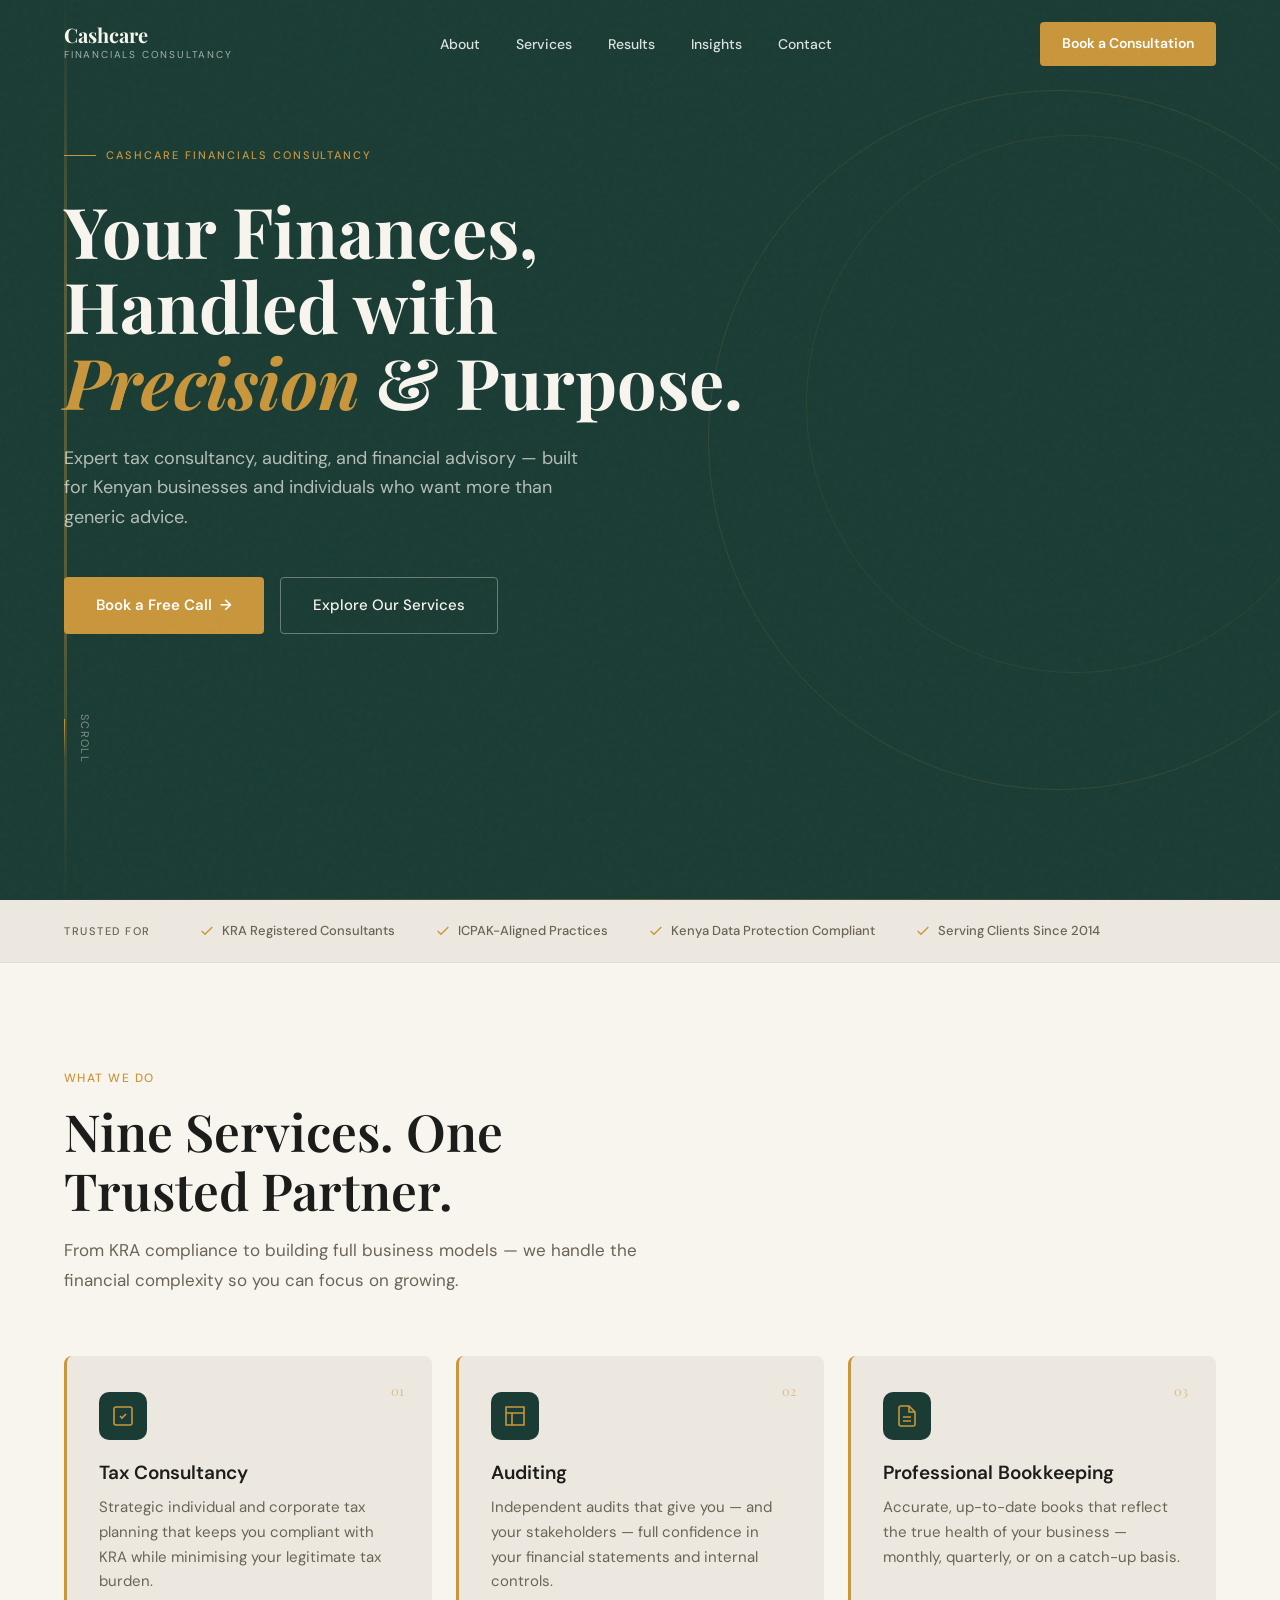
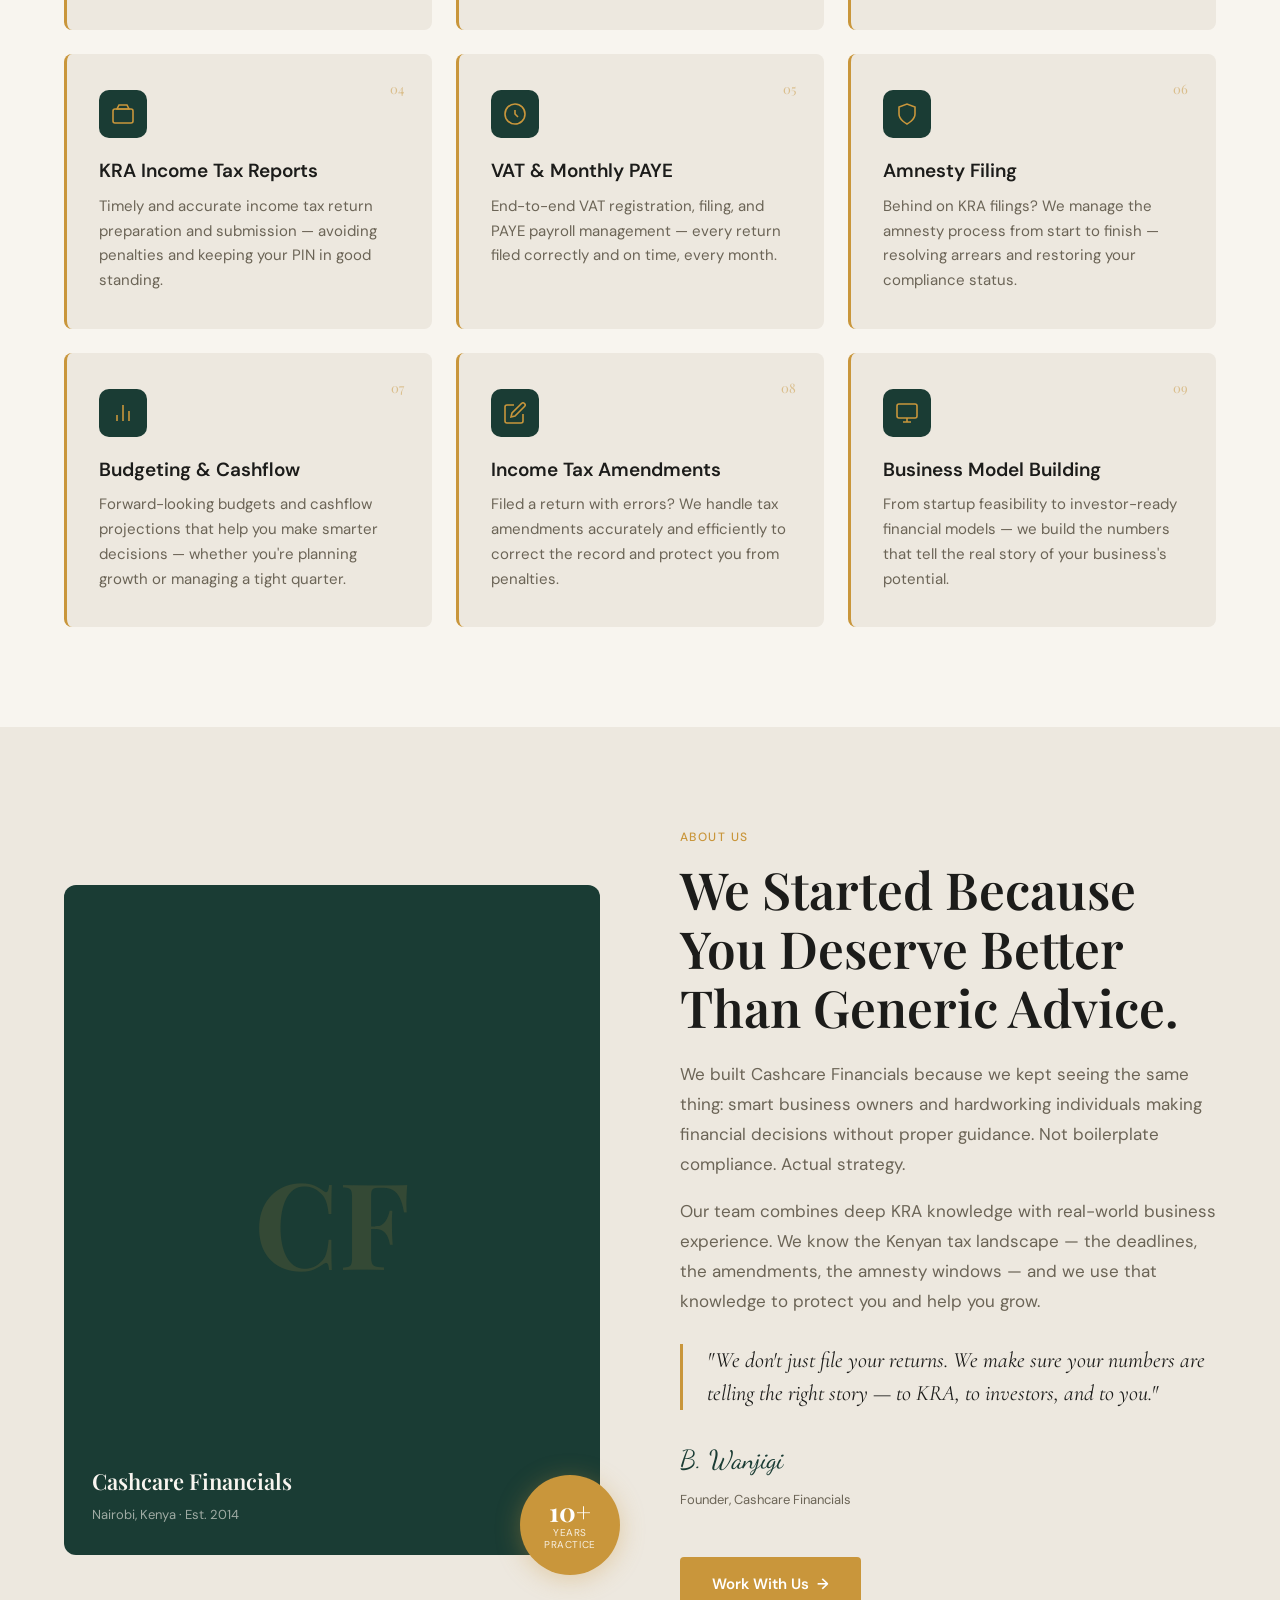
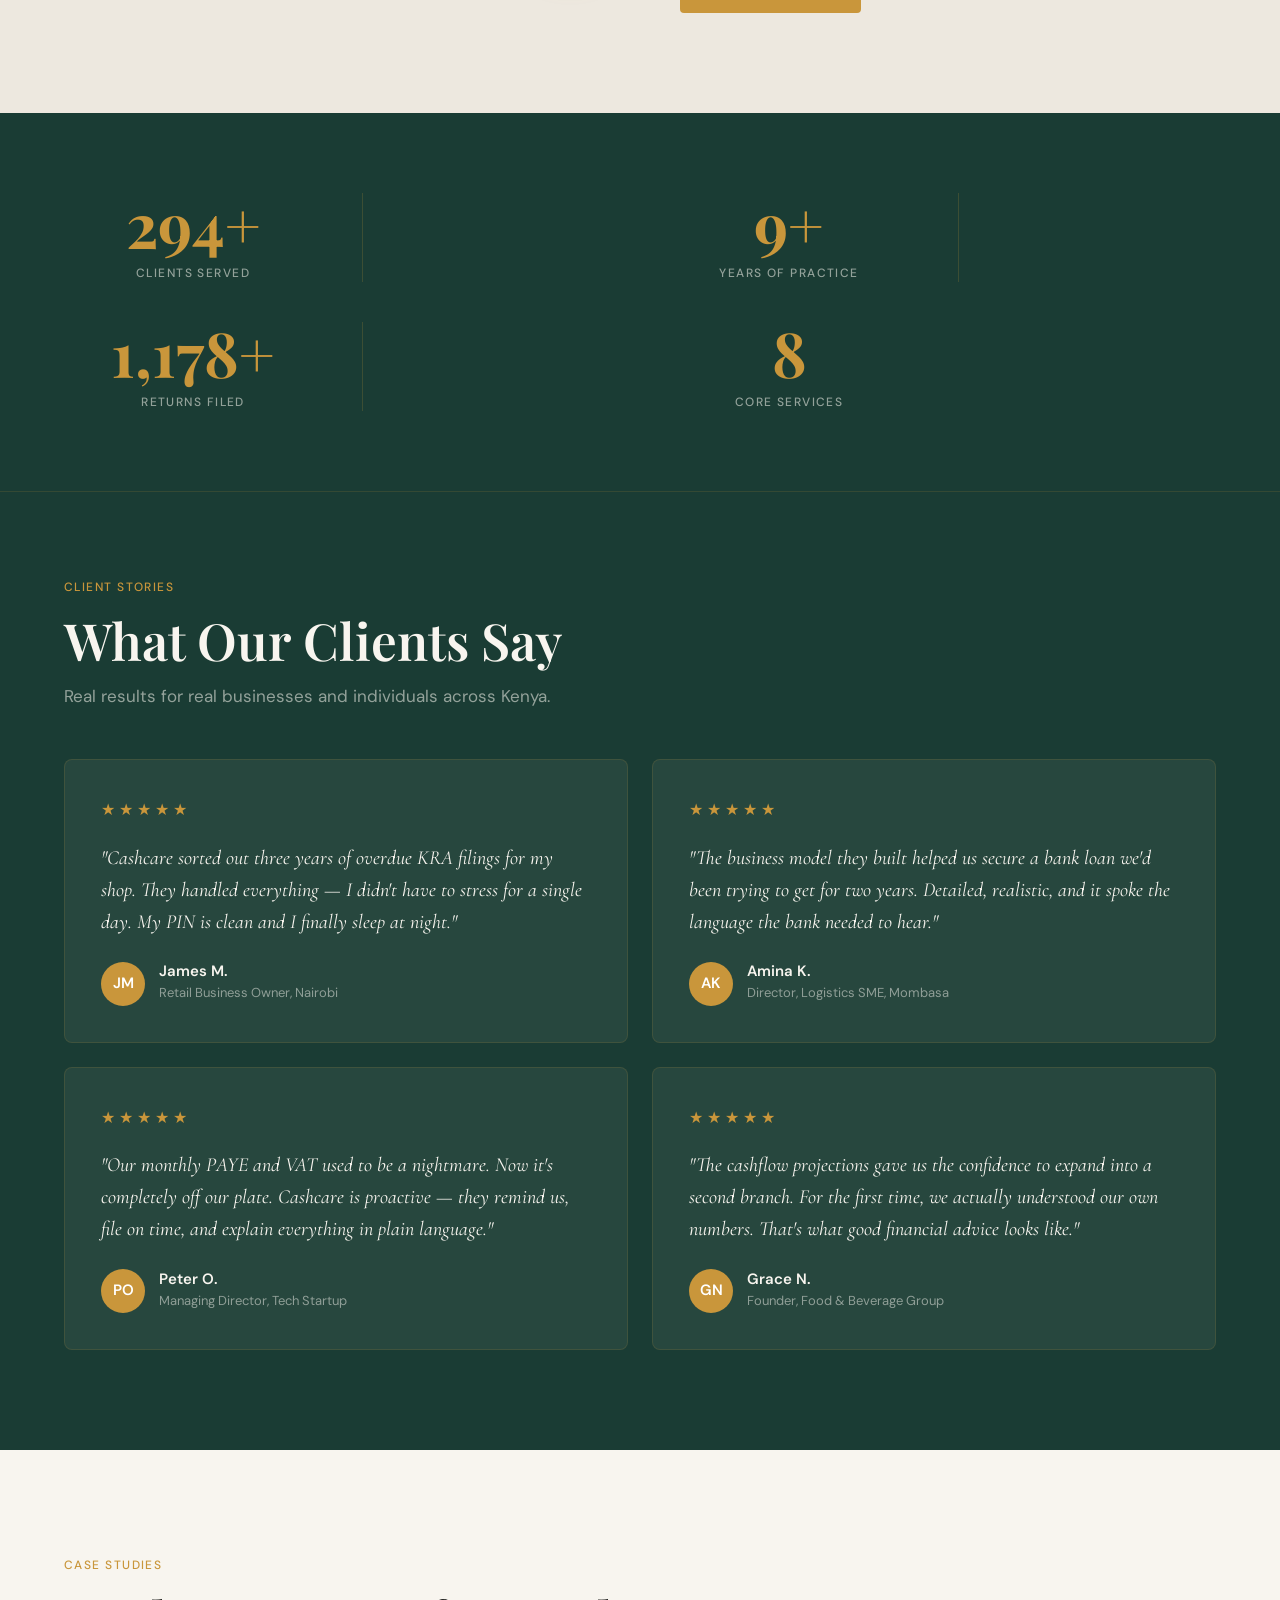
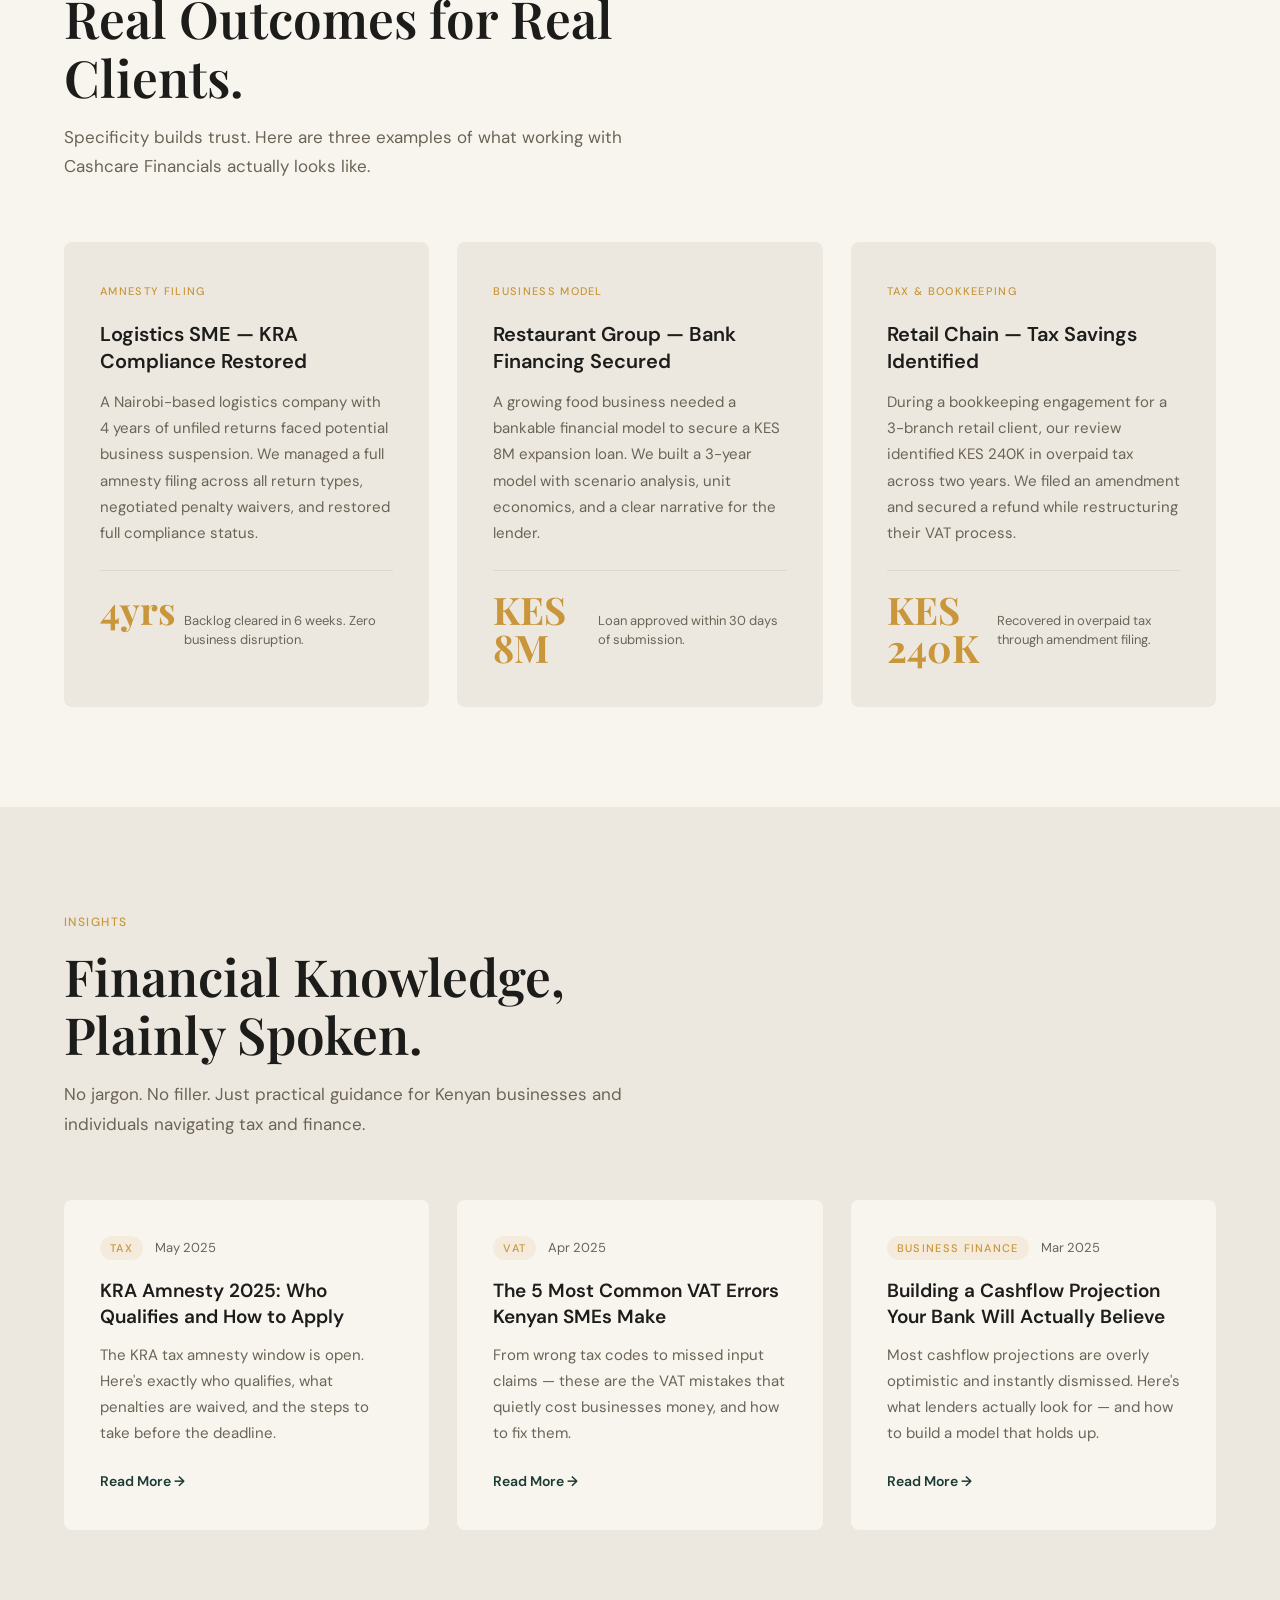
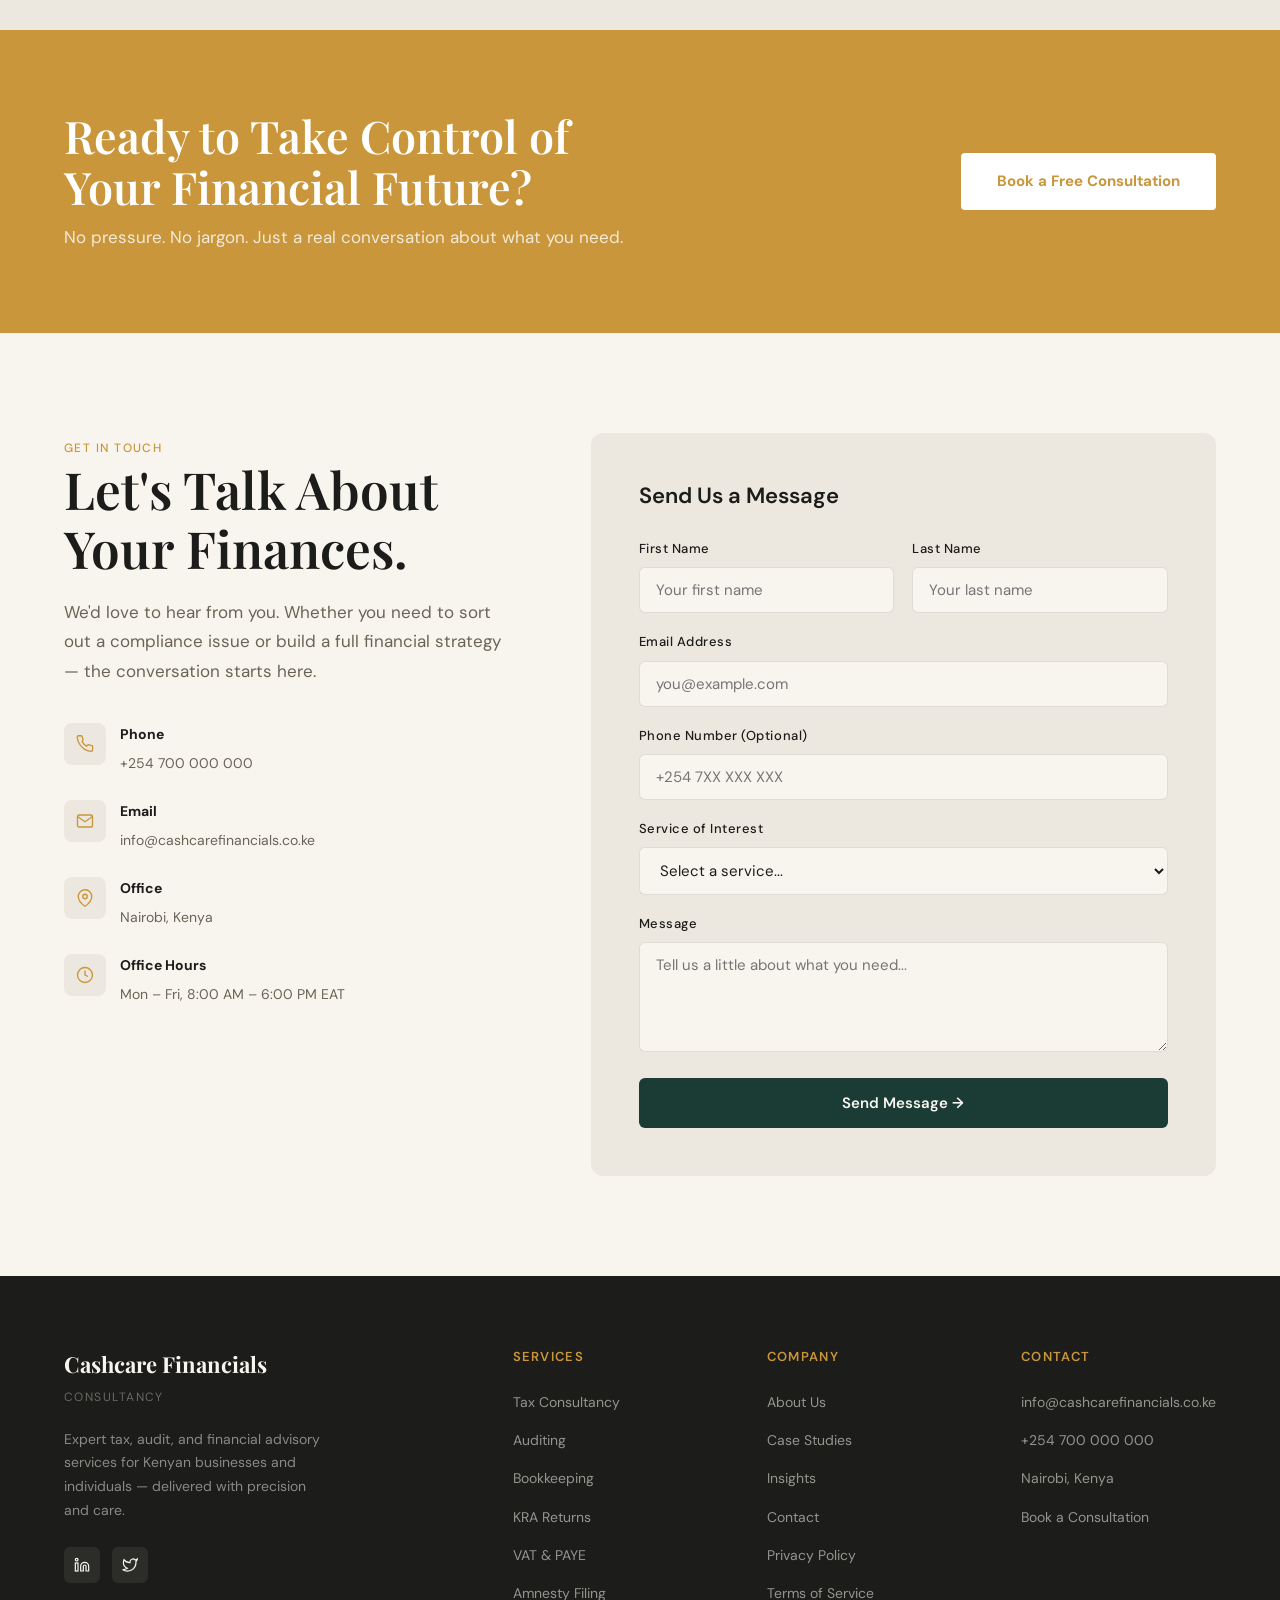
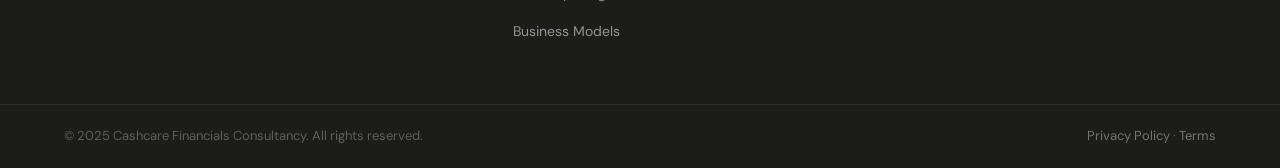
==== index.html @ a1fe6f97 "Create index.html" ====
<!DOCTYPE html>
<html lang="en">
<head>
  <meta charset="UTF-8" />
  <meta name="viewport" content="width=device-width, initial-scale=1.0" />
  <title>Cashcare Financials — Tax Consultants & Auditors</title>
  <meta name="description" content="Cashcare Financials Consultancy — expert tax consultancy, auditing, bookkeeping, KRA income tax reports, VAT, PAYE, and financial advisory services." />
  <meta property="og:title" content="Cashcare Financials Consultancy" />
  <meta property="og:description" content="Precision. Purpose. Partnership. Expert financial consultancy in Kenya." />
  <link rel="preconnect" href="https://fonts.googleapis.com" />
  <link rel="preconnect" href="https://fonts.gstatic.com" crossorigin />
  <link href="https://fonts.googleapis.com/css2?family=Playfair+Display:ital,wght@0,400;0,600;0,700;1,400;1,600&family=DM+Sans:wght@300;400;500;600&family=Cormorant+Garamond:ital,wght@1,400;1,500&family=Dancing+Script:wght@600&display=swap" rel="stylesheet" />

  <style>
    *, *::before, *::after { box-sizing: border-box; margin: 0; padding: 0; }

    :root {
      --green:   #1A3C34;
      --green-light: #234d42;
      --gold:    #C9963B;
      --gold-dark: #A67A2A;
      --cream:   #F8F5EF;
      --sand:    #EDE8DF;
      --text:    #1C1C1A;
      --muted:   #6B6456;
      --white:   #ffffff;
      --radius:  8px;
    }

    html { scroll-behavior: smooth; }

    body {
      font-family: 'DM Sans', sans-serif;
      background: var(--cream);
      color: var(--text);
      overflow-x: hidden;
      line-height: 1.7;
    }

    /* ── NOISE TEXTURE OVERLAY ─────────────────────────── */
    body::before {
      content: '';
      position: fixed;
      inset: 0;
      background-image: url("data:image/svg+xml,%3Csvg viewBox='0 0 200 200' xmlns='http://www.w3.org/2000/svg'%3E%3Cfilter id='n'%3E%3CfeTurbulence type='fractalNoise' baseFrequency='0.9' numOctaves='4' stitchTiles='stitch'/%3E%3C/filter%3E%3Crect width='100%25' height='100%25' filter='url(%23n)' opacity='0.04'/%3E%3C/svg%3E");
      pointer-events: none;
      z-index: 9999;
      opacity: 0.6;
    }

    /* ── TYPOGRAPHY ───────────────────────────────────── */
    h1, h2 { font-family: 'Playfair Display', serif; }
    h1 { font-size: clamp(38px, 5.5vw, 70px); line-height: 1.08; font-weight: 700; }
    h2 { font-size: clamp(32px, 4vw, 52px); line-height: 1.15; font-weight: 600; }
    h3 { font-size: clamp(18px, 2vw, 24px); font-weight: 600; line-height: 1.35; }
    p { font-size: 17px; line-height: 1.75; color: var(--muted); }
    .label {
      font-size: 12px;
      font-weight: 500;
      letter-spacing: 0.12em;
      text-transform: uppercase;
      color: var(--gold);
    }

    /* ── NAVBAR ───────────────────────────────────────── */
    #navbar {
      position: fixed;
      top: 0; left: 0; right: 0;
      z-index: 1000;
      display: flex;
      align-items: center;
      justify-content: space-between;
      padding: 22px 5%;
      transition: background 0.35s ease, box-shadow 0.35s ease, padding 0.35s ease;
    }
    #navbar.scrolled {
      background: var(--cream);
      box-shadow: 0 1px 0 rgba(0,0,0,0.07);
      padding: 14px 5%;
    }
    .nav-logo {
      display: flex;
      flex-direction: column;
      gap: 1px;
      text-decoration: none;
    }
    .nav-logo-top {
      font-family: 'Playfair Display', serif;
      font-size: 20px;
      font-weight: 700;
      color: var(--cream);
      transition: color 0.35s;
      line-height: 1;
    }
    #navbar.scrolled .nav-logo-top { color: var(--green); }
    .nav-logo-sub {
      font-size: 10px;
      letter-spacing: 0.18em;
      text-transform: uppercase;
      color: rgba(255,255,255,0.6);
      transition: color 0.35s;
    }
    #navbar.scrolled .nav-logo-sub { color: var(--muted); }

    .nav-links {
      display: flex;
      gap: 36px;
      list-style: none;
    }
    .nav-links a {
      text-decoration: none;
      font-size: 14px;
      font-weight: 500;
      color: rgba(255,255,255,0.85);
      transition: color 0.2s;
      position: relative;
      padding-bottom: 4px;
    }
    #navbar.scrolled .nav-links a { color: var(--text); }
    .nav-links a::after {
      content: '';
      position: absolute;
      bottom: 0; left: 0;
      width: 0; height: 2px;
      background: var(--gold);
      transition: width 0.25s ease;
    }
    .nav-links a:hover::after,
    .nav-links a.active::after { width: 100%; }

    .nav-cta {
      background: var(--gold);
      color: var(--white) !important;
      padding: 10px 22px;
      border-radius: 4px;
      font-weight: 600 !important;
      font-size: 14px !important;
      text-decoration: none;
      transition: background 0.2s ease, transform 0.2s ease !important;
      white-space: nowrap;
    }
    .nav-cta:hover { background: var(--gold-dark) !important; transform: translateY(-1px); }
    .nav-cta::after { display: none !important; }

    .hamburger {
      display: none;
      flex-direction: column;
      gap: 5px;
      cursor: pointer;
      padding: 4px;
      background: none;
      border: none;
    }
    .hamburger span {
      display: block;
      width: 24px;
      height: 2px;
      background: var(--cream);
      transition: background 0.35s, transform 0.3s, opacity 0.3s;
      border-radius: 2px;
    }
    #navbar.scrolled .hamburger span { background: var(--text); }

    /* Mobile drawer */
    #mobile-drawer {
      position: fixed;
      top: 0; right: -100%;
      width: min(360px, 100vw);
      height: 100vh;
      background: var(--green);
      z-index: 2000;
      padding: 80px 40px 40px;
      display: flex;
      flex-direction: column;
      gap: 28px;
      transition: right 0.4s cubic-bezier(0.4,0,0.2,1);
    }
    #mobile-drawer.open { right: 0; }
    #mobile-drawer a {
      font-family: 'Playfair Display', serif;
      font-size: 28px;
      color: var(--cream);
      text-decoration: none;
      transition: color 0.2s;
    }
    #mobile-drawer a:hover { color: var(--gold); }
    #drawer-close {
      position: absolute;
      top: 24px; right: 24px;
      background: none;
      border: none;
      color: var(--cream);
      font-size: 28px;
      cursor: pointer;
      line-height: 1;
    }
    #drawer-overlay {
      position: fixed;
      inset: 0;
      background: rgba(0,0,0,0.5);
      z-index: 1999;
      opacity: 0;
      pointer-events: none;
      transition: opacity 0.4s;
    }
    #drawer-overlay.open { opacity: 1; pointer-events: all; }

    /* ── HERO ─────────────────────────────────────────── */
    #hero {
      min-height: 100vh;
      background: var(--green);
      position: relative;
      display: flex;
      align-items: center;
      overflow: hidden;
    }
    .hero-geo {
      position: absolute;
      inset: 0;
      overflow: hidden;
      pointer-events: none;
    }
    .hero-geo::before {
      content: '';
      position: absolute;
      right: -10%;
      top: 10%;
      width: 55vw;
      height: 55vw;
      max-width: 700px;
      max-height: 700px;
      border-radius: 50%;
      border: 1px solid rgba(201,150,59,0.15);
    }
    .hero-geo::after {
      content: '';
      position: absolute;
      right: -5%;
      top: 15%;
      width: 42vw;
      height: 42vw;
      max-width: 540px;
      max-height: 540px;
      border-radius: 50%;
      border: 1px solid rgba(201,150,59,0.1);
    }
    .hero-line {
      position: absolute;
      bottom: 0; left: 0;
      width: 100%;
      height: 1px;
      background: linear-gradient(90deg, transparent, rgba(201,150,59,0.4), transparent);
    }
    .hero-gold-bar {
      position: absolute;
      left: 5%;
      top: 0;
      bottom: 0;
      width: 3px;
      background: linear-gradient(180deg, transparent, var(--gold) 30%, var(--gold) 70%, transparent);
      opacity: 0.35;
    }

    .hero-inner {
      position: relative;
      z-index: 2;
      padding: 120px 5% 80px;
      max-width: 1300px;
      margin: 0 auto;
      width: 100%;
    }
    .hero-label {
      display: inline-flex;
      align-items: center;
      gap: 10px;
      margin-bottom: 28px;
      opacity: 0;
      animation: fadeUp 0.8s ease 0.2s forwards;
    }
    .hero-label span {
      font-size: 11px;
      font-weight: 500;
      letter-spacing: 0.18em;
      text-transform: uppercase;
      color: var(--gold);
    }
    .hero-label::before {
      content: '';
      display: block;
      width: 32px;
      height: 1px;
      background: var(--gold);
    }
    .hero-h1 {
      color: var(--cream);
      max-width: 800px;
      opacity: 0;
      animation: fadeUp 0.9s ease 0.35s forwards;
    }
    .hero-h1 em {
      font-style: italic;
      color: var(--gold);
    }
    .hero-sub {
      margin-top: 24px;
      font-size: 18px;
      color: rgba(248,245,239,0.7);
      max-width: 520px;
      line-height: 1.65;
      opacity: 0;
      animation: fadeUp 0.9s ease 0.5s forwards;
    }
    .hero-btns {
      margin-top: 44px;
      display: flex;
      gap: 16px;
      flex-wrap: wrap;
      opacity: 0;
      animation: fadeUp 0.9s ease 0.65s forwards;
    }
    .btn-primary {
      background: var(--gold);
      color: var(--white);
      padding: 15px 32px;
      border-radius: 4px;
      font-weight: 600;
      font-size: 15px;
      text-decoration: none;
      display: inline-flex;
      align-items: center;
      gap: 8px;
      transition: background 0.2s, transform 0.2s;
    }
    .btn-primary:hover { background: var(--gold-dark); transform: translateY(-2px); }
    .btn-primary .arrow { transition: transform 0.2s; }
    .btn-primary:hover .arrow { transform: translateX(4px); }

    .btn-ghost {
      background: transparent;
      color: var(--cream);
      padding: 15px 32px;
      border-radius: 4px;
      border: 1px solid rgba(248,245,239,0.35);
      font-weight: 500;
      font-size: 15px;
      text-decoration: none;
      transition: border-color 0.2s, background 0.2s;
    }
    .btn-ghost:hover { border-color: var(--gold); background: rgba(201,150,59,0.08); }

    .hero-scroll {
      margin-top: 80px;
      display: flex;
      align-items: center;
      gap: 10px;
      opacity: 0;
      animation: fadeIn 1s ease 1.1s forwards;
    }
    .hero-scroll-line {
      width: 1px;
      height: 40px;
      background: linear-gradient(180deg, var(--gold), transparent);
    }
    .hero-scroll span {
      font-size: 11px;
      letter-spacing: 0.12em;
      text-transform: uppercase;
      color: rgba(248,245,239,0.45);
      writing-mode: vertical-rl;
    }

    /* ── TRUST BAR ────────────────────────────────────── */
    #trust-bar {
      background: var(--sand);
      padding: 20px 5%;
      border-bottom: 1px solid rgba(0,0,0,0.05);
    }
    .trust-inner {
      max-width: 1300px;
      margin: 0 auto;
      display: flex;
      align-items: center;
      gap: 48px;
      flex-wrap: wrap;
    }
    .trust-label {
      font-size: 11px;
      font-weight: 500;
      letter-spacing: 0.14em;
      text-transform: uppercase;
      color: var(--muted);
      white-space: nowrap;
    }
    .trust-items {
      display: flex;
      gap: 40px;
      flex-wrap: wrap;
      align-items: center;
    }
    .trust-item {
      font-size: 13px;
      font-weight: 500;
      color: var(--muted);
      display: flex;
      align-items: center;
      gap: 7px;
    }
    .trust-item svg { color: var(--gold); }

    /* ── SECTION WRAPPER ─────────────────────────────── */
    .section-wrap {
      max-width: 1300px;
      margin: 0 auto;
      padding: 0 5%;
    }
    section { padding: 100px 0; }

    /* ── SERVICES ─────────────────────────────────────── */
    #services { background: var(--cream); }
    .section-header {
      max-width: 600px;
      margin-bottom: 60px;
    }
    .section-header h2 { margin-top: 12px; }
    .section-header p { margin-top: 16px; font-size: 17px; }

    .services-grid {
      display: grid;
      grid-template-columns: repeat(3, 1fr);
      gap: 24px;
    }
    .service-card {
      background: var(--sand);
      border-radius: var(--radius);
      padding: 36px 32px;
      border-left: 3px solid var(--gold);
      transition: box-shadow 0.3s ease, transform 0.3s ease, border-color 0.3s;
      position: relative;
      overflow: hidden;
    }
    .service-card::after {
      content: '';
      position: absolute;
      left: 0; top: 0; bottom: 0;
      width: 3px;
      background: var(--gold-dark);
      opacity: 0;
      transition: opacity 0.3s;
    }
    .service-card:hover {
      box-shadow: 0 8px 32px rgba(0,0,0,0.10);
      transform: translateY(-4px);
    }
    .service-card:hover::after { opacity: 1; }
    .service-icon {
      width: 48px;
      height: 48px;
      background: var(--green);
      border-radius: 10px;
      display: flex;
      align-items: center;
      justify-content: center;
      margin-bottom: 20px;
    }
    .service-icon svg { width: 24px; height: 24px; stroke: var(--gold); fill: none; stroke-width: 1.6; }
    .service-card h3 { margin-bottom: 10px; font-size: 19px; color: var(--text); }
    .service-card p { font-size: 15px; line-height: 1.65; }
    .service-num {
      position: absolute;
      top: 24px;
      right: 28px;
      font-family: 'Playfair Display', serif;
      font-size: 13px;
      color: var(--gold);
      opacity: 0.5;
    }

    /* ── ABOUT TEASER ─────────────────────────────────── */
    #about { background: var(--sand); }
    .about-inner {
      display: grid;
      grid-template-columns: 1fr 1fr;
      gap: 80px;
      align-items: center;
    }
    .about-img-wrap {
      position: relative;
    }
    .about-img-box {
      background: var(--green);
      border-radius: 12px;
      aspect-ratio: 4/5;
      overflow: hidden;
      position: relative;
    }
    .about-img-initials {
      position: absolute;
      inset: 0;
      display: flex;
      align-items: center;
      justify-content: center;
    }
    .initials-big {
      font-family: 'Playfair Display', serif;
      font-size: 120px;
      color: rgba(201,150,59,0.15);
      font-weight: 700;
      line-height: 1;
    }
    .about-img-caption {
      position: absolute;
      bottom: 28px;
      left: 28px;
      right: 28px;
    }
    .about-img-caption h4 {
      font-family: 'Playfair Display', serif;
      font-size: 22px;
      color: var(--cream);
      font-weight: 600;
    }
    .about-img-caption p {
      font-size: 13px;
      color: rgba(248,245,239,0.6);
      margin-top: 4px;
    }
    .about-gold-badge {
      position: absolute;
      bottom: -20px;
      right: -20px;
      width: 100px;
      height: 100px;
      background: var(--gold);
      border-radius: 50%;
      display: flex;
      flex-direction: column;
      align-items: center;
      justify-content: center;
      text-align: center;
      gap: 2px;
      box-shadow: 0 4px 24px rgba(201,150,59,0.35);
    }
    .about-gold-badge strong {
      font-family: 'Playfair Display', serif;
      font-size: 26px;
      color: var(--white);
      font-weight: 700;
      line-height: 1;
    }
    .about-gold-badge span {
      font-size: 10px;
      color: rgba(255,255,255,0.85);
      text-transform: uppercase;
      letter-spacing: 0.06em;
      line-height: 1.2;
    }

    .about-content .label { margin-bottom: 12px; display: block; }
    .about-content h2 { margin-bottom: 24px; }
    .about-content p { margin-bottom: 18px; }
    .about-blockquote {
      border-left: 3px solid var(--gold);
      padding-left: 24px;
      margin: 28px 0;
    }
    .about-blockquote p {
      font-family: 'Cormorant Garamond', serif;
      font-size: 22px;
      font-style: italic;
      color: var(--text);
      line-height: 1.5;
    }
    .signature {
      font-family: 'Dancing Script', cursive;
      font-size: 26px;
      color: var(--green);
      margin-top: 6px;
    }

    /* ── STATS ────────────────────────────────────────── */
    #stats {
      background: var(--green);
      padding: 80px 0;
    }
    .stats-grid {
      display: grid;
      grid-template-columns: repeat(4, 1fr);
      gap: 40px;
      text-align: center;
    }
    .stat-item {}
    .stat-num {
      font-family: 'Playfair Display', serif;
      font-size: clamp(42px, 5vw, 62px);
      color: var(--gold);
      font-weight: 700;
      line-height: 1;
    }
    .stat-label {
      font-size: 12px;
      font-weight: 500;
      letter-spacing: 0.12em;
      text-transform: uppercase;
      color: rgba(248,245,239,0.55);
      margin-top: 10px;
      line-height: 1.4;
    }
    .stat-divider {
      width: 1px;
      background: rgba(201,150,59,0.2);
    }

    /* ── TESTIMONIALS ─────────────────────────────────── */
    #testimonials {
      background: var(--green);
      padding: 80px 0 100px;
      border-top: 1px solid rgba(201,150,59,0.15);
    }
    .testimonials-header {
      max-width: 500px;
      margin-bottom: 48px;
    }
    .testimonials-header h2 { color: var(--cream); }
    .testimonials-header p { color: rgba(248,245,239,0.6); }

    .testimonials-grid {
      display: grid;
      grid-template-columns: 1fr 1fr;
      gap: 24px;
    }
    .testimonial-card {
      background: rgba(248,245,239,0.06);
      border: 1px solid rgba(201,150,59,0.15);
      border-radius: var(--radius);
      padding: 36px;
    }
    .stars { margin-bottom: 18px; display: flex; gap: 4px; }
    .star { color: var(--gold); font-size: 16px; }
    .testimonial-quote {
      font-family: 'Cormorant Garamond', serif;
      font-size: 20px;
      font-style: italic;
      color: var(--cream);
      line-height: 1.6;
      margin-bottom: 24px;
    }
    .testimonial-author {
      display: flex;
      align-items: center;
      gap: 14px;
    }
    .author-avatar {
      width: 44px;
      height: 44px;
      border-radius: 50%;
      background: var(--gold);
      display: flex;
      align-items: center;
      justify-content: center;
      font-weight: 600;
      font-size: 15px;
      color: var(--white);
      flex-shrink: 0;
    }
    .author-name {
      font-weight: 600;
      font-size: 15px;
      color: var(--cream);
      line-height: 1.2;
    }
    .author-title {
      font-size: 13px;
      color: rgba(248,245,239,0.5);
      margin-top: 2px;
    }

    /* ── RESULTS ──────────────────────────────────────── */
    #results { background: var(--cream); }
    .results-grid {
      display: grid;
      grid-template-columns: repeat(3, 1fr);
      gap: 28px;
      margin-top: 60px;
    }
    .result-card {
      background: var(--sand);
      border-radius: var(--radius);
      padding: 40px 36px;
      position: relative;
      overflow: hidden;
      transition: box-shadow 0.3s, transform 0.3s;
    }
    .result-card:hover {
      box-shadow: 0 12px 40px rgba(0,0,0,0.09);
      transform: translateY(-4px);
    }
    .result-tag {
      font-size: 11px;
      font-weight: 500;
      letter-spacing: 0.12em;
      text-transform: uppercase;
      color: var(--gold);
      margin-bottom: 20px;
      display: block;
    }
    .result-card h3 { margin-bottom: 14px; font-size: 20px; }
    .result-card p { font-size: 15px; margin-bottom: 24px; }
    .result-outcome {
      border-top: 1px solid rgba(0,0,0,0.07);
      padding-top: 20px;
      display: flex;
      align-items: baseline;
      gap: 8px;
    }
    .result-big {
      font-family: 'Playfair Display', serif;
      font-size: 38px;
      color: var(--gold);
      font-weight: 700;
      line-height: 1;
    }
    .result-desc {
      font-size: 13px;
      color: var(--muted);
      line-height: 1.4;
    }

    /* ── INSIGHTS ─────────────────────────────────────── */
    #insights { background: var(--sand); }
    .insights-grid {
      display: grid;
      grid-template-columns: repeat(3, 1fr);
      gap: 28px;
      margin-top: 60px;
    }
    .insight-card {
      background: var(--cream);
      border-radius: var(--radius);
      padding: 36px;
      transition: box-shadow 0.3s, transform 0.3s;
    }
    .insight-card:hover {
      box-shadow: 0 8px 32px rgba(0,0,0,0.08);
      transform: translateY(-3px);
    }
    .insight-meta {
      display: flex;
      align-items: center;
      gap: 12px;
      margin-bottom: 18px;
    }
    .insight-cat {
      font-size: 11px;
      font-weight: 500;
      letter-spacing: 0.12em;
      text-transform: uppercase;
      color: var(--gold);
      background: rgba(201,150,59,0.1);
      padding: 3px 10px;
      border-radius: 20px;
    }
    .insight-date { font-size: 13px; color: var(--muted); }
    .insight-card h3 { font-size: 19px; margin-bottom: 12px; color: var(--text); }
    .insight-card p { font-size: 15px; margin-bottom: 20px; }
    .insight-read {
      font-size: 14px;
      font-weight: 600;
      color: var(--green);
      text-decoration: none;
      display: inline-flex;
      align-items: center;
      gap: 6px;
      transition: gap 0.2s;
    }
    .insight-read:hover { gap: 10px; }

    /* ── CTA BANNER ───────────────────────────────────── */
    #cta-banner {
      background: var(--gold);
      padding: 80px 0;
    }
    .cta-inner {
      max-width: 1300px;
      margin: 0 auto;
      padding: 0 5%;
      display: flex;
      align-items: center;
      justify-content: space-between;
      gap: 48px;
      flex-wrap: wrap;
    }
    .cta-text h2 {
      font-size: clamp(28px, 3.5vw, 46px);
      color: var(--white);
      max-width: 600px;
    }
    .cta-text p {
      color: rgba(255,255,255,0.8);
      margin-top: 10px;
      font-size: 17px;
    }
    .btn-white {
      background: var(--white);
      color: var(--gold);
      padding: 16px 36px;
      border-radius: 4px;
      font-weight: 700;
      font-size: 15px;
      text-decoration: none;
      white-space: nowrap;
      transition: transform 0.2s, box-shadow 0.2s;
      display: inline-block;
    }
    .btn-white:hover { transform: translateY(-2px); box-shadow: 0 8px 24px rgba(0,0,0,0.15); }

    /* ── CONTACT ──────────────────────────────────────── */
    #contact { background: var(--cream); }
    .contact-inner {
      display: grid;
      grid-template-columns: 1fr 1.4fr;
      gap: 80px;
      align-items: start;
    }
    .contact-info h2 { margin-bottom: 20px; }
    .contact-info > p { margin-bottom: 36px; }
    .contact-detail {
      display: flex;
      align-items: flex-start;
      gap: 14px;
      margin-bottom: 24px;
    }
    .contact-icon {
      width: 42px;
      height: 42px;
      background: var(--sand);
      border-radius: 8px;
      display: flex;
      align-items: center;
      justify-content: center;
      flex-shrink: 0;
    }
    .contact-icon svg { width: 18px; height: 18px; stroke: var(--gold); fill: none; stroke-width: 1.8; }
    .contact-detail-text strong {
      display: block;
      font-size: 14px;
      color: var(--text);
      margin-bottom: 2px;
    }
    .contact-detail-text span { font-size: 14px; color: var(--muted); }

    .contact-form {
      background: var(--sand);
      border-radius: 12px;
      padding: 48px;
    }
    .contact-form h3 { margin-bottom: 28px; font-size: 22px; }
    .form-row {
      display: grid;
      grid-template-columns: 1fr 1fr;
      gap: 18px;
    }
    .form-group {
      display: flex;
      flex-direction: column;
      gap: 7px;
      margin-bottom: 18px;
    }
    .form-group label {
      font-size: 13px;
      font-weight: 500;
      color: var(--text);
      letter-spacing: 0.04em;
    }
    .form-group input,
    .form-group select,
    .form-group textarea {
      padding: 12px 16px;
      border: 1.5px solid rgba(0,0,0,0.1);
      border-radius: 6px;
      font-family: 'DM Sans', sans-serif;
      font-size: 15px;
      color: var(--text);
      background: var(--cream);
      transition: border-color 0.2s;
      outline: none;
      resize: vertical;
    }
    .form-group input:focus,
    .form-group select:focus,
    .form-group textarea:focus { border-color: var(--gold); }
    .form-group textarea { min-height: 110px; }
    .form-submit {
      width: 100%;
      padding: 15px;
      background: var(--green);
      color: var(--cream);
      border: none;
      border-radius: 6px;
      font-family: 'DM Sans', sans-serif;
      font-size: 15px;
      font-weight: 600;
      cursor: pointer;
      transition: background 0.2s, transform 0.2s;
      margin-top: 8px;
    }
    .form-submit:hover { background: var(--gold); transform: translateY(-1px); }

    /* ── FOOTER ───────────────────────────────────────── */
    footer {
      background: var(--text);
      padding: 70px 0 0;
    }
    .footer-grid {
      max-width: 1300px;
      margin: 0 auto;
      padding: 0 5%;
      display: grid;
      grid-template-columns: 2fr 1fr 1fr 1fr;
      gap: 60px;
    }
    .footer-brand {}
    .footer-logo {
      font-family: 'Playfair Display', serif;
      font-size: 22px;
      font-weight: 700;
      color: var(--cream);
      margin-bottom: 4px;
    }
    .footer-tagline {
      font-size: 12px;
      letter-spacing: 0.12em;
      text-transform: uppercase;
      color: rgba(248,245,239,0.35);
      margin-bottom: 20px;
    }
    .footer-brand p {
      font-size: 14px;
      color: rgba(248,245,239,0.5);
      line-height: 1.7;
      max-width: 260px;
    }
    .footer-socials {
      display: flex;
      gap: 12px;
      margin-top: 24px;
    }
    .footer-social-link {
      width: 36px;
      height: 36px;
      background: rgba(248,245,239,0.07);
      border-radius: 6px;
      display: flex;
      align-items: center;
      justify-content: center;
      text-decoration: none;
      transition: background 0.2s;
    }
    .footer-social-link:hover { background: var(--gold); }
    .footer-social-link svg { width: 16px; height: 16px; stroke: var(--cream); fill: none; stroke-width: 1.8; }

    .footer-col h4 {
      font-size: 13px;
      font-weight: 600;
      letter-spacing: 0.1em;
      text-transform: uppercase;
      color: var(--gold);
      margin-bottom: 20px;
    }
    .footer-links {
      list-style: none;
      display: flex;
      flex-direction: column;
      gap: 11px;
    }
    .footer-links a {
      font-size: 14px;
      color: rgba(248,245,239,0.55);
      text-decoration: none;
      transition: color 0.2s;
    }
    .footer-links a:hover { color: var(--cream); }

    .footer-bottom {
      max-width: 1300px;
      margin: 60px auto 0;
      padding: 20px 5%;
      border-top: 1px solid rgba(248,245,239,0.07);
      display: flex;
      align-items: center;
      justify-content: space-between;
      flex-wrap: wrap;
      gap: 12px;
    }
    .footer-bottom p {
      font-size: 13px;
      color: rgba(248,245,239,0.3);
    }
    .footer-bottom a { color: rgba(248,245,239,0.4); text-decoration: none; }
    .footer-bottom a:hover { color: var(--cream); }

    /* ── SCROLL REVEAL ───────────────────────────────── */
    .reveal {
      opacity: 0;
      transform: translateY(30px);
      transition: opacity 0.7s ease, transform 0.7s ease;
    }
    .reveal.visible {
      opacity: 1;
      transform: translateY(0);
    }
    .reveal-delay-1 { transition-delay: 0.1s; }
    .reveal-delay-2 { transition-delay: 0.2s; }
    .reveal-delay-3 { transition-delay: 0.3s; }
    .reveal-delay-4 { transition-delay: 0.4s; }
    .reveal-delay-5 { transition-delay: 0.5s; }

    /* ── KEYFRAMES ───────────────────────────────────── */
    @keyframes fadeUp {
      from { opacity: 0; transform: translateY(24px); }
      to   { opacity: 1; transform: translateY(0); }
    }
    @keyframes fadeIn {
      from { opacity: 0; }
      to   { opacity: 1; }
    }
    @keyframes countUp { from { opacity: 0; } to { opacity: 1; } }

    /* ── RESPONSIVE ─────────────────────────────────── */
    @media (max-width: 1024px) {
      .services-grid { grid-template-columns: 1fr 1fr; }
      .stats-grid { grid-template-columns: 1fr 1fr; gap: 40px; }
      .stat-divider { display: none; }
      .results-grid { grid-template-columns: 1fr 1fr; }
      .footer-grid { grid-template-columns: 1fr 1fr; gap: 40px; }
    }
    @media (max-width: 768px) {
      section { padding: 70px 0; }
      .nav-links, .nav-cta { display: none; }
      .hamburger { display: flex; }
      .about-inner { grid-template-columns: 1fr; gap: 48px; }
      .about-img-box { aspect-ratio: 3/2; }
      .testimonials-grid { grid-template-columns: 1fr; }
      .contact-inner { grid-template-columns: 1fr; gap: 48px; }
      .contact-form { padding: 32px 24px; }
      .form-row { grid-template-columns: 1fr; }
      .cta-inner { flex-direction: column; text-align: center; }
      .insights-grid { grid-template-columns: 1fr; }
    }
    @media (max-width: 640px) {
      .services-grid { grid-template-columns: 1fr; }
      .results-grid { grid-template-columns: 1fr; }
      .stats-grid { grid-template-columns: 1fr 1fr; }
      .footer-grid { grid-template-columns: 1fr; gap: 36px; }
      .hero-btns { flex-direction: column; }
      .btn-primary, .btn-ghost { width: 100%; text-align: center; justify-content: center; }
    }
  </style>
</head>
<body>

  <!-- ── NAVBAR ─────────────────────────────────────── -->
  <nav id="navbar" role="navigation" aria-label="Main navigation">
    <a href="#" class="nav-logo" aria-label="Cashcare Financials home">
      <span class="nav-logo-top">Cashcare</span>
      <span class="nav-logo-sub">Financials Consultancy</span>
    </a>
    <ul class="nav-links">
      <li><a href="#about" class="active">About</a></li>
      <li><a href="#services">Services</a></li>
      <li><a href="#results">Results</a></li>
      <li><a href="#insights">Insights</a></li>
      <li><a href="#contact">Contact</a></li>
    </ul>
    <a href="#contact" class="nav-cta">Book a Consultation</a>
    <button class="hamburger" id="hamburger-btn" aria-label="Open menu" aria-expanded="false">
      <span></span><span></span><span></span>
    </button>
  </nav>

  <!-- Mobile Drawer -->
  <div id="drawer-overlay" aria-hidden="true"></div>
  <nav id="mobile-drawer" role="dialog" aria-label="Mobile navigation" aria-modal="true">
    <button id="drawer-close" aria-label="Close menu">✕</button>
    <a href="#about">About</a>
    <a href="#services">Services</a>
    <a href="#results">Results</a>
    <a href="#insights">Insights</a>
    <a href="#contact">Contact</a>
    <a href="#contact" style="color: var(--gold); margin-top: 16px; font-size: 20px;">Book a Consultation →</a>
  </nav>

  <!-- ── HERO ───────────────────────────────────────── -->
  <section id="hero" aria-label="Hero">
    <div class="hero-geo" aria-hidden="true"></div>
    <div class="hero-gold-bar" aria-hidden="true"></div>
    <div class="hero-line" aria-hidden="true"></div>
    <div class="hero-inner section-wrap">
      <div class="hero-label" aria-hidden="true">
        <span>Cashcare Financials Consultancy</span>
      </div>
      <h1 class="hero-h1">
        Your Finances,<br/>
        Handled with<br/>
        <em>Precision</em> &amp; Purpose.
      </h1>
      <p class="hero-sub">
        Expert tax consultancy, auditing, and financial advisory — built for Kenyan businesses and individuals who want more than generic advice.
      </p>
      <div class="hero-btns">
        <a href="#contact" class="btn-primary">
          Book a Free Call <span class="arrow">→</span>
        </a>
        <a href="#services" class="btn-ghost">Explore Our Services</a>
      </div>
      <div class="hero-scroll" aria-hidden="true">
        <div class="hero-scroll-line"></div>
        <span>Scroll</span>
      </div>
    </div>
  </section>

  <!-- ── TRUST BAR ─────────────────────────────────── -->
  <div id="trust-bar" aria-label="Trust indicators">
    <div class="trust-inner">
      <span class="trust-label">Trusted for</span>
      <div class="trust-items">
        <div class="trust-item">
          <svg width="16" height="16" viewBox="0 0 24 24" fill="none" stroke="currentColor" stroke-width="2" aria-hidden="true"><polyline points="20 6 9 17 4 12"></polyline></svg>
          KRA Registered Consultants
        </div>
        <div class="trust-item">
          <svg width="16" height="16" viewBox="0 0 24 24" fill="none" stroke="currentColor" stroke-width="2" aria-hidden="true"><polyline points="20 6 9 17 4 12"></polyline></svg>
          ICPAK-Aligned Practices
        </div>
        <div class="trust-item">
          <svg width="16" height="16" viewBox="0 0 24 24" fill="none" stroke="currentColor" stroke-width="2" aria-hidden="true"><polyline points="20 6 9 17 4 12"></polyline></svg>
          Kenya Data Protection Compliant
        </div>
        <div class="trust-item">
          <svg width="16" height="16" viewBox="0 0 24 24" fill="none" stroke="currentColor" stroke-width="2" aria-hidden="true"><polyline points="20 6 9 17 4 12"></polyline></svg>
          Serving Clients Since 2014
        </div>
      </div>
    </div>
  </div>

  <!-- ── SERVICES ──────────────────────────────────── -->
  <section id="services">
    <div class="section-wrap">
      <div class="section-header reveal">
        <span class="label">What We Do</span>
        <h2>Nine Services. One Trusted Partner.</h2>
        <p>From KRA compliance to building full business models — we handle the financial complexity so you can focus on growing.</p>
      </div>
      <div class="services-grid">

        <article class="service-card reveal reveal-delay-1">
          <span class="service-num">01</span>
          <div class="service-icon" aria-hidden="true">
            <svg viewBox="0 0 24 24"><path d="M9 12l2 2 4-4"/><rect x="3" y="3" width="18" height="18" rx="2"/></svg>
          </div>
          <h3>Tax Consultancy</h3>
          <p>Strategic individual and corporate tax planning that keeps you compliant with KRA while minimising your legitimate tax burden.</p>
        </article>

        <article class="service-card reveal reveal-delay-2">
          <span class="service-num">02</span>
          <div class="service-icon" aria-hidden="true">
            <svg viewBox="0 0 24 24"><path d="M3 3h18v18H3z" rx="2"/><path d="M3 9h18M9 21V9"/></svg>
          </div>
          <h3>Auditing</h3>
          <p>Independent audits that give you — and your stakeholders — full confidence in your financial statements and internal controls.</p>
        </article>

        <article class="service-card reveal reveal-delay-3">
          <span class="service-num">03</span>
          <div class="service-icon" aria-hidden="true">
            <svg viewBox="0 0 24 24"><path d="M14 2H6a2 2 0 0 0-2 2v16a2 2 0 0 0 2 2h12a2 2 0 0 0 2-2V8z"/><polyline points="14 2 14 8 20 8"/><line x1="16" y1="13" x2="8" y2="13"/><line x1="16" y1="17" x2="8" y2="17"/></svg>
          </div>
          <h3>Professional Bookkeeping</h3>
          <p>Accurate, up-to-date books that reflect the true health of your business — monthly, quarterly, or on a catch-up basis.</p>
        </article>

        <article class="service-card reveal reveal-delay-1">
          <span class="service-num">04</span>
          <div class="service-icon" aria-hidden="true">
            <svg viewBox="0 0 24 24"><rect x="2" y="7" width="20" height="14" rx="2"/><path d="M16 3H8l-2 4h12l-2-4z"/></svg>
          </div>
          <h3>KRA Income Tax Reports</h3>
          <p>Timely and accurate income tax return preparation and submission — avoiding penalties and keeping your PIN in good standing.</p>
        </article>

        <article class="service-card reveal reveal-delay-2">
          <span class="service-num">05</span>
          <div class="service-icon" aria-hidden="true">
            <svg viewBox="0 0 24 24"><circle cx="12" cy="12" r="10"/><path d="M12 8v4l3 3"/></svg>
          </div>
          <h3>VAT &amp; Monthly PAYE</h3>
          <p>End-to-end VAT registration, filing, and PAYE payroll management — every return filed correctly and on time, every month.</p>
        </article>

        <article class="service-card reveal reveal-delay-3">
          <span class="service-num">06</span>
          <div class="service-icon" aria-hidden="true">
            <svg viewBox="0 0 24 24"><path d="M12 22s8-4 8-10V5l-8-3-8 3v7c0 6 8 10 8 10z"/></svg>
          </div>
          <h3>Amnesty Filing</h3>
          <p>Behind on KRA filings? We manage the amnesty process from start to finish — resolving arrears and restoring your compliance status.</p>
        </article>

        <article class="service-card reveal reveal-delay-1">
          <span class="service-num">07</span>
          <div class="service-icon" aria-hidden="true">
            <svg viewBox="0 0 24 24"><line x1="18" y1="20" x2="18" y2="10"/><line x1="12" y1="20" x2="12" y2="4"/><line x1="6" y1="20" x2="6" y2="14"/></svg>
          </div>
          <h3>Budgeting &amp; Cashflow</h3>
          <p>Forward-looking budgets and cashflow projections that help you make smarter decisions — whether you're planning growth or managing a tight quarter.</p>
        </article>

        <article class="service-card reveal reveal-delay-2">
          <span class="service-num">08</span>
          <div class="service-icon" aria-hidden="true">
            <svg viewBox="0 0 24 24"><path d="M11 4H4a2 2 0 0 0-2 2v14a2 2 0 0 0 2 2h14a2 2 0 0 0 2-2v-7"/><path d="M18.5 2.5a2.121 2.121 0 0 1 3 3L12 15l-4 1 1-4 9.5-9.5z"/></svg>
          </div>
          <h3>Income Tax Amendments</h3>
          <p>Filed a return with errors? We handle tax amendments accurately and efficiently to correct the record and protect you from penalties.</p>
        </article>

        <article class="service-card reveal reveal-delay-3">
          <span class="service-num">09</span>
          <div class="service-icon" aria-hidden="true">
            <svg viewBox="0 0 24 24"><rect x="2" y="3" width="20" height="14" rx="2"/><path d="M8 21h8M12 17v4"/></svg>
          </div>
          <h3>Business Model Building</h3>
          <p>From startup feasibility to investor-ready financial models — we build the numbers that tell the real story of your business's potential.</p>
        </article>

      </div>
    </div>
  </section>

  <!-- ── ABOUT ───────────────────────────────────────── -->
  <section id="about">
    <div class="section-wrap">
      <div class="about-inner">
        <div class="about-img-wrap reveal">
          <div class="about-img-box">
            <div class="about-img-initials" aria-hidden="true">
              <span class="initials-big">CF</span>
            </div>
            <div class="about-img-caption">
              <h4>Cashcare Financials</h4>
              <p>Nairobi, Kenya · Est. 2014</p>
            </div>
          </div>
          <div class="about-gold-badge" aria-label="10 years of experience">
            <strong>10+</strong>
            <span>Years<br/>Practice</span>
          </div>
        </div>
        <div class="about-content reveal reveal-delay-2">
          <span class="label">About Us</span>
          <h2>We Started Because You Deserve Better Than Generic Advice.</h2>
          <p>We built Cashcare Financials because we kept seeing the same thing: smart business owners and hardworking individuals making financial decisions without proper guidance. Not boilerplate compliance. Actual strategy.</p>
          <p>Our team combines deep KRA knowledge with real-world business experience. We know the Kenyan tax landscape — the deadlines, the amendments, the amnesty windows — and we use that knowledge to protect you and help you grow.</p>
          <div class="about-blockquote">
            <p>"We don't just file your returns. We make sure your numbers are telling the right story — to KRA, to investors, and to you."</p>
          </div>
          <div class="signature">B. Wanjigi</div>
          <p style="font-size:13px; color: var(--muted); margin-top: 6px;">Founder, Cashcare Financials</p>
          <a href="#contact" class="btn-primary" style="margin-top: 28px; display:inline-flex;">
            Work With Us <span class="arrow">→</span>
          </a>
        </div>
      </div>
    </div>
  </section>

  <!-- ── STATS ──────────────────────────────────────── -->
  <section id="stats" aria-label="Key statistics">
    <div class="section-wrap">
      <div class="stats-grid">
        <div class="stat-item reveal reveal-delay-1">
          <div class="stat-num" data-target="300" data-suffix="+">0</div>
          <div class="stat-label">Clients Served</div>
        </div>
        <div class="stat-divider" aria-hidden="true"></div>
        <div class="stat-item reveal reveal-delay-2">
          <div class="stat-num" data-target="10" data-suffix="+">0</div>
          <div class="stat-label">Years of Practice</div>
        </div>
        <div class="stat-divider" aria-hidden="true"></div>
        <div class="stat-item reveal reveal-delay-3">
          <div class="stat-num" data-target="1200" data-suffix="+">0</div>
          <div class="stat-label">Returns Filed</div>
        </div>
        <div class="stat-divider" aria-hidden="true"></div>
        <div class="stat-item reveal reveal-delay-4">
          <div class="stat-num" data-target="9" data-suffix="">0</div>
          <div class="stat-label">Core Services</div>
        </div>
      </div>
    </div>
  </section>

  <!-- ── TESTIMONIALS ───────────────────────────────── -->
  <section id="testimonials" aria-label="Client testimonials">
    <div class="section-wrap">
      <div class="testimonials-header reveal">
        <span class="label" style="color: var(--gold);">Client Stories</span>
        <h2 style="color:var(--cream); margin-top:12px;">What Our Clients Say</h2>
        <p style="color:rgba(248,245,239,0.55); margin-top:12px;">Real results for real businesses and individuals across Kenya.</p>
      </div>
      <div class="testimonials-grid">

        <article class="testimonial-card reveal reveal-delay-1">
          <div class="stars" aria-label="5 stars">
            <span class="star">★</span><span class="star">★</span><span class="star">★</span><span class="star">★</span><span class="star">★</span>
          </div>
          <p class="testimonial-quote">"Cashcare sorted out three years of overdue KRA filings for my shop. They handled everything — I didn't have to stress for a single day. My PIN is clean and I finally sleep at night."</p>
          <div class="testimonial-author">
            <div class="author-avatar" aria-hidden="true">JM</div>
            <div>
              <div class="author-name">James M.</div>
              <div class="author-title">Retail Business Owner, Nairobi</div>
            </div>
          </div>
        </article>

        <article class="testimonial-card reveal reveal-delay-2">
          <div class="stars" aria-label="5 stars">
            <span class="star">★</span><span class="star">★</span><span class="star">★</span><span class="star">★</span><span class="star">★</span>
          </div>
          <p class="testimonial-quote">"The business model they built helped us secure a bank loan we'd been trying to get for two years. Detailed, realistic, and it spoke the language the bank needed to hear."</p>
          <div class="testimonial-author">
            <div class="author-avatar" aria-hidden="true">AK</div>
            <div>
              <div class="author-name">Amina K.</div>
              <div class="author-title">Director, Logistics SME, Mombasa</div>
            </div>
          </div>
        </article>

        <article class="testimonial-card reveal reveal-delay-3">
          <div class="stars" aria-label="5 stars">
            <span class="star">★</span><span class="star">★</span><span class="star">★</span><span class="star">★</span><span class="star">★</span>
          </div>
          <p class="testimonial-quote">"Our monthly PAYE and VAT used to be a nightmare. Now it's completely off our plate. Cashcare is proactive — they remind us, file on time, and explain everything in plain language."</p>
          <div class="testimonial-author">
            <div class="author-avatar" aria-hidden="true">PO</div>
            <div>
              <div class="author-name">Peter O.</div>
              <div class="author-title">Managing Director, Tech Startup</div>
            </div>
          </div>
        </article>

        <article class="testimonial-card reveal reveal-delay-4">
          <div class="stars" aria-label="5 stars">
            <span class="star">★</span><span class="star">★</span><span class="star">★</span><span class="star">★</span><span class="star">★</span>
          </div>
          <p class="testimonial-quote">"The cashflow projections gave us the confidence to expand into a second branch. For the first time, we actually understood our own numbers. That's what good financial advice looks like."</p>
          <div class="testimonial-author">
            <div class="author-avatar" aria-hidden="true">GN</div>
            <div>
              <div class="author-name">Grace N.</div>
              <div class="author-title">Founder, Food &amp; Beverage Group</div>
            </div>
          </div>
        </article>

      </div>
    </div>
  </section>

  <!-- ── RESULTS ────────────────────────────────────── -->
  <section id="results">
    <div class="section-wrap">
      <div class="section-header reveal">
        <span class="label">Case Studies</span>
        <h2>Real Outcomes for Real Clients.</h2>
        <p>Specificity builds trust. Here are three examples of what working with Cashcare Financials actually looks like.</p>
      </div>
      <div class="results-grid">

        <article class="result-card reveal reveal-delay-1">
          <span class="result-tag">Amnesty Filing</span>
          <h3>Logistics SME — KRA Compliance Restored</h3>
          <p>A Nairobi-based logistics company with 4 years of unfiled returns faced potential business suspension. We managed a full amnesty filing across all return types, negotiated penalty waivers, and restored full compliance status.</p>
          <div class="result-outcome">
            <span class="result-big">4yrs</span>
            <span class="result-desc">Backlog cleared in 6 weeks. Zero business disruption.</span>
          </div>
        </article>

        <article class="result-card reveal reveal-delay-2">
          <span class="result-tag">Business Model</span>
          <h3>Restaurant Group — Bank Financing Secured</h3>
          <p>A growing food business needed a bankable financial model to secure a KES 8M expansion loan. We built a 3-year model with scenario analysis, unit economics, and a clear narrative for the lender.</p>
          <div class="result-outcome">
            <span class="result-big">KES 8M</span>
            <span class="result-desc">Loan approved within 30 days of submission.</span>
          </div>
        </article>

        <article class="result-card reveal reveal-delay-3">
          <span class="result-tag">Tax &amp; Bookkeeping</span>
          <h3>Retail Chain — Tax Savings Identified</h3>
          <p>During a bookkeeping engagement for a 3-branch retail client, our review identified KES 240K in overpaid tax across two years. We filed an amendment and secured a refund while restructuring their VAT process.</p>
          <div class="result-outcome">
            <span class="result-big">KES 240K</span>
            <span class="result-desc">Recovered in overpaid tax through amendment filing.</span>
          </div>
        </article>

      </div>
    </div>
  </section>

  <!-- ── INSIGHTS ───────────────────────────────────── -->
  <section id="insights">
    <div class="section-wrap">
      <div class="section-header reveal">
        <span class="label">Insights</span>
        <h2>Financial Knowledge, Plainly Spoken.</h2>
        <p>No jargon. No filler. Just practical guidance for Kenyan businesses and individuals navigating tax and finance.</p>
      </div>
      <div class="insights-grid">

        <article class="insight-card reveal reveal-delay-1">
          <div class="insight-meta">
            <span class="insight-cat">Tax</span>
            <span class="insight-date">May 2025</span>
          </div>
          <h3>KRA Amnesty 2025: Who Qualifies and How to Apply</h3>
          <p>The KRA tax amnesty window is open. Here's exactly who qualifies, what penalties are waived, and the steps to take before the deadline.</p>
          <a href="#contact" class="insight-read">Read More →</a>
        </article>

        <article class="insight-card reveal reveal-delay-2">
          <div class="insight-meta">
            <span class="insight-cat">VAT</span>
            <span class="insight-date">Apr 2025</span>
          </div>
          <h3>The 5 Most Common VAT Errors Kenyan SMEs Make</h3>
          <p>From wrong tax codes to missed input claims — these are the VAT mistakes that quietly cost businesses money, and how to fix them.</p>
          <a href="#contact" class="insight-read">Read More →</a>
        </article>

        <article class="insight-card reveal reveal-delay-3">
          <div class="insight-meta">
            <span class="insight-cat">Business Finance</span>
            <span class="insight-date">Mar 2025</span>
          </div>
          <h3>Building a Cashflow Projection Your Bank Will Actually Believe</h3>
          <p>Most cashflow projections are overly optimistic and instantly dismissed. Here's what lenders actually look for — and how to build a model that holds up.</p>
          <a href="#contact" class="insight-read">Read More →</a>
        </article>

      </div>
    </div>
  </section>

  <!-- ── CTA BANNER ─────────────────────────────────── -->
  <div id="cta-banner" role="complementary" aria-label="Call to action">
    <div class="cta-inner">
      <div class="cta-text">
        <h2>Ready to Take Control of Your Financial Future?</h2>
        <p>No pressure. No jargon. Just a real conversation about what you need.</p>
      </div>
      <a href="#contact" class="btn-white">Book a Free Consultation</a>
    </div>
  </div>

  <!-- ── CONTACT ────────────────────────────────────── -->
  <section id="contact">
    <div class="section-wrap">
      <div class="contact-inner">
        <div class="contact-info reveal">
          <span class="label">Get In Touch</span>
          <h2>Let's Talk About Your Finances.</h2>
          <p>We'd love to hear from you. Whether you need to sort out a compliance issue or build a full financial strategy — the conversation starts here.</p>

          <div class="contact-detail">
            <div class="contact-icon" aria-hidden="true">
              <svg viewBox="0 0 24 24"><path d="M22 16.92v3a2 2 0 0 1-2.18 2 19.79 19.79 0 0 1-8.63-3.07A19.5 19.5 0 0 1 4.69 12 19.79 19.79 0 0 1 1.61 3.18C1.61 2.09 2.47 1 3.56 1h3a2 2 0 0 1 2 1.72 12.84 12.84 0 0 0 .7 2.81 2 2 0 0 1-.45 2.11L8.09 8.91a16 16 0 0 0 5.98 5.98l1.28-1.28a2 2 0 0 1 2.11-.45 12.84 12.84 0 0 0 2.81.7A2 2 0 0 1 22 16.92z"/></svg>
            </div>
            <div class="contact-detail-text">
              <strong>Phone</strong>
              <span>+254 700 000 000</span>
            </div>
          </div>

          <div class="contact-detail">
            <div class="contact-icon" aria-hidden="true">
              <svg viewBox="0 0 24 24"><path d="M4 4h16c1.1 0 2 .9 2 2v12c0 1.1-.9 2-2 2H4c-1.1 0-2-.9-2-2V6c0-1.1.9-2 2-2z"/><polyline points="22,6 12,13 2,6"/></svg>
            </div>
            <div class="contact-detail-text">
              <strong>Email</strong>
              <span>info@cashcarefinancials.co.ke</span>
            </div>
          </div>

          <div class="contact-detail">
            <div class="contact-icon" aria-hidden="true">
              <svg viewBox="0 0 24 24"><path d="M21 10c0 7-9 13-9 13s-9-6-9-13a9 9 0 0 1 18 0z"/><circle cx="12" cy="10" r="3"/></svg>
            </div>
            <div class="contact-detail-text">
              <strong>Office</strong>
              <span>Nairobi, Kenya</span>
            </div>
          </div>

          <div class="contact-detail">
            <div class="contact-icon" aria-hidden="true">
              <svg viewBox="0 0 24 24"><circle cx="12" cy="12" r="10"/><polyline points="12 6 12 12 16 14"/></svg>
            </div>
            <div class="contact-detail-text">
              <strong>Office Hours</strong>
              <span>Mon – Fri, 8:00 AM – 6:00 PM EAT</span>
            </div>
          </div>
        </div>

        <div class="contact-form reveal reveal-delay-2" role="form" aria-label="Contact form">
          <h3>Send Us a Message</h3>
          <div class="form-row">
            <div class="form-group">
              <label for="fname">First Name</label>
              <input type="text" id="fname" name="fname" placeholder="Your first name" autocomplete="given-name" />
            </div>
            <div class="form-group">
              <label for="lname">Last Name</label>
              <input type="text" id="lname" name="lname" placeholder="Your last name" autocomplete="family-name" />
            </div>
          </div>
          <div class="form-group">
            <label for="email">Email Address</label>
            <input type="email" id="email" name="email" placeholder="you@example.com" autocomplete="email" />
          </div>
          <div class="form-group">
            <label for="phone">Phone Number (Optional)</label>
            <input type="tel" id="phone" name="phone" placeholder="+254 7XX XXX XXX" autocomplete="tel" />
          </div>
          <div class="form-group">
            <label for="service">Service of Interest</label>
            <select id="service" name="service">
              <option value="">Select a service...</option>
              <option>Tax Consultancy</option>
              <option>Auditing</option>
              <option>Professional Bookkeeping</option>
              <option>KRA Income Tax Reports</option>
              <option>VAT &amp; Monthly PAYE</option>
              <option>Amnesty Filing</option>
              <option>Budgeting &amp; Cashflow Projections</option>
              <option>Income Tax Amendments</option>
              <option>Business Model Building</option>
              <option>Other / Not Sure</option>
            </select>
          </div>
          <div class="form-group">
            <label for="message">Message</label>
            <textarea id="message" name="message" placeholder="Tell us a little about what you need..."></textarea>
          </div>
          <button type="button" class="form-submit" onclick="handleSubmit()">Send Message →</button>
        </div>
      </div>
    </div>
  </section>

  <!-- ── FOOTER ─────────────────────────────────────── -->
  <footer role="contentinfo">
    <div class="footer-grid">
      <div class="footer-brand">
        <div class="footer-logo">Cashcare Financials</div>
        <div class="footer-tagline">Consultancy</div>
        <p>Expert tax, audit, and financial advisory services for Kenyan businesses and individuals — delivered with precision and care.</p>
        <div class="footer-socials">
          <a href="#" class="footer-social-link" aria-label="LinkedIn">
            <svg viewBox="0 0 24 24"><path d="M16 8a6 6 0 0 1 6 6v7h-4v-7a2 2 0 0 0-2-2 2 2 0 0 0-2 2v7h-4v-7a6 6 0 0 1 6-6z"/><rect x="2" y="9" width="4" height="12"/><circle cx="4" cy="4" r="2"/></svg>
          </a>
          <a href="#" class="footer-social-link" aria-label="Twitter / X">
            <svg viewBox="0 0 24 24"><path d="M23 3a10.9 10.9 0 0 1-3.14 1.53 4.48 4.48 0 0 0-7.86 3v1A10.66 10.66 0 0 1 3 4s-4 9 5 13a11.64 11.64 0 0 1-7 2c9 5 20 0 20-11.5a4.5 4.5 0 0 0-.08-.83A7.72 7.72 0 0 0 23 3z"/></svg>
          </a>
        </div>
      </div>

      <div class="footer-col">
        <h4>Services</h4>
        <ul class="footer-links">
          <li><a href="#services">Tax Consultancy</a></li>
          <li><a href="#services">Auditing</a></li>
          <li><a href="#services">Bookkeeping</a></li>
          <li><a href="#services">KRA Returns</a></li>
          <li><a href="#services">VAT &amp; PAYE</a></li>
          <li><a href="#services">Amnesty Filing</a></li>
          <li><a href="#services">Business Models</a></li>
        </ul>
      </div>

      <div class="footer-col">
        <h4>Company</h4>
        <ul class="footer-links">
          <li><a href="#about">About Us</a></li>
          <li><a href="#results">Case Studies</a></li>
          <li><a href="#insights">Insights</a></li>
          <li><a href="#contact">Contact</a></li>
          <li><a href="#">Privacy Policy</a></li>
          <li><a href="#">Terms of Service</a></li>
        </ul>
      </div>

      <div class="footer-col">
        <h4>Contact</h4>
        <ul class="footer-links">
          <li><a href="mailto:info@cashcarefinancials.co.ke">info@cashcarefinancials.co.ke</a></li>
          <li><a href="tel:+254700000000">+254 700 000 000</a></li>
          <li><a href="#">Nairobi, Kenya</a></li>
          <li><a href="#contact">Book a Consultation</a></li>
        </ul>
      </div>
    </div>

    <div class="footer-bottom">
      <p>© 2025 Cashcare Financials Consultancy. All rights reserved.</p>
      <p><a href="#">Privacy Policy</a> · <a href="#">Terms</a></p>
    </div>
  </footer>

  <script>
    // ── NAVBAR SCROLL ──────────────────────────────────
    const navbar = document.getElementById('navbar');
    window.addEventListener('scroll', () => {
      navbar.classList.toggle('scrolled', window.scrollY > 80);
    }, { passive: true });

    // ── MOBILE DRAWER ──────────────────────────────────
    const hamburger = document.getElementById('hamburger-btn');
    const drawer = document.getElementById('mobile-drawer');
    const overlay = document.getElementById('drawer-overlay');
    const drawerClose = document.getElementById('drawer-close');

    function openDrawer() {
      drawer.classList.add('open');
      overlay.classList.add('open');
      hamburger.setAttribute('aria-expanded', 'true');
      document.body.style.overflow = 'hidden';
    }
    function closeDrawer() {
      drawer.classList.remove('open');
      overlay.classList.remove('open');
      hamburger.setAttribute('aria-expanded', 'false');
      document.body.style.overflow = '';
    }
    hamburger.addEventListener('click', openDrawer);
    drawerClose.addEventListener('click', closeDrawer);
    overlay.addEventListener('click', closeDrawer);
    drawer.querySelectorAll('a').forEach(a => a.addEventListener('click', closeDrawer));

    // ── SCROLL REVEAL ──────────────────────────────────
    const observer = new IntersectionObserver((entries) => {
      entries.forEach(e => {
        if (e.isIntersecting) {
          e.target.classList.add('visible');
          observer.unobserve(e.target);
        }
      });
    }, { threshold: 0.12 });
    document.querySelectorAll('.reveal').forEach(el => observer.observe(el));

    // ── COUNT UP ───────────────────────────────────────
    function animateCount(el) {
      const target = parseInt(el.dataset.target);
      const suffix = el.dataset.suffix || '';
      const duration = 1800;
      const start = performance.now();
      function step(now) {
        const elapsed = now - start;
        const progress = Math.min(elapsed / duration, 1);
        const eased = 1 - Math.pow(1 - progress, 3);
        const current = Math.floor(eased * target);
        el.textContent = current.toLocaleString() + suffix;
        if (progress < 1) requestAnimationFrame(step);
      }
      requestAnimationFrame(step);
    }

    const statObserver = new IntersectionObserver((entries) => {
      entries.forEach(e => {
        if (e.isIntersecting) {
          e.target.querySelectorAll('[data-target]').forEach(animateCount);
          statObserver.unobserve(e.target);
        }
      });
    }, { threshold: 0.3 });
    const statsSection = document.getElementById('stats');
    if (statsSection) statObserver.observe(statsSection);

    // ── FORM SUBMIT ────────────────────────────────────
    function handleSubmit() {
      const btn = document.querySelector('.form-submit');
      btn.textContent = '✓ Message Sent!';
      btn.style.background = '#1A3C34';
      btn.style.cursor = 'default';
      setTimeout(() => {
        btn.textContent = 'Send Message →';
        btn.style.background = '';
        btn.style.cursor = '';
      }, 4000);
    }

    // ── ACTIVE NAV LINK ON SCROLL ──────────────────────
    const sections = document.querySelectorAll('section[id], div[id="trust-bar"]');
    const navLinks = document.querySelectorAll('.nav-links a');
    window.addEventListener('scroll', () => {
      let current = '';
      sections.forEach(s => {
        if (window.scrollY >= s.offsetTop - 160) current = s.id;
      });
      navLinks.forEach(a => {
        a.classList.toggle('active', a.getAttribute('href') === '#' + current);
      });
    }, { passive: true });
  </script>
</body>
</html>
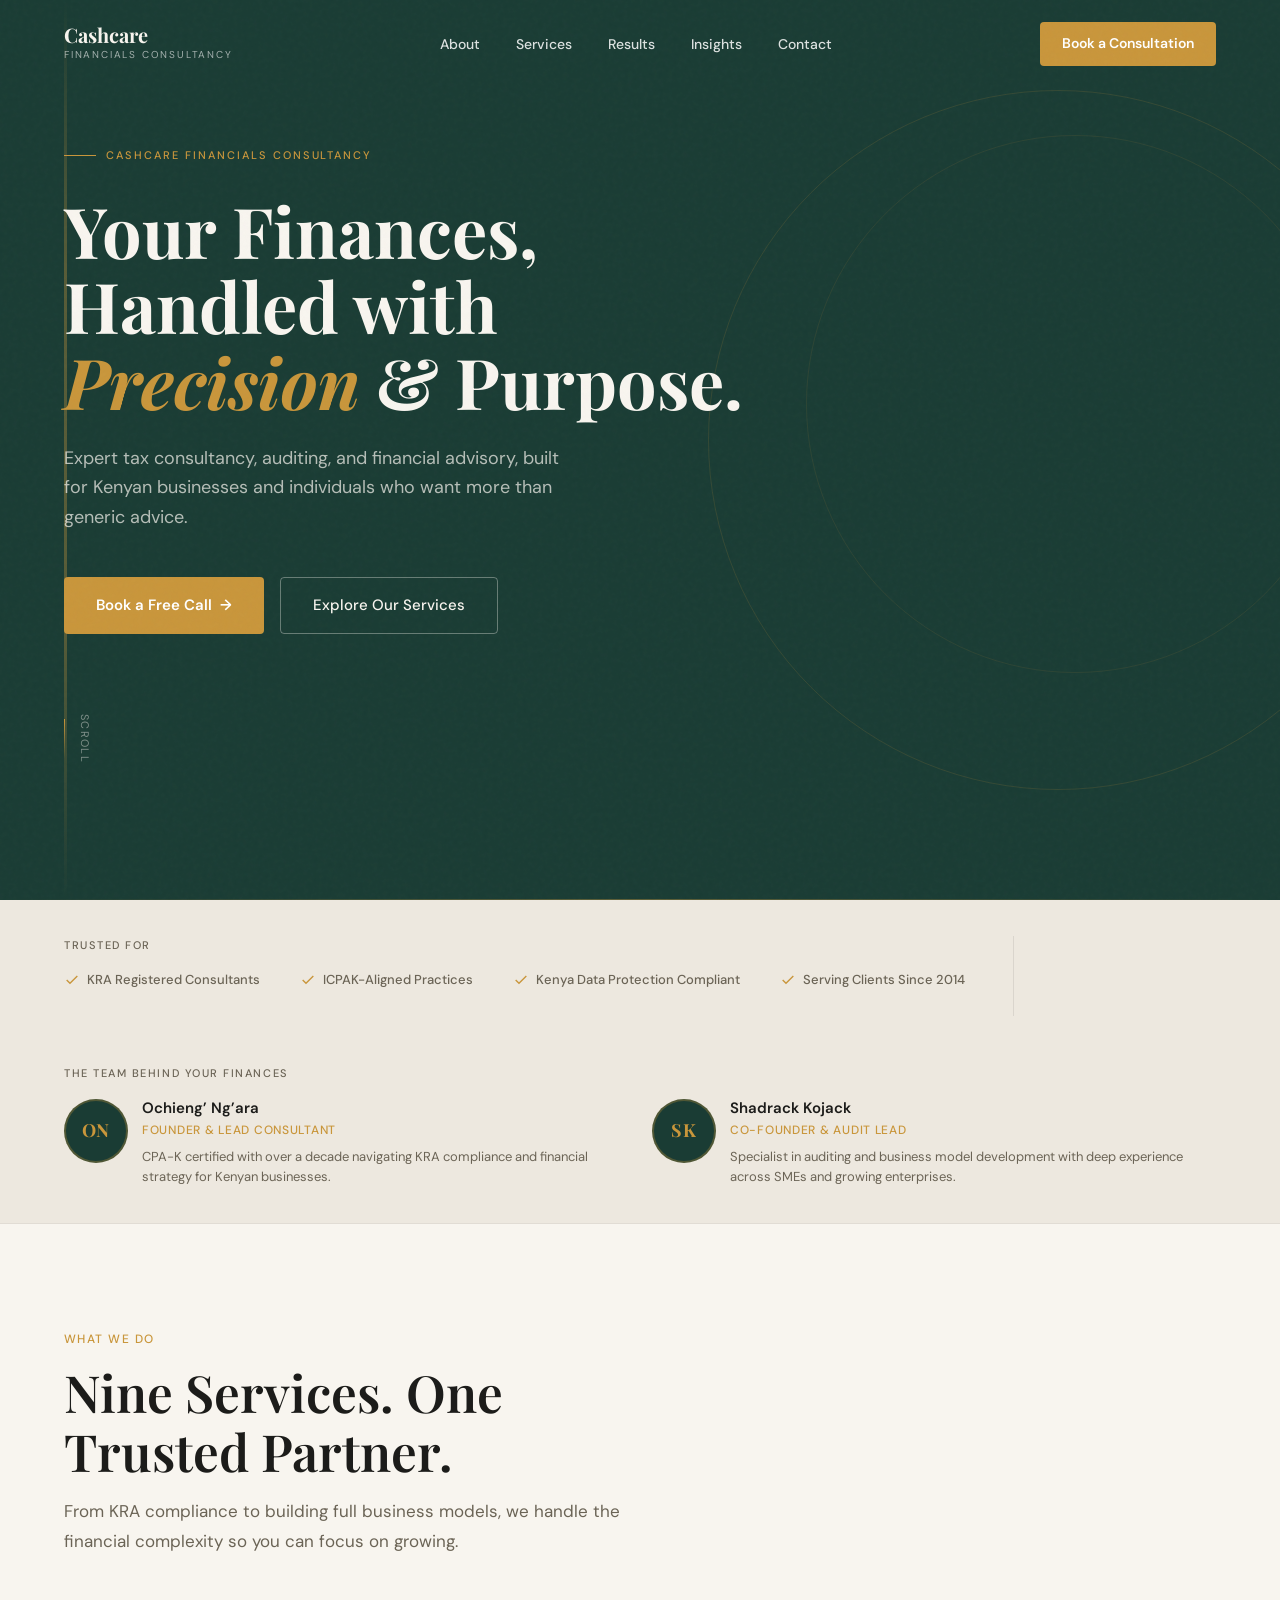
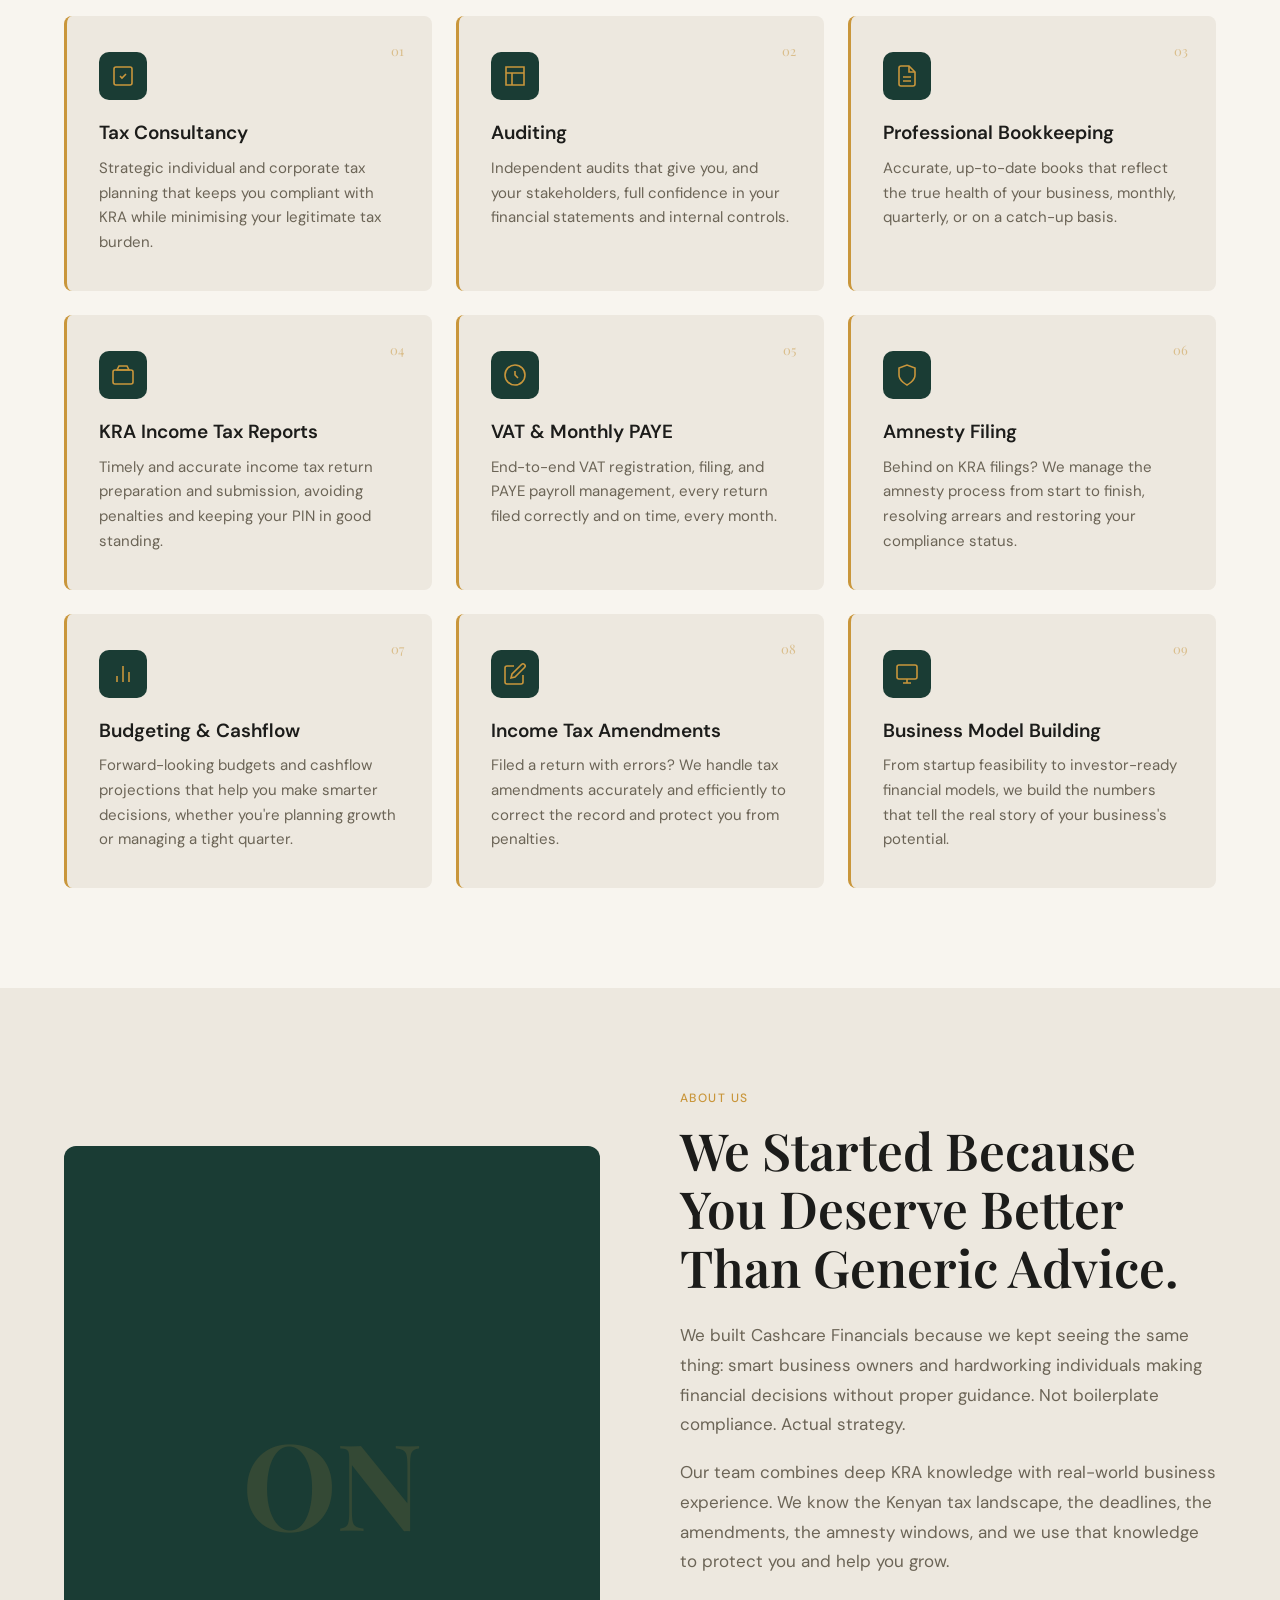
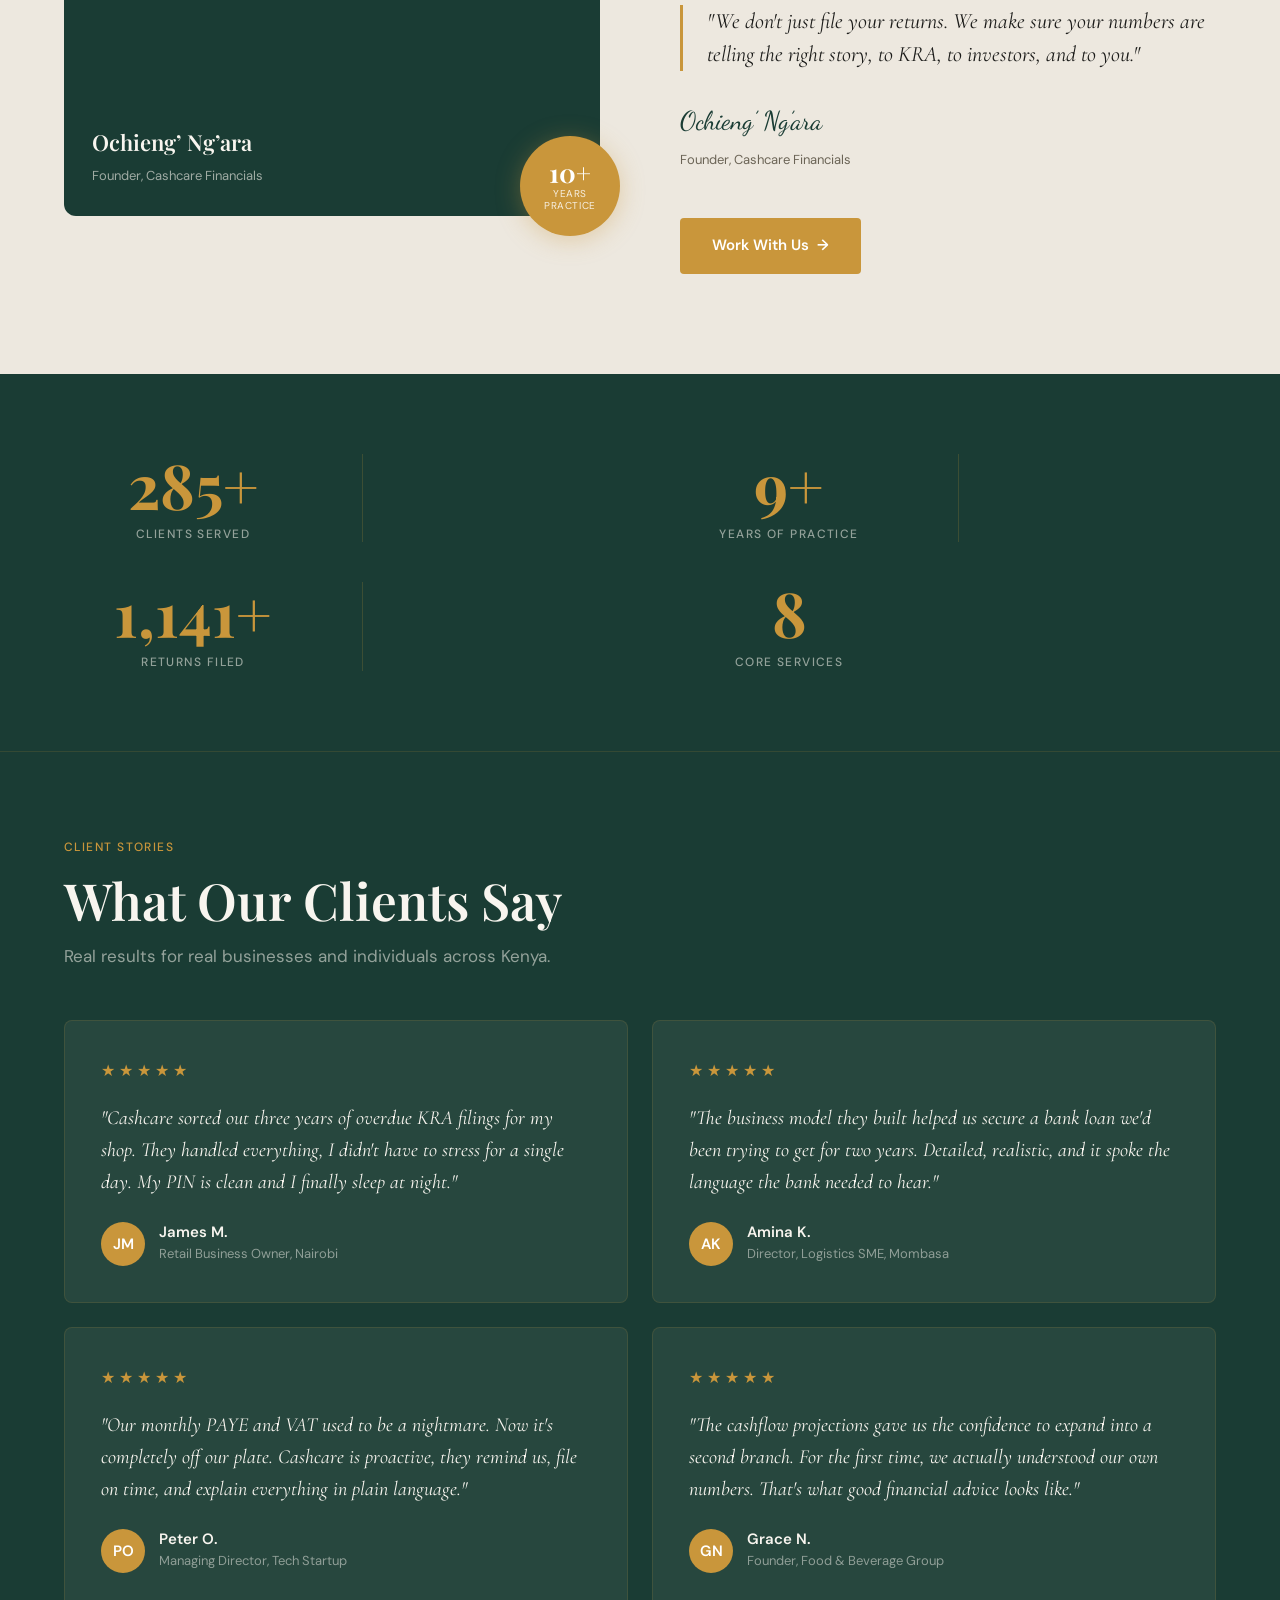
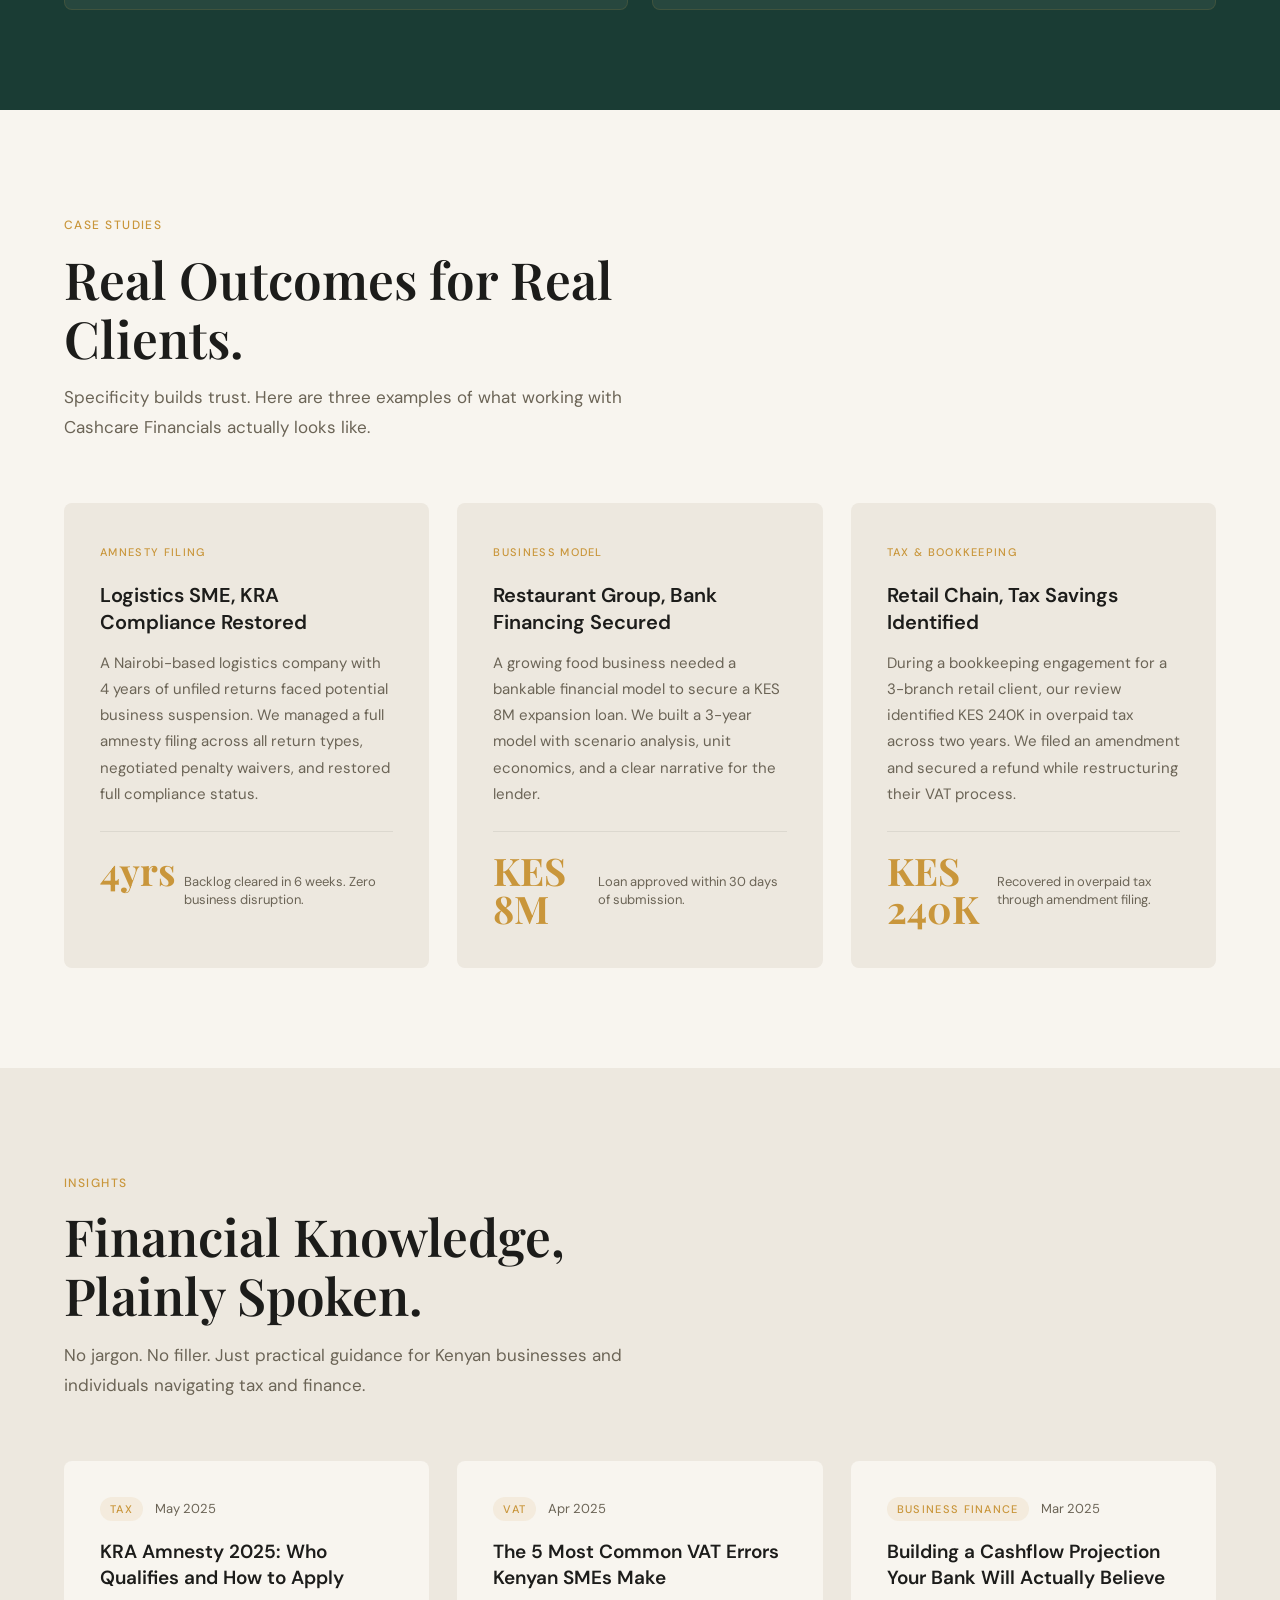
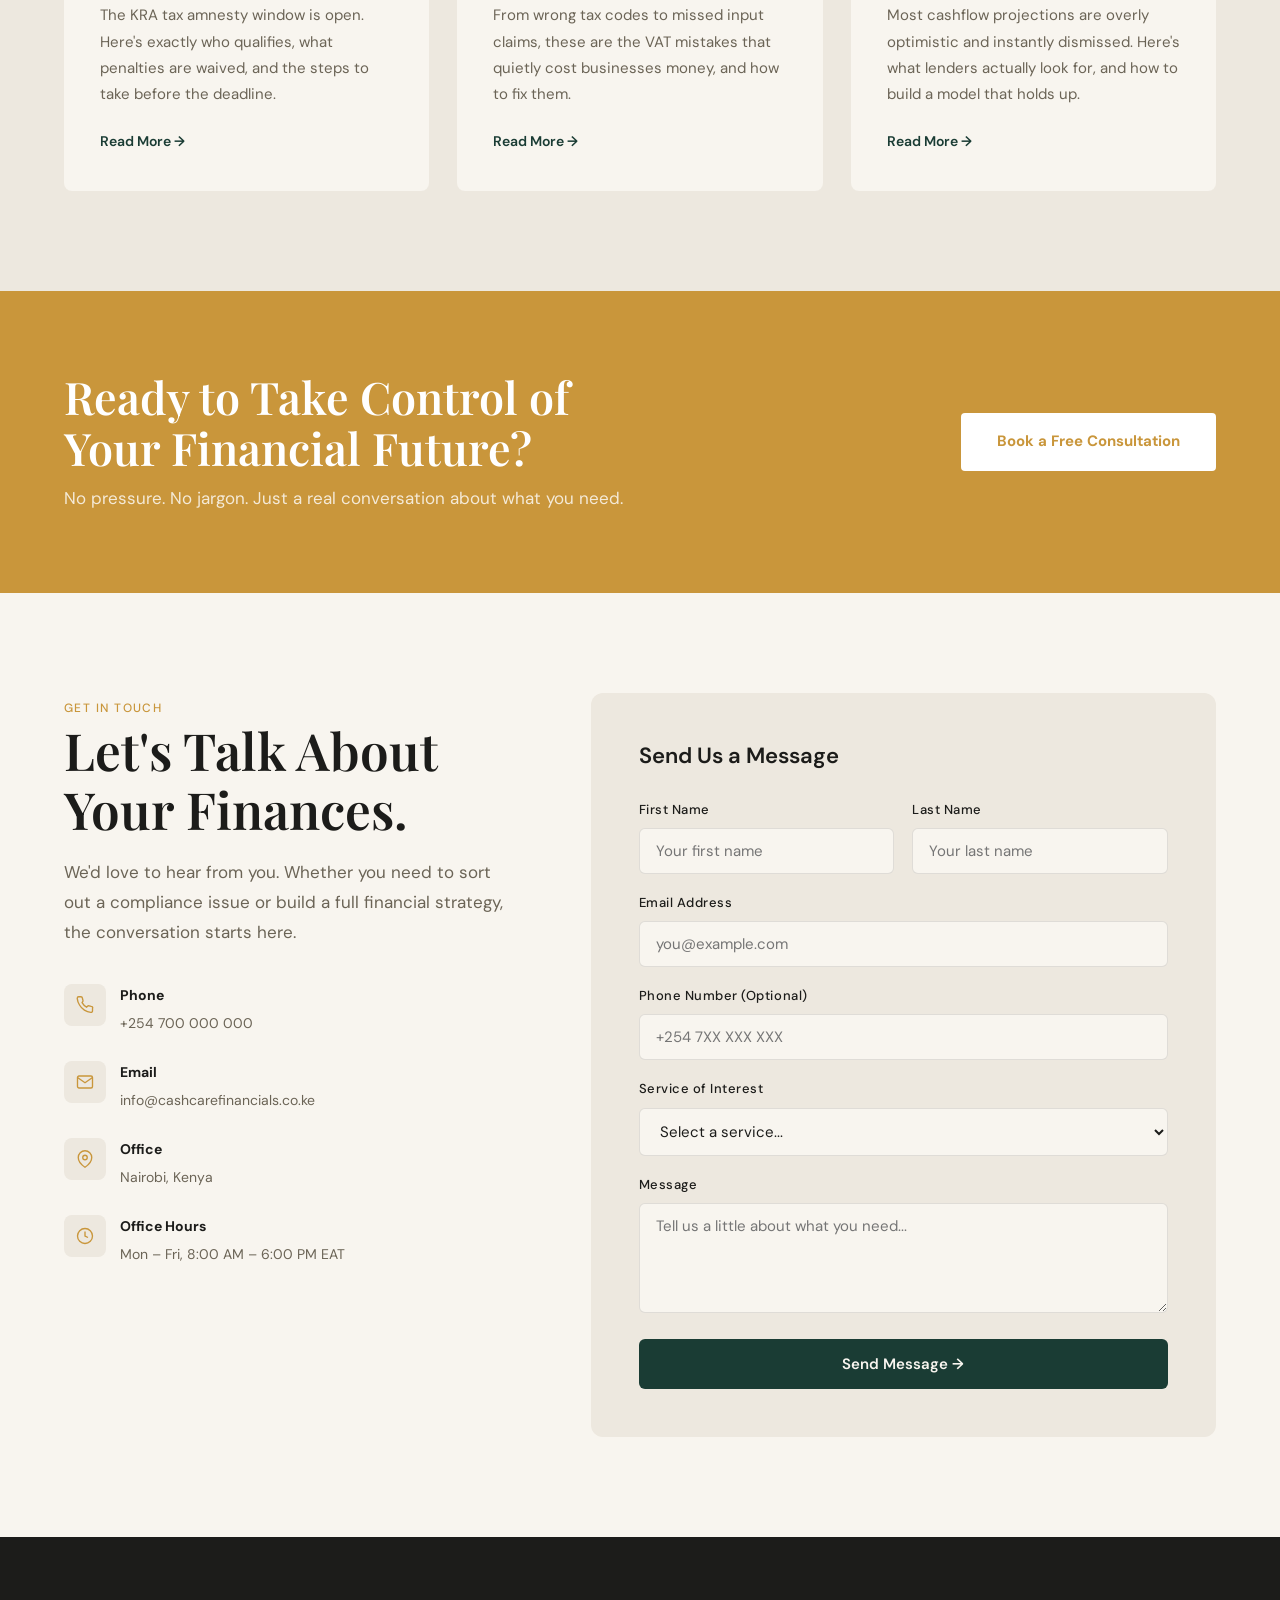
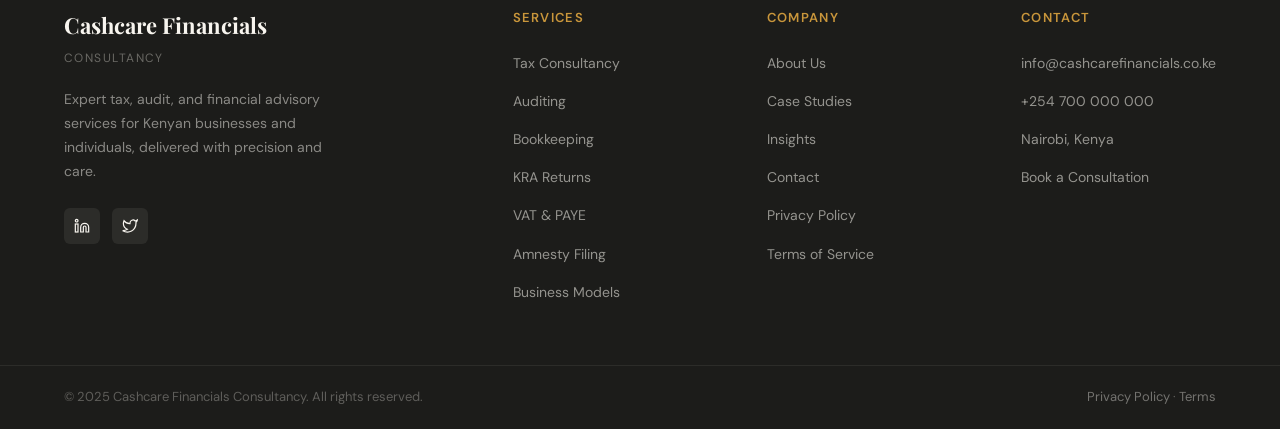
==== commit 7dcdf831: "Cashcare Cashcare" ====
--- a/index.html
+++ b/index.html
@@ -3,8 +3,8 @@
 <head>
   <meta charset="UTF-8" />
   <meta name="viewport" content="width=device-width, initial-scale=1.0" />
-  <title>Cashcare Financials — Tax Consultants & Auditors</title>
-  <meta name="description" content="Cashcare Financials Consultancy — expert tax consultancy, auditing, bookkeeping, KRA income tax reports, VAT, PAYE, and financial advisory services." />
+  <title>Cashcare Financials: Tax Consultants & Auditors</title>
+  <meta name="description" content="Cashcare Financials Consultancy: expert tax consultancy, auditing, bookkeeping, KRA income tax reports, VAT, PAYE, and financial advisory services." />
   <meta property="og:title" content="Cashcare Financials Consultancy" />
   <meta property="og:description" content="Precision. Purpose. Partnership. Expert financial consultancy in Kenya." />
   <link rel="preconnect" href="https://fonts.googleapis.com" />
@@ -372,7 +372,6 @@
     /* ── TRUST BAR ────────────────────────────────────── */
     #trust-bar {
       background: var(--sand);
-      padding: 20px 5%;
       border-bottom: 1px solid rgba(0,0,0,0.05);
     }
     .trust-inner {
@@ -382,6 +381,7 @@
       align-items: center;
       gap: 48px;
       flex-wrap: wrap;
+      padding: 20px 5%;
     }
     .trust-label {
       font-size: 11px;
@@ -406,6 +406,101 @@
       gap: 7px;
     }
     .trust-item svg { color: var(--gold); }
+
+    /* ── TRUST BAR EXPANDED ──────────────────────────── */
+    .trust-inner-expanded {
+      max-width: 1300px;
+      margin: 0 auto;
+      display: flex;
+      align-items: flex-start;
+      gap: 48px;
+      flex-wrap: wrap;
+      padding: 36px 5%;
+    }
+    .trust-credentials {
+      display: flex;
+      flex-direction: column;
+      gap: 14px;
+      min-width: 220px;
+    }
+    .trust-divider-v {
+      width: 1px;
+      background: rgba(0,0,0,0.08);
+      align-self: stretch;
+      min-height: 80px;
+    }
+    .trust-founders {
+      flex: 1;
+      min-width: 280px;
+      display: flex;
+      flex-direction: column;
+      gap: 16px;
+    }
+    .trust-founder-cards {
+      display: flex;
+      gap: 24px;
+      flex-wrap: wrap;
+    }
+    .trust-founder-card {
+      display: flex;
+      align-items: flex-start;
+      gap: 14px;
+      flex: 1;
+      min-width: 240px;
+    }
+    .trust-founder-photo {
+      width: 64px;
+      height: 64px;
+      border-radius: 50%;
+      background: var(--green);
+      display: flex;
+      align-items: center;
+      justify-content: center;
+      flex-shrink: 0;
+      overflow: hidden;
+      border: 2px solid rgba(201,150,59,0.3);
+    }
+    .trust-founder-photo span {
+      font-family: 'Playfair Display', serif;
+      font-size: 18px;
+      font-weight: 700;
+      color: var(--gold);
+      letter-spacing: 0.03em;
+    }
+    .trust-founder-photo img {
+      width: 100%;
+      height: 100%;
+      object-fit: cover;
+    }
+    .trust-founder-info {
+      display: flex;
+      flex-direction: column;
+      gap: 2px;
+    }
+    .trust-founder-info strong {
+      font-size: 15px;
+      font-weight: 600;
+      color: var(--text);
+      line-height: 1.3;
+    }
+    .trust-founder-info span {
+      font-size: 12px;
+      font-weight: 500;
+      letter-spacing: 0.06em;
+      text-transform: uppercase;
+      color: var(--gold);
+      margin-bottom: 4px;
+    }
+    .trust-founder-info p {
+      font-size: 13px;
+      color: var(--muted);
+      line-height: 1.55;
+      margin: 0;
+    }
+    @media (max-width: 768px) {
+      .trust-divider-v { display: none; }
+      .trust-founder-card { min-width: 100%; }
+    }
 
     /* ── SECTION WRAPPER ─────────────────────────────── */
     .section-wrap {
@@ -1104,7 +1199,7 @@
         <em>Precision</em> &amp; Purpose.
       </h1>
       <p class="hero-sub">
-        Expert tax consultancy, auditing, and financial advisory — built for Kenyan businesses and individuals who want more than generic advice.
+        Expert tax consultancy, auditing, and financial advisory, built for Kenyan businesses and individuals who want more than generic advice.
       </p>
       <div class="hero-btns">
         <a href="#contact" class="btn-primary">
@@ -1119,26 +1214,56 @@
     </div>
   </section>
 
-  <!-- ── TRUST BAR ─────────────────────────────────── -->
-  <div id="trust-bar" aria-label="Trust indicators">
-    <div class="trust-inner">
-      <span class="trust-label">Trusted for</span>
-      <div class="trust-items">
-        <div class="trust-item">
-          <svg width="16" height="16" viewBox="0 0 24 24" fill="none" stroke="currentColor" stroke-width="2" aria-hidden="true"><polyline points="20 6 9 17 4 12"></polyline></svg>
-          KRA Registered Consultants
+  <!-- ── WHY CASHCARE / INTRO STRIP ──────────────────── -->
+  <div id="trust-bar" aria-label="Why Cashcare">
+    <div class="trust-inner-expanded">
+      <div class="trust-credentials">
+        <span class="trust-label">Trusted for</span>
+        <div class="trust-items">
+          <div class="trust-item">
+            <svg width="16" height="16" viewBox="0 0 24 24" fill="none" stroke="currentColor" stroke-width="2" aria-hidden="true"><polyline points="20 6 9 17 4 12"></polyline></svg>
+            KRA Registered Consultants
+          </div>
+          <div class="trust-item">
+            <svg width="16" height="16" viewBox="0 0 24 24" fill="none" stroke="currentColor" stroke-width="2" aria-hidden="true"><polyline points="20 6 9 17 4 12"></polyline></svg>
+            ICPAK-Aligned Practices
+          </div>
+          <div class="trust-item">
+            <svg width="16" height="16" viewBox="0 0 24 24" fill="none" stroke="currentColor" stroke-width="2" aria-hidden="true"><polyline points="20 6 9 17 4 12"></polyline></svg>
+            Kenya Data Protection Compliant
+          </div>
+          <div class="trust-item">
+            <svg width="16" height="16" viewBox="0 0 24 24" fill="none" stroke="currentColor" stroke-width="2" aria-hidden="true"><polyline points="20 6 9 17 4 12"></polyline></svg>
+            Serving Clients Since 2014
+          </div>
         </div>
-        <div class="trust-item">
-          <svg width="16" height="16" viewBox="0 0 24 24" fill="none" stroke="currentColor" stroke-width="2" aria-hidden="true"><polyline points="20 6 9 17 4 12"></polyline></svg>
-          ICPAK-Aligned Practices
-        </div>
-        <div class="trust-item">
-          <svg width="16" height="16" viewBox="0 0 24 24" fill="none" stroke="currentColor" stroke-width="2" aria-hidden="true"><polyline points="20 6 9 17 4 12"></polyline></svg>
-          Kenya Data Protection Compliant
-        </div>
-        <div class="trust-item">
-          <svg width="16" height="16" viewBox="0 0 24 24" fill="none" stroke="currentColor" stroke-width="2" aria-hidden="true"><polyline points="20 6 9 17 4 12"></polyline></svg>
-          Serving Clients Since 2014
+      </div>
+      <div class="trust-divider-v" aria-hidden="true"></div>
+      <div class="trust-founders">
+        <span class="trust-label">The Team Behind Your Finances</span>
+        <div class="trust-founder-cards">
+          <div class="trust-founder-card">
+            <div class="trust-founder-photo" aria-label="Photo of Ochieng Ngara">
+              <!-- Replace src with actual photo: <img src="ochieng.jpg" alt="Ochieng Ngara"> -->
+              <span>ON</span>
+            </div>
+            <div class="trust-founder-info">
+              <strong>Ochieng&#8217; Ng&#8217;ara</strong>
+              <span>Founder &amp; Lead Consultant</span>
+              <p>CPA-K certified with over a decade navigating KRA compliance and financial strategy for Kenyan businesses.</p>
+            </div>
+          </div>
+          <div class="trust-founder-card">
+            <div class="trust-founder-photo" aria-label="Photo of Shadrack Kojack">
+              <!-- Replace src with actual photo: <img src="shadrack.jpg" alt="Shadrack Kojack"> -->
+              <span>SK</span>
+            </div>
+            <div class="trust-founder-info">
+              <strong>Shadrack Kojack</strong>
+              <span>Co-Founder &amp; Audit Lead</span>
+              <p>Specialist in auditing and business model development with deep experience across SMEs and growing enterprises.</p>
+            </div>
+          </div>
         </div>
       </div>
     </div>
@@ -1150,7 +1275,7 @@
       <div class="section-header reveal">
         <span class="label">What We Do</span>
         <h2>Nine Services. One Trusted Partner.</h2>
-        <p>From KRA compliance to building full business models — we handle the financial complexity so you can focus on growing.</p>
+        <p>From KRA compliance to building full business models, we handle the financial complexity so you can focus on growing.</p>
       </div>
       <div class="services-grid">
 
@@ -1169,7 +1294,7 @@
             <svg viewBox="0 0 24 24"><path d="M3 3h18v18H3z" rx="2"/><path d="M3 9h18M9 21V9"/></svg>
           </div>
           <h3>Auditing</h3>
-          <p>Independent audits that give you — and your stakeholders — full confidence in your financial statements and internal controls.</p>
+          <p>Independent audits that give you, and your stakeholders, full confidence in your financial statements and internal controls.</p>
         </article>
 
         <article class="service-card reveal reveal-delay-3">
@@ -1178,7 +1303,7 @@
             <svg viewBox="0 0 24 24"><path d="M14 2H6a2 2 0 0 0-2 2v16a2 2 0 0 0 2 2h12a2 2 0 0 0 2-2V8z"/><polyline points="14 2 14 8 20 8"/><line x1="16" y1="13" x2="8" y2="13"/><line x1="16" y1="17" x2="8" y2="17"/></svg>
           </div>
           <h3>Professional Bookkeeping</h3>
-          <p>Accurate, up-to-date books that reflect the true health of your business — monthly, quarterly, or on a catch-up basis.</p>
+          <p>Accurate, up-to-date books that reflect the true health of your business, monthly, quarterly, or on a catch-up basis.</p>
         </article>
 
         <article class="service-card reveal reveal-delay-1">
@@ -1187,7 +1312,7 @@
             <svg viewBox="0 0 24 24"><rect x="2" y="7" width="20" height="14" rx="2"/><path d="M16 3H8l-2 4h12l-2-4z"/></svg>
           </div>
           <h3>KRA Income Tax Reports</h3>
-          <p>Timely and accurate income tax return preparation and submission — avoiding penalties and keeping your PIN in good standing.</p>
+          <p>Timely and accurate income tax return preparation and submission, avoiding penalties and keeping your PIN in good standing.</p>
         </article>
 
         <article class="service-card reveal reveal-delay-2">
@@ -1196,7 +1321,7 @@
             <svg viewBox="0 0 24 24"><circle cx="12" cy="12" r="10"/><path d="M12 8v4l3 3"/></svg>
           </div>
           <h3>VAT &amp; Monthly PAYE</h3>
-          <p>End-to-end VAT registration, filing, and PAYE payroll management — every return filed correctly and on time, every month.</p>
+          <p>End-to-end VAT registration, filing, and PAYE payroll management, every return filed correctly and on time, every month.</p>
         </article>
 
         <article class="service-card reveal reveal-delay-3">
@@ -1205,7 +1330,7 @@
             <svg viewBox="0 0 24 24"><path d="M12 22s8-4 8-10V5l-8-3-8 3v7c0 6 8 10 8 10z"/></svg>
           </div>
           <h3>Amnesty Filing</h3>
-          <p>Behind on KRA filings? We manage the amnesty process from start to finish — resolving arrears and restoring your compliance status.</p>
+          <p>Behind on KRA filings? We manage the amnesty process from start to finish, resolving arrears and restoring your compliance status.</p>
         </article>
 
         <article class="service-card reveal reveal-delay-1">
@@ -1214,7 +1339,7 @@
             <svg viewBox="0 0 24 24"><line x1="18" y1="20" x2="18" y2="10"/><line x1="12" y1="20" x2="12" y2="4"/><line x1="6" y1="20" x2="6" y2="14"/></svg>
           </div>
           <h3>Budgeting &amp; Cashflow</h3>
-          <p>Forward-looking budgets and cashflow projections that help you make smarter decisions — whether you're planning growth or managing a tight quarter.</p>
+          <p>Forward-looking budgets and cashflow projections that help you make smarter decisions, whether you're planning growth or managing a tight quarter.</p>
         </article>
 
         <article class="service-card reveal reveal-delay-2">
@@ -1232,7 +1357,7 @@
             <svg viewBox="0 0 24 24"><rect x="2" y="3" width="20" height="14" rx="2"/><path d="M8 21h8M12 17v4"/></svg>
           </div>
           <h3>Business Model Building</h3>
-          <p>From startup feasibility to investor-ready financial models — we build the numbers that tell the real story of your business's potential.</p>
+          <p>From startup feasibility to investor-ready financial models, we build the numbers that tell the real story of your business's potential.</p>
         </article>
 
       </div>
@@ -1246,11 +1371,11 @@
         <div class="about-img-wrap reveal">
           <div class="about-img-box">
             <div class="about-img-initials" aria-hidden="true">
-              <span class="initials-big">CF</span>
+              <span class="initials-big">ON</span>
             </div>
             <div class="about-img-caption">
-              <h4>Cashcare Financials</h4>
-              <p>Nairobi, Kenya · Est. 2014</p>
+              <h4>Ochieng&#8217; Ng&#8217;ara</h4>
+              <p>Founder, Cashcare Financials</p>
             </div>
           </div>
           <div class="about-gold-badge" aria-label="10 years of experience">
@@ -1262,11 +1387,11 @@
           <span class="label">About Us</span>
           <h2>We Started Because You Deserve Better Than Generic Advice.</h2>
           <p>We built Cashcare Financials because we kept seeing the same thing: smart business owners and hardworking individuals making financial decisions without proper guidance. Not boilerplate compliance. Actual strategy.</p>
-          <p>Our team combines deep KRA knowledge with real-world business experience. We know the Kenyan tax landscape — the deadlines, the amendments, the amnesty windows — and we use that knowledge to protect you and help you grow.</p>
+          <p>Our team combines deep KRA knowledge with real-world business experience. We know the Kenyan tax landscape, the deadlines, the amendments, the amnesty windows, and we use that knowledge to protect you and help you grow.</p>
           <div class="about-blockquote">
-            <p>"We don't just file your returns. We make sure your numbers are telling the right story — to KRA, to investors, and to you."</p>
-          </div>
-          <div class="signature">B. Wanjigi</div>
+            <p>"We don't just file your returns. We make sure your numbers are telling the right story, to KRA, to investors, and to you."</p>
+          </div>
+          <div class="signature">Ochieng&#8217; Ng&#8217;ara</div>
           <p style="font-size:13px; color: var(--muted); margin-top: 6px;">Founder, Cashcare Financials</p>
           <a href="#contact" class="btn-primary" style="margin-top: 28px; display:inline-flex;">
             Work With Us <span class="arrow">→</span>
@@ -1317,7 +1442,7 @@
           <div class="stars" aria-label="5 stars">
             <span class="star">★</span><span class="star">★</span><span class="star">★</span><span class="star">★</span><span class="star">★</span>
           </div>
-          <p class="testimonial-quote">"Cashcare sorted out three years of overdue KRA filings for my shop. They handled everything — I didn't have to stress for a single day. My PIN is clean and I finally sleep at night."</p>
+          <p class="testimonial-quote">"Cashcare sorted out three years of overdue KRA filings for my shop. They handled everything, I didn't have to stress for a single day. My PIN is clean and I finally sleep at night."</p>
           <div class="testimonial-author">
             <div class="author-avatar" aria-hidden="true">JM</div>
             <div>
@@ -1345,7 +1470,7 @@
           <div class="stars" aria-label="5 stars">
             <span class="star">★</span><span class="star">★</span><span class="star">★</span><span class="star">★</span><span class="star">★</span>
           </div>
-          <p class="testimonial-quote">"Our monthly PAYE and VAT used to be a nightmare. Now it's completely off our plate. Cashcare is proactive — they remind us, file on time, and explain everything in plain language."</p>
+          <p class="testimonial-quote">"Our monthly PAYE and VAT used to be a nightmare. Now it's completely off our plate. Cashcare is proactive, they remind us, file on time, and explain everything in plain language."</p>
           <div class="testimonial-author">
             <div class="author-avatar" aria-hidden="true">PO</div>
             <div>
@@ -1385,7 +1510,7 @@
 
         <article class="result-card reveal reveal-delay-1">
           <span class="result-tag">Amnesty Filing</span>
-          <h3>Logistics SME — KRA Compliance Restored</h3>
+          <h3>Logistics SME, KRA Compliance Restored</h3>
           <p>A Nairobi-based logistics company with 4 years of unfiled returns faced potential business suspension. We managed a full amnesty filing across all return types, negotiated penalty waivers, and restored full compliance status.</p>
           <div class="result-outcome">
             <span class="result-big">4yrs</span>
@@ -1395,7 +1520,7 @@
 
         <article class="result-card reveal reveal-delay-2">
           <span class="result-tag">Business Model</span>
-          <h3>Restaurant Group — Bank Financing Secured</h3>
+          <h3>Restaurant Group, Bank Financing Secured</h3>
           <p>A growing food business needed a bankable financial model to secure a KES 8M expansion loan. We built a 3-year model with scenario analysis, unit economics, and a clear narrative for the lender.</p>
           <div class="result-outcome">
             <span class="result-big">KES 8M</span>
@@ -1405,7 +1530,7 @@
 
         <article class="result-card reveal reveal-delay-3">
           <span class="result-tag">Tax &amp; Bookkeeping</span>
-          <h3>Retail Chain — Tax Savings Identified</h3>
+          <h3>Retail Chain, Tax Savings Identified</h3>
           <p>During a bookkeeping engagement for a 3-branch retail client, our review identified KES 240K in overpaid tax across two years. We filed an amendment and secured a refund while restructuring their VAT process.</p>
           <div class="result-outcome">
             <span class="result-big">KES 240K</span>
@@ -1443,7 +1568,7 @@
             <span class="insight-date">Apr 2025</span>
           </div>
           <h3>The 5 Most Common VAT Errors Kenyan SMEs Make</h3>
-          <p>From wrong tax codes to missed input claims — these are the VAT mistakes that quietly cost businesses money, and how to fix them.</p>
+          <p>From wrong tax codes to missed input claims, these are the VAT mistakes that quietly cost businesses money, and how to fix them.</p>
           <a href="#contact" class="insight-read">Read More →</a>
         </article>
 
@@ -1453,7 +1578,7 @@
             <span class="insight-date">Mar 2025</span>
           </div>
           <h3>Building a Cashflow Projection Your Bank Will Actually Believe</h3>
-          <p>Most cashflow projections are overly optimistic and instantly dismissed. Here's what lenders actually look for — and how to build a model that holds up.</p>
+          <p>Most cashflow projections are overly optimistic and instantly dismissed. Here's what lenders actually look for, and how to build a model that holds up.</p>
           <a href="#contact" class="insight-read">Read More →</a>
         </article>
 
@@ -1479,7 +1604,7 @@
         <div class="contact-info reveal">
           <span class="label">Get In Touch</span>
           <h2>Let's Talk About Your Finances.</h2>
-          <p>We'd love to hear from you. Whether you need to sort out a compliance issue or build a full financial strategy — the conversation starts here.</p>
+          <p>We'd love to hear from you. Whether you need to sort out a compliance issue or build a full financial strategy, the conversation starts here.</p>
 
           <div class="contact-detail">
             <div class="contact-icon" aria-hidden="true">
@@ -1574,7 +1699,7 @@
       <div class="footer-brand">
         <div class="footer-logo">Cashcare Financials</div>
         <div class="footer-tagline">Consultancy</div>
-        <p>Expert tax, audit, and financial advisory services for Kenyan businesses and individuals — delivered with precision and care.</p>
+        <p>Expert tax, audit, and financial advisory services for Kenyan businesses and individuals, delivered with precision and care.</p>
         <div class="footer-socials">
           <a href="#" class="footer-social-link" aria-label="LinkedIn">
             <svg viewBox="0 0 24 24"><path d="M16 8a6 6 0 0 1 6 6v7h-4v-7a2 2 0 0 0-2-2 2 2 0 0 0-2 2v7h-4v-7a6 6 0 0 1 6-6z"/><rect x="2" y="9" width="4" height="12"/><circle cx="4" cy="4" r="2"/></svg>
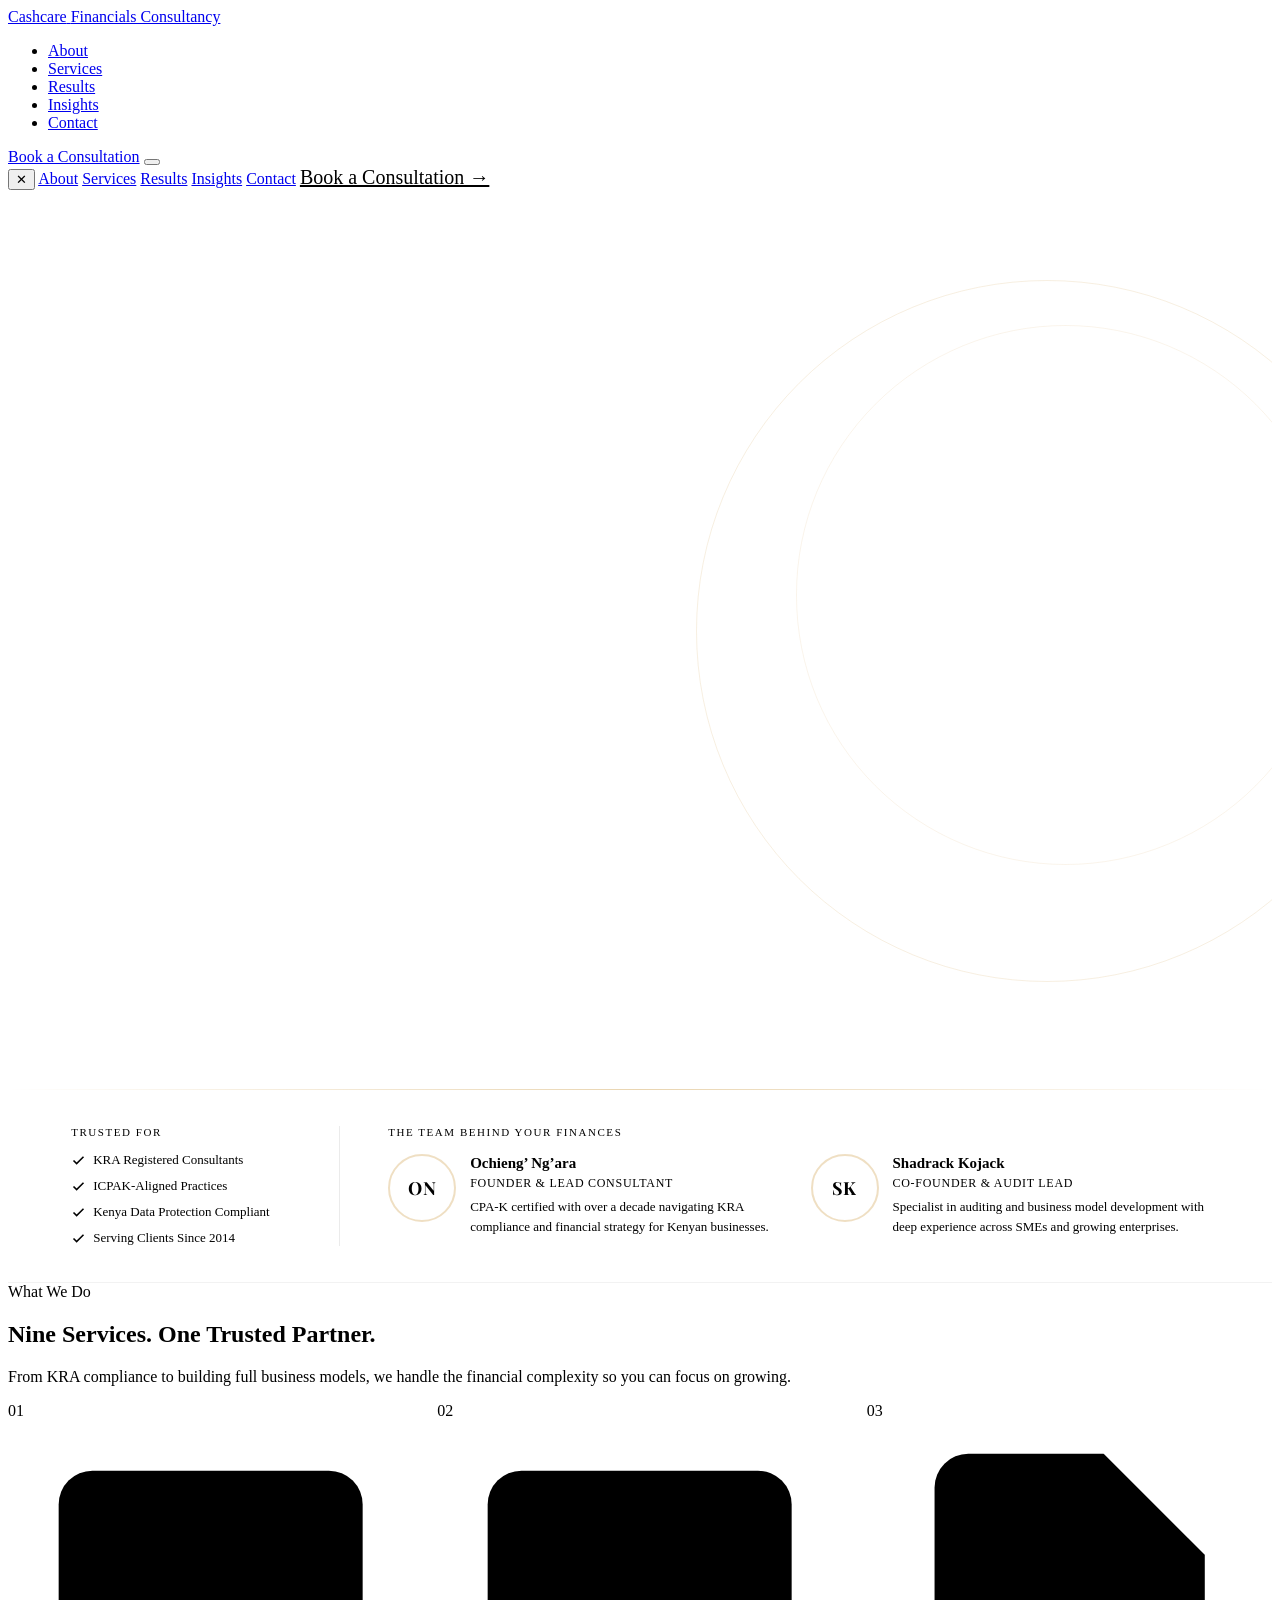
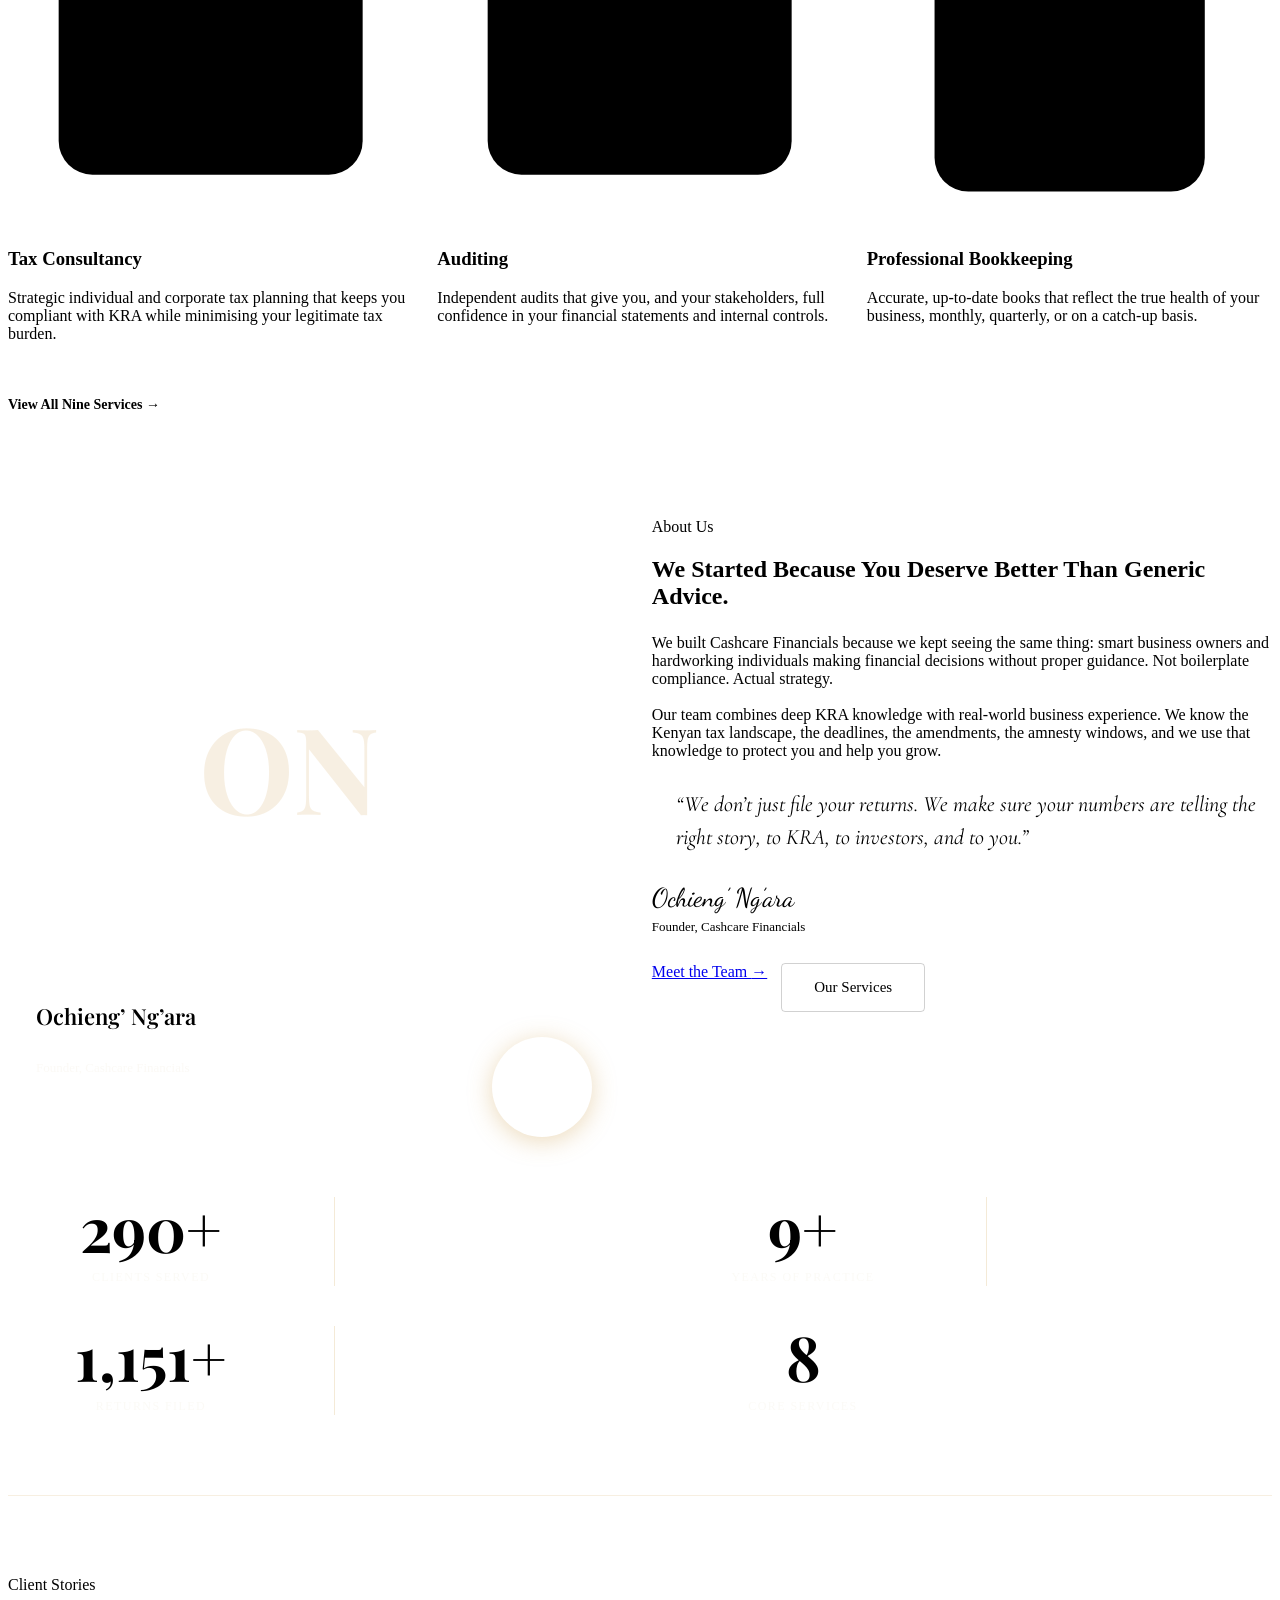
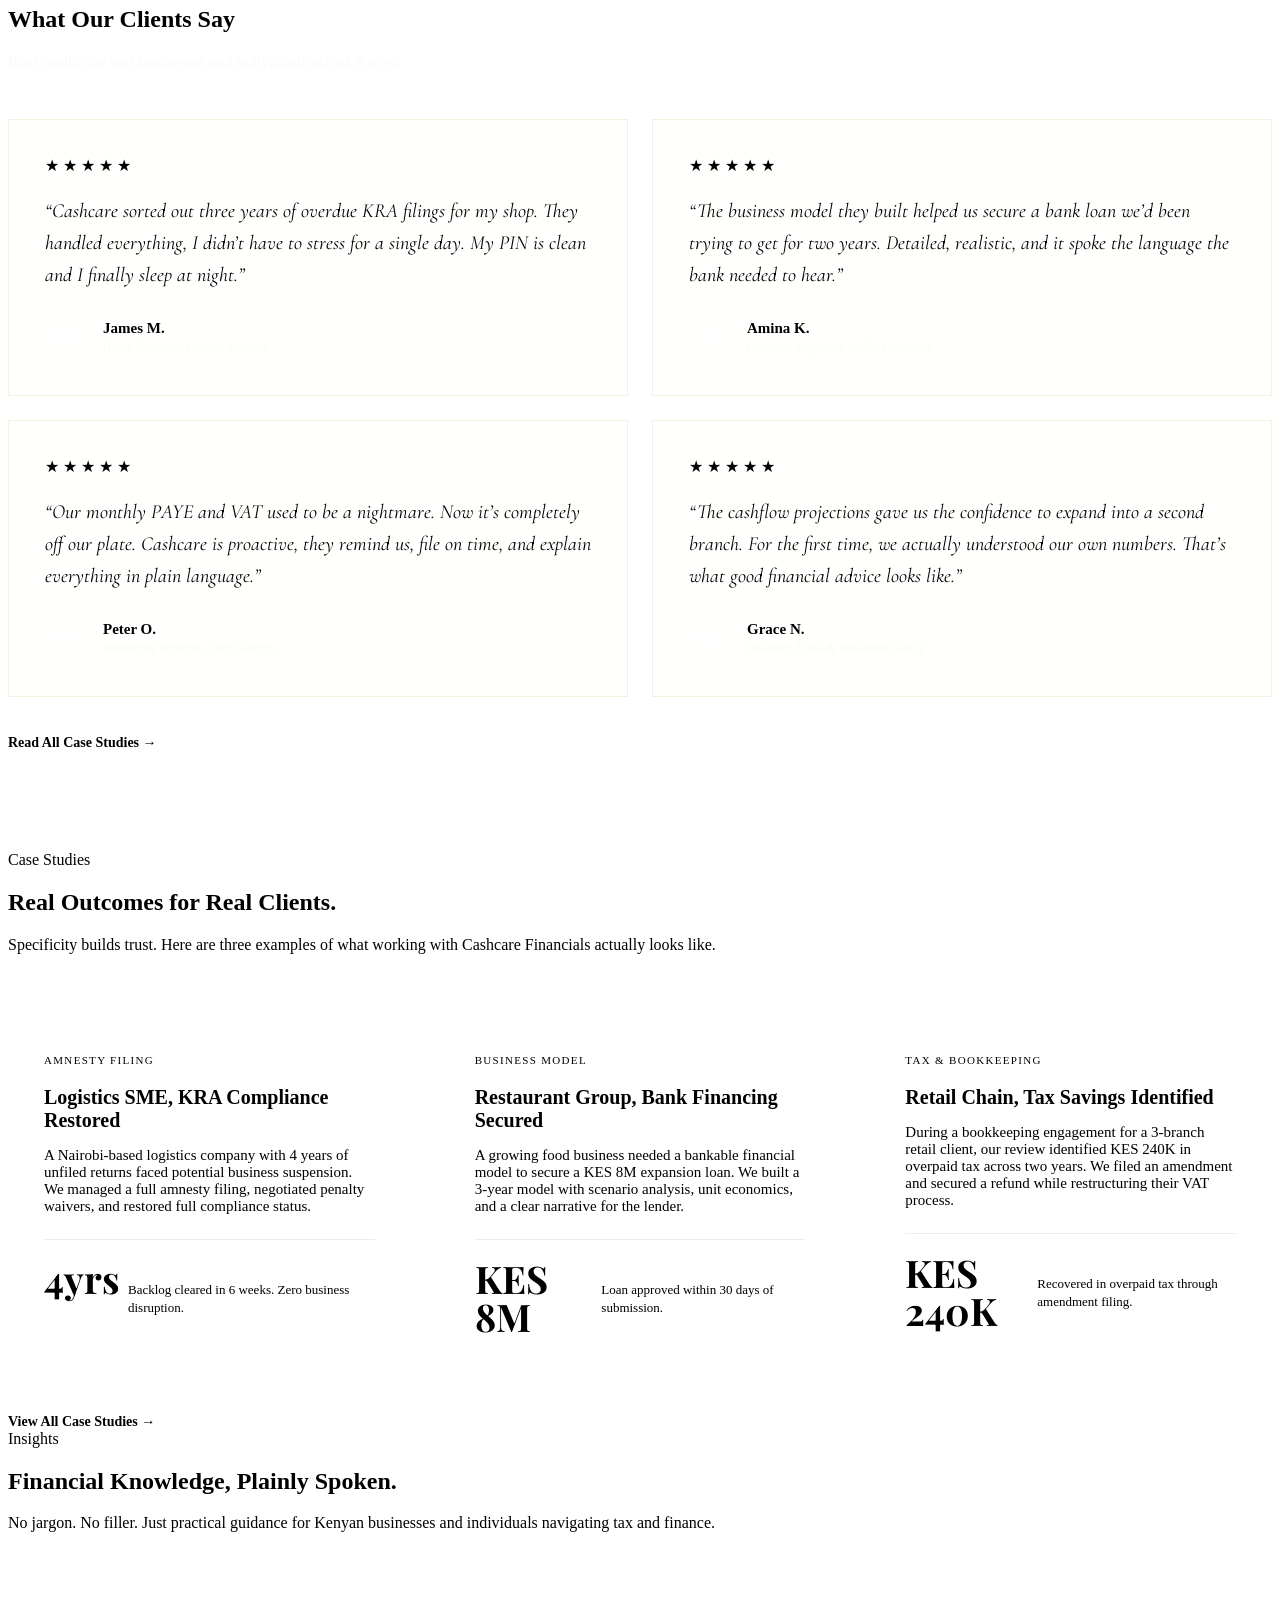
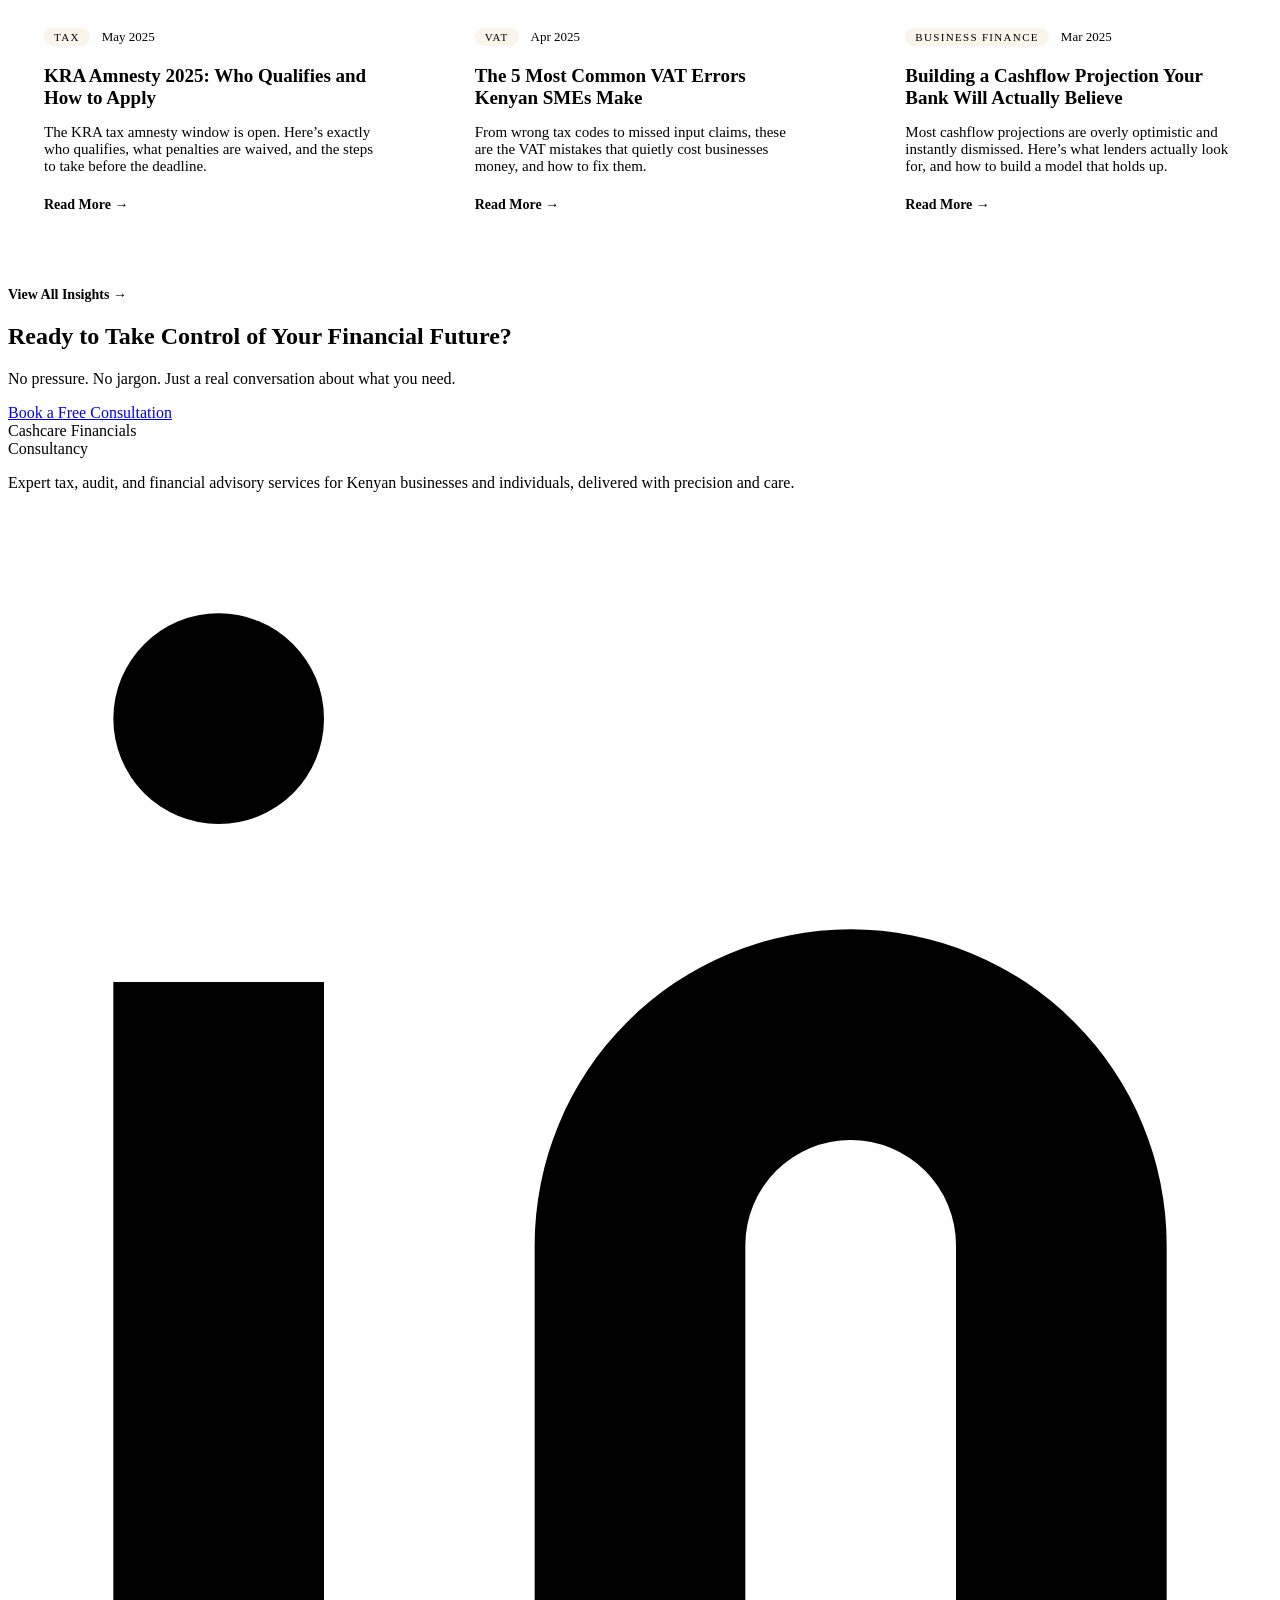
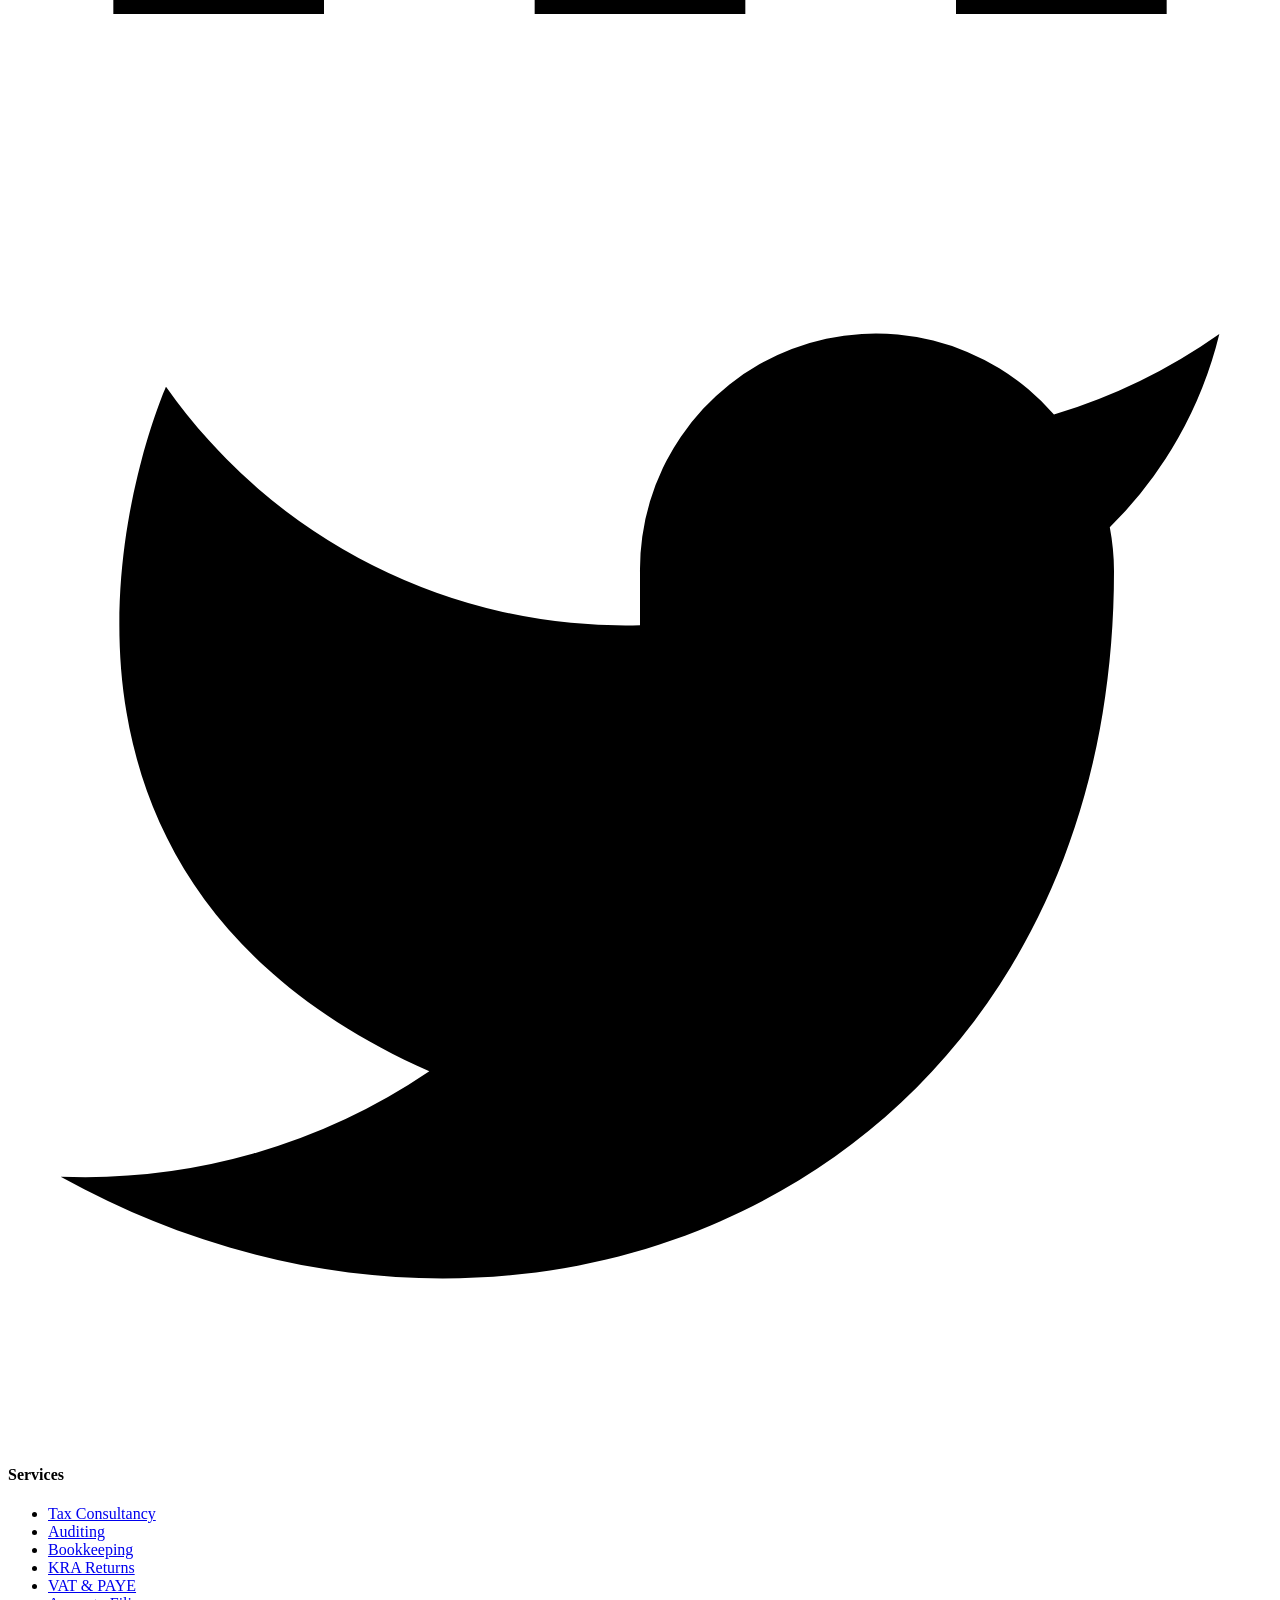
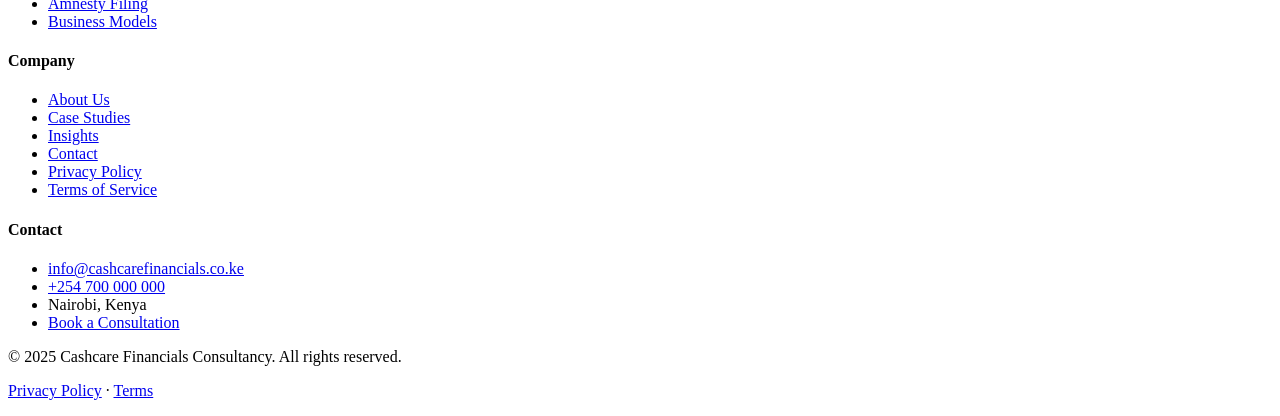
==== commit 373b31c5: "Add About and Contact pages; update index.html Add new about.html and contact.html containing the fu" ====
--- a/index.html
+++ b/index.html
@@ -1,211 +1,18 @@
 <!DOCTYPE html>
 <html lang="en">
 <head>
-  <meta charset="UTF-8" />
-  <meta name="viewport" content="width=device-width, initial-scale=1.0" />
-  <title>Cashcare Financials: Tax Consultants & Auditors</title>
-  <meta name="description" content="Cashcare Financials Consultancy: expert tax consultancy, auditing, bookkeeping, KRA income tax reports, VAT, PAYE, and financial advisory services." />
-  <meta property="og:title" content="Cashcare Financials Consultancy" />
-  <meta property="og:description" content="Precision. Purpose. Partnership. Expert financial consultancy in Kenya." />
-  <link rel="preconnect" href="https://fonts.googleapis.com" />
-  <link rel="preconnect" href="https://fonts.gstatic.com" crossorigin />
-  <link href="https://fonts.googleapis.com/css2?family=Playfair+Display:ital,wght@0,400;0,600;0,700;1,400;1,600&family=DM+Sans:wght@300;400;500;600&family=Cormorant+Garamond:ital,wght@1,400;1,500&family=Dancing+Script:wght@600&display=swap" rel="stylesheet" />
-
+  <meta charset="UTF-8"/>
+  <meta name="viewport" content="width=device-width, initial-scale=1.0"/>
+  <title>Cashcare Financials: Tax Consultants &amp; Auditors</title>
+  <meta name="description" content="Cashcare Financials Consultancy: expert tax consultancy, auditing, bookkeeping, KRA income tax reports, VAT, PAYE, and financial advisory services."/>
+  <meta property="og:title" content="Cashcare Financials Consultancy"/>
+  <meta property="og:description" content="Precision. Purpose. Partnership. Expert financial consultancy in Kenya."/>
+  <link rel="preconnect" href="https://fonts.googleapis.com"/>
+  <link rel="preconnect" href="https://fonts.gstatic.com" crossorigin/>
+  <link href="https://fonts.googleapis.com/css2?family=Playfair+Display:ital,wght@0,400;0,600;0,700;1,400;1,600&family=DM+Sans:wght@300;400;500;600&family=Cormorant+Garamond:ital,wght@1,400;1,500&family=Dancing+Script:wght@600&display=swap" rel="stylesheet"/>
+  <link rel="stylesheet" href="shared.css"/>
   <style>
-    *, *::before, *::after { box-sizing: border-box; margin: 0; padding: 0; }
-
-    :root {
-      --green:   #1A3C34;
-      --green-light: #234d42;
-      --gold:    #C9963B;
-      --gold-dark: #A67A2A;
-      --cream:   #F8F5EF;
-      --sand:    #EDE8DF;
-      --text:    #1C1C1A;
-      --muted:   #6B6456;
-      --white:   #ffffff;
-      --radius:  8px;
-    }
-
-    html { scroll-behavior: smooth; }
-
-    body {
-      font-family: 'DM Sans', sans-serif;
-      background: var(--cream);
-      color: var(--text);
-      overflow-x: hidden;
-      line-height: 1.7;
-    }
-
-    /* ── NOISE TEXTURE OVERLAY ─────────────────────────── */
-    body::before {
-      content: '';
-      position: fixed;
-      inset: 0;
-      background-image: url("data:image/svg+xml,%3Csvg viewBox='0 0 200 200' xmlns='http://www.w3.org/2000/svg'%3E%3Cfilter id='n'%3E%3CfeTurbulence type='fractalNoise' baseFrequency='0.9' numOctaves='4' stitchTiles='stitch'/%3E%3C/filter%3E%3Crect width='100%25' height='100%25' filter='url(%23n)' opacity='0.04'/%3E%3C/svg%3E");
-      pointer-events: none;
-      z-index: 9999;
-      opacity: 0.6;
-    }
-
-    /* ── TYPOGRAPHY ───────────────────────────────────── */
-    h1, h2 { font-family: 'Playfair Display', serif; }
-    h1 { font-size: clamp(38px, 5.5vw, 70px); line-height: 1.08; font-weight: 700; }
-    h2 { font-size: clamp(32px, 4vw, 52px); line-height: 1.15; font-weight: 600; }
-    h3 { font-size: clamp(18px, 2vw, 24px); font-weight: 600; line-height: 1.35; }
-    p { font-size: 17px; line-height: 1.75; color: var(--muted); }
-    .label {
-      font-size: 12px;
-      font-weight: 500;
-      letter-spacing: 0.12em;
-      text-transform: uppercase;
-      color: var(--gold);
-    }
-
-    /* ── NAVBAR ───────────────────────────────────────── */
-    #navbar {
-      position: fixed;
-      top: 0; left: 0; right: 0;
-      z-index: 1000;
-      display: flex;
-      align-items: center;
-      justify-content: space-between;
-      padding: 22px 5%;
-      transition: background 0.35s ease, box-shadow 0.35s ease, padding 0.35s ease;
-    }
-    #navbar.scrolled {
-      background: var(--cream);
-      box-shadow: 0 1px 0 rgba(0,0,0,0.07);
-      padding: 14px 5%;
-    }
-    .nav-logo {
-      display: flex;
-      flex-direction: column;
-      gap: 1px;
-      text-decoration: none;
-    }
-    .nav-logo-top {
-      font-family: 'Playfair Display', serif;
-      font-size: 20px;
-      font-weight: 700;
-      color: var(--cream);
-      transition: color 0.35s;
-      line-height: 1;
-    }
-    #navbar.scrolled .nav-logo-top { color: var(--green); }
-    .nav-logo-sub {
-      font-size: 10px;
-      letter-spacing: 0.18em;
-      text-transform: uppercase;
-      color: rgba(255,255,255,0.6);
-      transition: color 0.35s;
-    }
-    #navbar.scrolled .nav-logo-sub { color: var(--muted); }
-
-    .nav-links {
-      display: flex;
-      gap: 36px;
-      list-style: none;
-    }
-    .nav-links a {
-      text-decoration: none;
-      font-size: 14px;
-      font-weight: 500;
-      color: rgba(255,255,255,0.85);
-      transition: color 0.2s;
-      position: relative;
-      padding-bottom: 4px;
-    }
-    #navbar.scrolled .nav-links a { color: var(--text); }
-    .nav-links a::after {
-      content: '';
-      position: absolute;
-      bottom: 0; left: 0;
-      width: 0; height: 2px;
-      background: var(--gold);
-      transition: width 0.25s ease;
-    }
-    .nav-links a:hover::after,
-    .nav-links a.active::after { width: 100%; }
-
-    .nav-cta {
-      background: var(--gold);
-      color: var(--white) !important;
-      padding: 10px 22px;
-      border-radius: 4px;
-      font-weight: 600 !important;
-      font-size: 14px !important;
-      text-decoration: none;
-      transition: background 0.2s ease, transform 0.2s ease !important;
-      white-space: nowrap;
-    }
-    .nav-cta:hover { background: var(--gold-dark) !important; transform: translateY(-1px); }
-    .nav-cta::after { display: none !important; }
-
-    .hamburger {
-      display: none;
-      flex-direction: column;
-      gap: 5px;
-      cursor: pointer;
-      padding: 4px;
-      background: none;
-      border: none;
-    }
-    .hamburger span {
-      display: block;
-      width: 24px;
-      height: 2px;
-      background: var(--cream);
-      transition: background 0.35s, transform 0.3s, opacity 0.3s;
-      border-radius: 2px;
-    }
-    #navbar.scrolled .hamburger span { background: var(--text); }
-
-    /* Mobile drawer */
-    #mobile-drawer {
-      position: fixed;
-      top: 0; right: -100%;
-      width: min(360px, 100vw);
-      height: 100vh;
-      background: var(--green);
-      z-index: 2000;
-      padding: 80px 40px 40px;
-      display: flex;
-      flex-direction: column;
-      gap: 28px;
-      transition: right 0.4s cubic-bezier(0.4,0,0.2,1);
-    }
-    #mobile-drawer.open { right: 0; }
-    #mobile-drawer a {
-      font-family: 'Playfair Display', serif;
-      font-size: 28px;
-      color: var(--cream);
-      text-decoration: none;
-      transition: color 0.2s;
-    }
-    #mobile-drawer a:hover { color: var(--gold); }
-    #drawer-close {
-      position: absolute;
-      top: 24px; right: 24px;
-      background: none;
-      border: none;
-      color: var(--cream);
-      font-size: 28px;
-      cursor: pointer;
-      line-height: 1;
-    }
-    #drawer-overlay {
-      position: fixed;
-      inset: 0;
-      background: rgba(0,0,0,0.5);
-      z-index: 1999;
-      opacity: 0;
-      pointer-events: none;
-      transition: opacity 0.4s;
-    }
-    #drawer-overlay.open { opacity: 1; pointer-events: all; }
-
-    /* ── HERO ─────────────────────────────────────────── */
+    /* HERO - green full viewport */
     #hero {
       min-height: 100vh;
       background: var(--green);
@@ -214,1638 +21,612 @@
       align-items: center;
       overflow: hidden;
     }
-    .hero-geo {
-      position: absolute;
-      inset: 0;
-      overflow: hidden;
-      pointer-events: none;
-    }
+    .hero-geo { position: absolute; inset: 0; overflow: hidden; pointer-events: none; }
     .hero-geo::before {
-      content: '';
-      position: absolute;
-      right: -10%;
-      top: 10%;
-      width: 55vw;
-      height: 55vw;
-      max-width: 700px;
-      max-height: 700px;
-      border-radius: 50%;
-      border: 1px solid rgba(201,150,59,0.15);
+      content: ''; position: absolute; right: -10%; top: 10%;
+      width: 55vw; height: 55vw; max-width: 700px; max-height: 700px;
+      border-radius: 50%; border: 1px solid rgba(201,150,59,0.15);
     }
     .hero-geo::after {
-      content: '';
-      position: absolute;
-      right: -5%;
-      top: 15%;
-      width: 42vw;
-      height: 42vw;
-      max-width: 540px;
-      max-height: 540px;
-      border-radius: 50%;
-      border: 1px solid rgba(201,150,59,0.1);
+      content: ''; position: absolute; right: -5%; top: 15%;
+      width: 42vw; height: 42vw; max-width: 540px; max-height: 540px;
+      border-radius: 50%; border: 1px solid rgba(201,150,59,0.1);
     }
     .hero-line {
-      position: absolute;
-      bottom: 0; left: 0;
-      width: 100%;
-      height: 1px;
+      position: absolute; bottom: 0; left: 0; width: 100%; height: 1px;
       background: linear-gradient(90deg, transparent, rgba(201,150,59,0.4), transparent);
     }
     .hero-gold-bar {
-      position: absolute;
-      left: 5%;
-      top: 0;
-      bottom: 0;
-      width: 3px;
+      position: absolute; left: 5%; top: 0; bottom: 0; width: 3px;
       background: linear-gradient(180deg, transparent, var(--gold) 30%, var(--gold) 70%, transparent);
       opacity: 0.35;
     }
-
     .hero-inner {
-      position: relative;
-      z-index: 2;
-      padding: 120px 5% 80px;
-      max-width: 1300px;
-      margin: 0 auto;
-      width: 100%;
+      position: relative; z-index: 2;
+      padding: 120px 5% 80px; max-width: 1300px; margin: 0 auto; width: 100%;
     }
     .hero-label {
-      display: inline-flex;
-      align-items: center;
-      gap: 10px;
-      margin-bottom: 28px;
-      opacity: 0;
-      animation: fadeUp 0.8s ease 0.2s forwards;
-    }
-    .hero-label span {
-      font-size: 11px;
-      font-weight: 500;
-      letter-spacing: 0.18em;
-      text-transform: uppercase;
-      color: var(--gold);
-    }
-    .hero-label::before {
-      content: '';
-      display: block;
-      width: 32px;
-      height: 1px;
-      background: var(--gold);
-    }
+      display: inline-flex; align-items: center; gap: 10px; margin-bottom: 28px;
+      opacity: 0; animation: fadeUp 0.8s ease 0.2s forwards;
+    }
+    .hero-label span { font-size: 11px; font-weight: 500; letter-spacing: 0.18em; text-transform: uppercase; color: var(--gold); }
+    .hero-label::before { content: ''; display: block; width: 32px; height: 1px; background: var(--gold); }
     .hero-h1 {
-      color: var(--cream);
-      max-width: 800px;
-      opacity: 0;
-      animation: fadeUp 0.9s ease 0.35s forwards;
-    }
-    .hero-h1 em {
-      font-style: italic;
-      color: var(--gold);
-    }
+      color: var(--cream); max-width: 800px;
+      opacity: 0; animation: fadeUp 0.9s ease 0.35s forwards;
+    }
+    .hero-h1 em { font-style: italic; color: var(--gold); }
     .hero-sub {
-      margin-top: 24px;
-      font-size: 18px;
-      color: rgba(248,245,239,0.7);
-      max-width: 520px;
-      line-height: 1.65;
-      opacity: 0;
-      animation: fadeUp 0.9s ease 0.5s forwards;
+      margin-top: 24px; font-size: 18px; color: rgba(248,245,239,0.7);
+      max-width: 520px; line-height: 1.65;
+      opacity: 0; animation: fadeUp 0.9s ease 0.5s forwards;
     }
     .hero-btns {
-      margin-top: 44px;
-      display: flex;
-      gap: 16px;
-      flex-wrap: wrap;
-      opacity: 0;
-      animation: fadeUp 0.9s ease 0.65s forwards;
-    }
-    .btn-primary {
-      background: var(--gold);
-      color: var(--white);
-      padding: 15px 32px;
-      border-radius: 4px;
-      font-weight: 600;
-      font-size: 15px;
-      text-decoration: none;
-      display: inline-flex;
-      align-items: center;
-      gap: 8px;
-      transition: background 0.2s, transform 0.2s;
-    }
-    .btn-primary:hover { background: var(--gold-dark); transform: translateY(-2px); }
-    .btn-primary .arrow { transition: transform 0.2s; }
-    .btn-primary:hover .arrow { transform: translateX(4px); }
-
-    .btn-ghost {
-      background: transparent;
-      color: var(--cream);
-      padding: 15px 32px;
-      border-radius: 4px;
-      border: 1px solid rgba(248,245,239,0.35);
-      font-weight: 500;
-      font-size: 15px;
-      text-decoration: none;
+      margin-top: 44px; display: flex; gap: 16px; flex-wrap: wrap;
+      opacity: 0; animation: fadeUp 0.9s ease 0.65s forwards;
+    }
+    .btn-ghost-hero {
+      background: transparent; color: var(--cream);
+      padding: 15px 32px; border-radius: 4px; border: 1px solid rgba(248,245,239,0.35);
+      font-weight: 500; font-size: 15px; text-decoration: none;
       transition: border-color 0.2s, background 0.2s;
     }
-    .btn-ghost:hover { border-color: var(--gold); background: rgba(201,150,59,0.08); }
-
+    .btn-ghost-hero:hover { border-color: var(--gold); background: rgba(201,150,59,0.08); }
     .hero-scroll {
-      margin-top: 80px;
-      display: flex;
-      align-items: center;
-      gap: 10px;
-      opacity: 0;
-      animation: fadeIn 1s ease 1.1s forwards;
-    }
-    .hero-scroll-line {
-      width: 1px;
-      height: 40px;
-      background: linear-gradient(180deg, var(--gold), transparent);
-    }
-    .hero-scroll span {
-      font-size: 11px;
-      letter-spacing: 0.12em;
-      text-transform: uppercase;
-      color: rgba(248,245,239,0.45);
-      writing-mode: vertical-rl;
-    }
-
-    /* ── TRUST BAR ────────────────────────────────────── */
-    #trust-bar {
-      background: var(--sand);
-      border-bottom: 1px solid rgba(0,0,0,0.05);
-    }
-    .trust-inner {
-      max-width: 1300px;
-      margin: 0 auto;
-      display: flex;
-      align-items: center;
-      gap: 48px;
-      flex-wrap: wrap;
-      padding: 20px 5%;
-    }
-    .trust-label {
-      font-size: 11px;
-      font-weight: 500;
-      letter-spacing: 0.14em;
-      text-transform: uppercase;
-      color: var(--muted);
-      white-space: nowrap;
-    }
-    .trust-items {
-      display: flex;
-      gap: 40px;
-      flex-wrap: wrap;
-      align-items: center;
-    }
-    .trust-item {
-      font-size: 13px;
-      font-weight: 500;
-      color: var(--muted);
-      display: flex;
-      align-items: center;
-      gap: 7px;
-    }
-    .trust-item svg { color: var(--gold); }
-
-    /* ── TRUST BAR EXPANDED ──────────────────────────── */
+      margin-top: 80px; display: flex; align-items: center; gap: 10px;
+      opacity: 0; animation: fadeIn 1s ease 1.1s forwards;
+    }
+    .hero-scroll-line { width: 1px; height: 40px; background: linear-gradient(180deg, var(--gold), transparent); }
+    .hero-scroll span { font-size: 11px; letter-spacing: 0.12em; text-transform: uppercase; color: rgba(248,245,239,0.45); writing-mode: vertical-rl; }
+
+    /* TRUST BAR - expanded with founder cards */
+    #trust-bar { background: var(--sand); border-bottom: 1px solid rgba(0,0,0,0.05); }
     .trust-inner-expanded {
-      max-width: 1300px;
-      margin: 0 auto;
-      display: flex;
-      align-items: flex-start;
-      gap: 48px;
-      flex-wrap: wrap;
-      padding: 36px 5%;
-    }
-    .trust-credentials {
-      display: flex;
-      flex-direction: column;
-      gap: 14px;
-      min-width: 220px;
-    }
-    .trust-divider-v {
-      width: 1px;
-      background: rgba(0,0,0,0.08);
-      align-self: stretch;
-      min-height: 80px;
-    }
-    .trust-founders {
-      flex: 1;
-      min-width: 280px;
-      display: flex;
-      flex-direction: column;
-      gap: 16px;
-    }
-    .trust-founder-cards {
-      display: flex;
-      gap: 24px;
-      flex-wrap: wrap;
-    }
-    .trust-founder-card {
-      display: flex;
-      align-items: flex-start;
-      gap: 14px;
-      flex: 1;
-      min-width: 240px;
-    }
+      max-width: 1300px; margin: 0 auto;
+      display: flex; align-items: flex-start; gap: 48px; flex-wrap: wrap; padding: 36px 5%;
+    }
+    .trust-credentials { display: flex; flex-direction: column; gap: 14px; min-width: 220px; }
+    .trust-label { font-size: 11px; font-weight: 500; letter-spacing: 0.14em; text-transform: uppercase; color: var(--muted); white-space: nowrap; }
+    .trust-items { display: flex; flex-direction: column; gap: 10px; }
+    .trust-item { font-size: 13px; font-weight: 500; color: var(--muted); display: flex; align-items: center; gap: 7px; }
+    .trust-item svg { color: var(--gold); flex-shrink: 0; }
+    .trust-divider-v { width: 1px; background: rgba(0,0,0,0.08); align-self: stretch; min-height: 80px; }
+    .trust-founders { flex: 1; min-width: 280px; display: flex; flex-direction: column; gap: 16px; }
+    .trust-founder-cards { display: flex; gap: 24px; flex-wrap: wrap; }
+    .trust-founder-card { display: flex; align-items: flex-start; gap: 14px; flex: 1; min-width: 240px; }
     .trust-founder-photo {
-      width: 64px;
-      height: 64px;
-      border-radius: 50%;
-      background: var(--green);
-      display: flex;
-      align-items: center;
-      justify-content: center;
-      flex-shrink: 0;
-      overflow: hidden;
-      border: 2px solid rgba(201,150,59,0.3);
-    }
-    .trust-founder-photo span {
-      font-family: 'Playfair Display', serif;
-      font-size: 18px;
-      font-weight: 700;
-      color: var(--gold);
-      letter-spacing: 0.03em;
-    }
-    .trust-founder-photo img {
-      width: 100%;
-      height: 100%;
-      object-fit: cover;
-    }
-    .trust-founder-info {
-      display: flex;
-      flex-direction: column;
-      gap: 2px;
-    }
-    .trust-founder-info strong {
-      font-size: 15px;
-      font-weight: 600;
-      color: var(--text);
-      line-height: 1.3;
-    }
-    .trust-founder-info span {
-      font-size: 12px;
-      font-weight: 500;
-      letter-spacing: 0.06em;
-      text-transform: uppercase;
-      color: var(--gold);
-      margin-bottom: 4px;
-    }
-    .trust-founder-info p {
-      font-size: 13px;
-      color: var(--muted);
-      line-height: 1.55;
-      margin: 0;
-    }
-    @media (max-width: 768px) {
-      .trust-divider-v { display: none; }
-      .trust-founder-card { min-width: 100%; }
-    }
-
-    /* ── SECTION WRAPPER ─────────────────────────────── */
-    .section-wrap {
-      max-width: 1300px;
-      margin: 0 auto;
-      padding: 0 5%;
-    }
-    section { padding: 100px 0; }
-
-    /* ── SERVICES ─────────────────────────────────────── */
-    #services { background: var(--cream); }
-    .section-header {
-      max-width: 600px;
-      margin-bottom: 60px;
-    }
-    .section-header h2 { margin-top: 12px; }
-    .section-header p { margin-top: 16px; font-size: 17px; }
-
-    .services-grid {
-      display: grid;
-      grid-template-columns: repeat(3, 1fr);
-      gap: 24px;
-    }
-    .service-card {
-      background: var(--sand);
-      border-radius: var(--radius);
-      padding: 36px 32px;
-      border-left: 3px solid var(--gold);
-      transition: box-shadow 0.3s ease, transform 0.3s ease, border-color 0.3s;
-      position: relative;
-      overflow: hidden;
-    }
-    .service-card::after {
-      content: '';
-      position: absolute;
-      left: 0; top: 0; bottom: 0;
-      width: 3px;
-      background: var(--gold-dark);
-      opacity: 0;
-      transition: opacity 0.3s;
-    }
-    .service-card:hover {
-      box-shadow: 0 8px 32px rgba(0,0,0,0.10);
-      transform: translateY(-4px);
-    }
-    .service-card:hover::after { opacity: 1; }
-    .service-icon {
-      width: 48px;
-      height: 48px;
-      background: var(--green);
-      border-radius: 10px;
-      display: flex;
-      align-items: center;
-      justify-content: center;
-      margin-bottom: 20px;
-    }
-    .service-icon svg { width: 24px; height: 24px; stroke: var(--gold); fill: none; stroke-width: 1.6; }
-    .service-card h3 { margin-bottom: 10px; font-size: 19px; color: var(--text); }
-    .service-card p { font-size: 15px; line-height: 1.65; }
-    .service-num {
-      position: absolute;
-      top: 24px;
-      right: 28px;
-      font-family: 'Playfair Display', serif;
-      font-size: 13px;
-      color: var(--gold);
-      opacity: 0.5;
-    }
-
-    /* ── ABOUT TEASER ─────────────────────────────────── */
-    #about { background: var(--sand); }
-    .about-inner {
-      display: grid;
-      grid-template-columns: 1fr 1fr;
-      gap: 80px;
-      align-items: center;
-    }
-    .about-img-wrap {
-      position: relative;
-    }
-    .about-img-box {
-      background: var(--green);
-      border-radius: 12px;
-      aspect-ratio: 4/5;
-      overflow: hidden;
-      position: relative;
-    }
-    .about-img-initials {
-      position: absolute;
-      inset: 0;
-      display: flex;
-      align-items: center;
-      justify-content: center;
-    }
-    .initials-big {
-      font-family: 'Playfair Display', serif;
-      font-size: 120px;
-      color: rgba(201,150,59,0.15);
-      font-weight: 700;
-      line-height: 1;
-    }
-    .about-img-caption {
-      position: absolute;
-      bottom: 28px;
-      left: 28px;
-      right: 28px;
-    }
-    .about-img-caption h4 {
-      font-family: 'Playfair Display', serif;
-      font-size: 22px;
-      color: var(--cream);
-      font-weight: 600;
-    }
-    .about-img-caption p {
-      font-size: 13px;
-      color: rgba(248,245,239,0.6);
-      margin-top: 4px;
-    }
+      width: 64px; height: 64px; border-radius: 50%; background: var(--green);
+      display: flex; align-items: center; justify-content: center;
+      flex-shrink: 0; overflow: hidden; border: 2px solid rgba(201,150,59,0.3);
+    }
+    .trust-founder-photo span { font-family: 'Playfair Display', serif; font-size: 18px; font-weight: 700; color: var(--gold); letter-spacing: 0.03em; }
+    .trust-founder-photo img { width: 100%; height: 100%; object-fit: cover; }
+    .trust-founder-info { display: flex; flex-direction: column; gap: 2px; }
+    .trust-founder-info strong { font-size: 15px; font-weight: 600; color: var(--text); line-height: 1.3; }
+    .trust-founder-info span { font-size: 12px; font-weight: 500; letter-spacing: 0.06em; text-transform: uppercase; color: var(--gold); margin-bottom: 4px; }
+    .trust-founder-info p { font-size: 13px; color: var(--muted); line-height: 1.55; margin: 0; }
+
+    /* SERVICES */
+    #services-teaser { background: var(--cream); }
+    .services-grid { display: grid; grid-template-columns: repeat(3, 1fr); gap: 24px; }
+    .view-all-wrap { margin-top: 36px; }
+    .view-all { font-size: 14px; font-weight: 600; color: var(--green); text-decoration: none; display: inline-flex; align-items: center; gap: 7px; transition: gap 0.2s, color 0.2s; }
+    .view-all:hover { gap: 12px; color: var(--gold); }
+
+    /* ABOUT TEASER */
+    #about-teaser { background: var(--sand); }
+    .about-inner { display: grid; grid-template-columns: 1fr 1.1fr; gap: 80px; align-items: center; }
+    .about-img-wrap { position: relative; }
+    .about-img-box { background: var(--green); border-radius: 12px; aspect-ratio: 4/5; overflow: hidden; position: relative; }
+    .about-img-initials { position: absolute; inset: 0; display: flex; align-items: center; justify-content: center; }
+    .initials-big { font-family: 'Playfair Display', serif; font-size: 120px; color: rgba(201,150,59,0.15); font-weight: 700; line-height: 1; }
+    .about-img-caption { position: absolute; bottom: 28px; left: 28px; right: 28px; }
+    .about-img-caption h4 { font-family: 'Playfair Display', serif; font-size: 22px; color: var(--cream); font-weight: 600; }
+    .about-img-caption p { font-size: 13px; color: rgba(248,245,239,0.6); margin-top: 4px; }
     .about-gold-badge {
-      position: absolute;
-      bottom: -20px;
-      right: -20px;
-      width: 100px;
-      height: 100px;
-      background: var(--gold);
-      border-radius: 50%;
-      display: flex;
-      flex-direction: column;
-      align-items: center;
-      justify-content: center;
-      text-align: center;
-      gap: 2px;
-      box-shadow: 0 4px 24px rgba(201,150,59,0.35);
-    }
-    .about-gold-badge strong {
-      font-family: 'Playfair Display', serif;
-      font-size: 26px;
-      color: var(--white);
-      font-weight: 700;
-      line-height: 1;
-    }
-    .about-gold-badge span {
-      font-size: 10px;
-      color: rgba(255,255,255,0.85);
-      text-transform: uppercase;
-      letter-spacing: 0.06em;
-      line-height: 1.2;
-    }
-
+      position: absolute; bottom: -20px; right: -20px;
+      width: 100px; height: 100px; background: var(--gold); border-radius: 50%;
+      display: flex; flex-direction: column; align-items: center; justify-content: center;
+      text-align: center; gap: 2px; box-shadow: 0 4px 24px rgba(201,150,59,0.35);
+    }
+    .about-gold-badge strong { font-family: 'Playfair Display', serif; font-size: 26px; color: #fff; font-weight: 700; line-height: 1; }
+    .about-gold-badge span { font-size: 10px; color: rgba(255,255,255,0.85); text-transform: uppercase; letter-spacing: 0.06em; line-height: 1.2; }
     .about-content .label { margin-bottom: 12px; display: block; }
     .about-content h2 { margin-bottom: 24px; }
     .about-content p { margin-bottom: 18px; }
-    .about-blockquote {
-      border-left: 3px solid var(--gold);
-      padding-left: 24px;
-      margin: 28px 0;
-    }
-    .about-blockquote p {
-      font-family: 'Cormorant Garamond', serif;
-      font-size: 22px;
-      font-style: italic;
-      color: var(--text);
-      line-height: 1.5;
-    }
-    .signature {
-      font-family: 'Dancing Script', cursive;
-      font-size: 26px;
-      color: var(--green);
-      margin-top: 6px;
-    }
-
-    /* ── STATS ────────────────────────────────────────── */
-    #stats {
-      background: var(--green);
-      padding: 80px 0;
-    }
-    .stats-grid {
-      display: grid;
-      grid-template-columns: repeat(4, 1fr);
-      gap: 40px;
-      text-align: center;
-    }
-    .stat-item {}
-    .stat-num {
-      font-family: 'Playfair Display', serif;
-      font-size: clamp(42px, 5vw, 62px);
-      color: var(--gold);
-      font-weight: 700;
-      line-height: 1;
-    }
-    .stat-label {
-      font-size: 12px;
-      font-weight: 500;
-      letter-spacing: 0.12em;
-      text-transform: uppercase;
-      color: rgba(248,245,239,0.55);
-      margin-top: 10px;
-      line-height: 1.4;
-    }
-    .stat-divider {
-      width: 1px;
-      background: rgba(201,150,59,0.2);
-    }
-
-    /* ── TESTIMONIALS ─────────────────────────────────── */
-    #testimonials {
-      background: var(--green);
-      padding: 80px 0 100px;
-      border-top: 1px solid rgba(201,150,59,0.15);
-    }
-    .testimonials-header {
-      max-width: 500px;
-      margin-bottom: 48px;
-    }
+    .about-blockquote { border-left: 3px solid var(--gold); padding-left: 24px; margin: 28px 0; }
+    .about-blockquote p { font-family: 'Cormorant Garamond', serif; font-size: 22px; font-style: italic; color: var(--text); line-height: 1.5; }
+    .signature { font-family: 'Dancing Script', cursive; font-size: 26px; color: var(--green); margin-top: 6px; }
+
+    /* STATS */
+    #stats { background: var(--green); padding: 80px 0; }
+    .stats-grid { display: grid; grid-template-columns: repeat(4, 1fr); gap: 40px; text-align: center; }
+    .stat-num { font-family: 'Playfair Display', serif; font-size: clamp(42px, 5vw, 62px); color: var(--gold); font-weight: 700; line-height: 1; }
+    .stat-label { font-size: 12px; font-weight: 500; letter-spacing: 0.12em; text-transform: uppercase; color: rgba(248,245,239,0.55); margin-top: 10px; line-height: 1.4; }
+    .stat-divider { width: 1px; background: rgba(201,150,59,0.2); }
+
+    /* TESTIMONIALS */
+    #testimonials { background: var(--green); padding: 80px 0 100px; border-top: 1px solid rgba(201,150,59,0.15); }
+    .testimonials-header { max-width: 500px; margin-bottom: 48px; }
     .testimonials-header h2 { color: var(--cream); }
     .testimonials-header p { color: rgba(248,245,239,0.6); }
-
-    .testimonials-grid {
-      display: grid;
-      grid-template-columns: 1fr 1fr;
-      gap: 24px;
-    }
-    .testimonial-card {
-      background: rgba(248,245,239,0.06);
-      border: 1px solid rgba(201,150,59,0.15);
-      border-radius: var(--radius);
-      padding: 36px;
-    }
+    .testimonials-grid { display: grid; grid-template-columns: 1fr 1fr; gap: 24px; }
+    .testimonial-card { background: rgba(248,245,239,0.06); border: 1px solid rgba(201,150,59,0.15); border-radius: var(--radius); padding: 36px; }
     .stars { margin-bottom: 18px; display: flex; gap: 4px; }
     .star { color: var(--gold); font-size: 16px; }
-    .testimonial-quote {
-      font-family: 'Cormorant Garamond', serif;
-      font-size: 20px;
-      font-style: italic;
-      color: var(--cream);
-      line-height: 1.6;
-      margin-bottom: 24px;
-    }
-    .testimonial-author {
-      display: flex;
-      align-items: center;
-      gap: 14px;
-    }
-    .author-avatar {
-      width: 44px;
-      height: 44px;
-      border-radius: 50%;
-      background: var(--gold);
-      display: flex;
-      align-items: center;
-      justify-content: center;
-      font-weight: 600;
-      font-size: 15px;
-      color: var(--white);
-      flex-shrink: 0;
-    }
-    .author-name {
-      font-weight: 600;
-      font-size: 15px;
-      color: var(--cream);
-      line-height: 1.2;
-    }
-    .author-title {
-      font-size: 13px;
-      color: rgba(248,245,239,0.5);
-      margin-top: 2px;
-    }
-
-    /* ── RESULTS ──────────────────────────────────────── */
-    #results { background: var(--cream); }
-    .results-grid {
-      display: grid;
-      grid-template-columns: repeat(3, 1fr);
-      gap: 28px;
-      margin-top: 60px;
-    }
-    .result-card {
-      background: var(--sand);
-      border-radius: var(--radius);
-      padding: 40px 36px;
-      position: relative;
-      overflow: hidden;
-      transition: box-shadow 0.3s, transform 0.3s;
-    }
-    .result-card:hover {
-      box-shadow: 0 12px 40px rgba(0,0,0,0.09);
-      transform: translateY(-4px);
-    }
-    .result-tag {
-      font-size: 11px;
-      font-weight: 500;
-      letter-spacing: 0.12em;
-      text-transform: uppercase;
-      color: var(--gold);
-      margin-bottom: 20px;
-      display: block;
-    }
+    .testimonial-quote { font-family: 'Cormorant Garamond', serif; font-size: 20px; font-style: italic; color: var(--cream); line-height: 1.6; margin-bottom: 24px; }
+    .testimonial-author { display: flex; align-items: center; gap: 14px; }
+    .author-avatar { width: 44px; height: 44px; border-radius: 50%; background: var(--gold); display: flex; align-items: center; justify-content: center; font-weight: 600; font-size: 15px; color: #fff; flex-shrink: 0; }
+    .author-name { font-weight: 600; font-size: 15px; color: var(--cream); line-height: 1.2; }
+    .author-title { font-size: 13px; color: rgba(248,245,239,0.5); margin-top: 2px; }
+
+    /* RESULTS */
+    #results-teaser { background: var(--cream); }
+    .results-grid { display: grid; grid-template-columns: repeat(3, 1fr); gap: 28px; margin-top: 60px; }
+    .result-card { background: var(--sand); border-radius: var(--radius); padding: 40px 36px; position: relative; overflow: hidden; transition: box-shadow 0.3s, transform 0.3s; }
+    .result-card:hover { box-shadow: 0 12px 40px rgba(0,0,0,0.09); transform: translateY(-4px); }
+    .result-tag { font-size: 11px; font-weight: 500; letter-spacing: 0.12em; text-transform: uppercase; color: var(--gold); margin-bottom: 20px; display: block; }
     .result-card h3 { margin-bottom: 14px; font-size: 20px; }
     .result-card p { font-size: 15px; margin-bottom: 24px; }
-    .result-outcome {
-      border-top: 1px solid rgba(0,0,0,0.07);
-      padding-top: 20px;
-      display: flex;
-      align-items: baseline;
-      gap: 8px;
-    }
-    .result-big {
-      font-family: 'Playfair Display', serif;
-      font-size: 38px;
-      color: var(--gold);
-      font-weight: 700;
-      line-height: 1;
-    }
-    .result-desc {
-      font-size: 13px;
-      color: var(--muted);
-      line-height: 1.4;
-    }
-
-    /* ── INSIGHTS ─────────────────────────────────────── */
-    #insights { background: var(--sand); }
-    .insights-grid {
-      display: grid;
-      grid-template-columns: repeat(3, 1fr);
-      gap: 28px;
-      margin-top: 60px;
-    }
-    .insight-card {
-      background: var(--cream);
-      border-radius: var(--radius);
-      padding: 36px;
-      transition: box-shadow 0.3s, transform 0.3s;
-    }
-    .insight-card:hover {
-      box-shadow: 0 8px 32px rgba(0,0,0,0.08);
-      transform: translateY(-3px);
-    }
-    .insight-meta {
-      display: flex;
-      align-items: center;
-      gap: 12px;
-      margin-bottom: 18px;
-    }
-    .insight-cat {
-      font-size: 11px;
-      font-weight: 500;
-      letter-spacing: 0.12em;
-      text-transform: uppercase;
-      color: var(--gold);
-      background: rgba(201,150,59,0.1);
-      padding: 3px 10px;
-      border-radius: 20px;
-    }
+    .result-outcome { border-top: 1px solid rgba(0,0,0,0.07); padding-top: 20px; display: flex; align-items: baseline; gap: 8px; }
+    .result-big { font-family: 'Playfair Display', serif; font-size: 38px; color: var(--gold); font-weight: 700; line-height: 1; }
+    .result-desc { font-size: 13px; color: var(--muted); line-height: 1.4; }
+
+    /* INSIGHTS */
+    #insights-teaser { background: var(--sand); }
+    .insights-grid { display: grid; grid-template-columns: repeat(3, 1fr); gap: 28px; margin-top: 60px; }
+    .insight-card { background: var(--cream); border-radius: var(--radius); padding: 36px; transition: box-shadow 0.3s, transform 0.3s; }
+    .insight-card:hover { box-shadow: 0 8px 32px rgba(0,0,0,0.08); transform: translateY(-3px); }
+    .insight-meta { display: flex; align-items: center; gap: 12px; margin-bottom: 18px; }
+    .insight-cat { font-size: 11px; font-weight: 500; letter-spacing: 0.12em; text-transform: uppercase; color: var(--gold); background: rgba(201,150,59,0.1); padding: 3px 10px; border-radius: 20px; }
     .insight-date { font-size: 13px; color: var(--muted); }
     .insight-card h3 { font-size: 19px; margin-bottom: 12px; color: var(--text); }
     .insight-card p { font-size: 15px; margin-bottom: 20px; }
-    .insight-read {
-      font-size: 14px;
-      font-weight: 600;
-      color: var(--green);
-      text-decoration: none;
-      display: inline-flex;
-      align-items: center;
-      gap: 6px;
-      transition: gap 0.2s;
-    }
-    .insight-read:hover { gap: 10px; }
-
-    /* ── CTA BANNER ───────────────────────────────────── */
-    #cta-banner {
-      background: var(--gold);
-      padding: 80px 0;
-    }
-    .cta-inner {
-      max-width: 1300px;
-      margin: 0 auto;
-      padding: 0 5%;
-      display: flex;
-      align-items: center;
-      justify-content: space-between;
-      gap: 48px;
-      flex-wrap: wrap;
-    }
-    .cta-text h2 {
-      font-size: clamp(28px, 3.5vw, 46px);
-      color: var(--white);
-      max-width: 600px;
-    }
-    .cta-text p {
-      color: rgba(255,255,255,0.8);
-      margin-top: 10px;
-      font-size: 17px;
-    }
-    .btn-white {
-      background: var(--white);
-      color: var(--gold);
-      padding: 16px 36px;
-      border-radius: 4px;
-      font-weight: 700;
-      font-size: 15px;
-      text-decoration: none;
-      white-space: nowrap;
-      transition: transform 0.2s, box-shadow 0.2s;
-      display: inline-block;
-    }
-    .btn-white:hover { transform: translateY(-2px); box-shadow: 0 8px 24px rgba(0,0,0,0.15); }
-
-    /* ── CONTACT ──────────────────────────────────────── */
-    #contact { background: var(--cream); }
-    .contact-inner {
-      display: grid;
-      grid-template-columns: 1fr 1.4fr;
-      gap: 80px;
-      align-items: start;
-    }
-    .contact-info h2 { margin-bottom: 20px; }
-    .contact-info > p { margin-bottom: 36px; }
-    .contact-detail {
-      display: flex;
-      align-items: flex-start;
-      gap: 14px;
-      margin-bottom: 24px;
-    }
-    .contact-icon {
-      width: 42px;
-      height: 42px;
-      background: var(--sand);
-      border-radius: 8px;
-      display: flex;
-      align-items: center;
-      justify-content: center;
-      flex-shrink: 0;
-    }
-    .contact-icon svg { width: 18px; height: 18px; stroke: var(--gold); fill: none; stroke-width: 1.8; }
-    .contact-detail-text strong {
-      display: block;
-      font-size: 14px;
-      color: var(--text);
-      margin-bottom: 2px;
-    }
-    .contact-detail-text span { font-size: 14px; color: var(--muted); }
-
-    .contact-form {
-      background: var(--sand);
-      border-radius: 12px;
-      padding: 48px;
-    }
-    .contact-form h3 { margin-bottom: 28px; font-size: 22px; }
-    .form-row {
-      display: grid;
-      grid-template-columns: 1fr 1fr;
-      gap: 18px;
-    }
-    .form-group {
-      display: flex;
-      flex-direction: column;
-      gap: 7px;
-      margin-bottom: 18px;
-    }
-    .form-group label {
-      font-size: 13px;
-      font-weight: 500;
-      color: var(--text);
-      letter-spacing: 0.04em;
-    }
-    .form-group input,
-    .form-group select,
-    .form-group textarea {
-      padding: 12px 16px;
-      border: 1.5px solid rgba(0,0,0,0.1);
-      border-radius: 6px;
-      font-family: 'DM Sans', sans-serif;
-      font-size: 15px;
-      color: var(--text);
-      background: var(--cream);
-      transition: border-color 0.2s;
-      outline: none;
-      resize: vertical;
-    }
-    .form-group input:focus,
-    .form-group select:focus,
-    .form-group textarea:focus { border-color: var(--gold); }
-    .form-group textarea { min-height: 110px; }
-    .form-submit {
-      width: 100%;
-      padding: 15px;
-      background: var(--green);
-      color: var(--cream);
-      border: none;
-      border-radius: 6px;
-      font-family: 'DM Sans', sans-serif;
-      font-size: 15px;
-      font-weight: 600;
-      cursor: pointer;
-      transition: background 0.2s, transform 0.2s;
-      margin-top: 8px;
-    }
-    .form-submit:hover { background: var(--gold); transform: translateY(-1px); }
-
-    /* ── FOOTER ───────────────────────────────────────── */
-    footer {
-      background: var(--text);
-      padding: 70px 0 0;
-    }
-    .footer-grid {
-      max-width: 1300px;
-      margin: 0 auto;
-      padding: 0 5%;
-      display: grid;
-      grid-template-columns: 2fr 1fr 1fr 1fr;
-      gap: 60px;
-    }
-    .footer-brand {}
-    .footer-logo {
-      font-family: 'Playfair Display', serif;
-      font-size: 22px;
-      font-weight: 700;
-      color: var(--cream);
-      margin-bottom: 4px;
-    }
-    .footer-tagline {
-      font-size: 12px;
-      letter-spacing: 0.12em;
-      text-transform: uppercase;
-      color: rgba(248,245,239,0.35);
-      margin-bottom: 20px;
-    }
-    .footer-brand p {
-      font-size: 14px;
-      color: rgba(248,245,239,0.5);
-      line-height: 1.7;
-      max-width: 260px;
-    }
-    .footer-socials {
-      display: flex;
-      gap: 12px;
-      margin-top: 24px;
-    }
-    .footer-social-link {
-      width: 36px;
-      height: 36px;
-      background: rgba(248,245,239,0.07);
-      border-radius: 6px;
-      display: flex;
-      align-items: center;
-      justify-content: center;
-      text-decoration: none;
-      transition: background 0.2s;
-    }
-    .footer-social-link:hover { background: var(--gold); }
-    .footer-social-link svg { width: 16px; height: 16px; stroke: var(--cream); fill: none; stroke-width: 1.8; }
-
-    .footer-col h4 {
-      font-size: 13px;
-      font-weight: 600;
-      letter-spacing: 0.1em;
-      text-transform: uppercase;
-      color: var(--gold);
-      margin-bottom: 20px;
-    }
-    .footer-links {
-      list-style: none;
-      display: flex;
-      flex-direction: column;
-      gap: 11px;
-    }
-    .footer-links a {
-      font-size: 14px;
-      color: rgba(248,245,239,0.55);
-      text-decoration: none;
-      transition: color 0.2s;
-    }
-    .footer-links a:hover { color: var(--cream); }
-
-    .footer-bottom {
-      max-width: 1300px;
-      margin: 60px auto 0;
-      padding: 20px 5%;
-      border-top: 1px solid rgba(248,245,239,0.07);
-      display: flex;
-      align-items: center;
-      justify-content: space-between;
-      flex-wrap: wrap;
-      gap: 12px;
-    }
-    .footer-bottom p {
-      font-size: 13px;
-      color: rgba(248,245,239,0.3);
-    }
-    .footer-bottom a { color: rgba(248,245,239,0.4); text-decoration: none; }
-    .footer-bottom a:hover { color: var(--cream); }
-
-    /* ── SCROLL REVEAL ───────────────────────────────── */
-    .reveal {
-      opacity: 0;
-      transform: translateY(30px);
-      transition: opacity 0.7s ease, transform 0.7s ease;
-    }
-    .reveal.visible {
-      opacity: 1;
-      transform: translateY(0);
-    }
-    .reveal-delay-1 { transition-delay: 0.1s; }
-    .reveal-delay-2 { transition-delay: 0.2s; }
-    .reveal-delay-3 { transition-delay: 0.3s; }
-    .reveal-delay-4 { transition-delay: 0.4s; }
-    .reveal-delay-5 { transition-delay: 0.5s; }
-
-    /* ── KEYFRAMES ───────────────────────────────────── */
-    @keyframes fadeUp {
-      from { opacity: 0; transform: translateY(24px); }
-      to   { opacity: 1; transform: translateY(0); }
-    }
-    @keyframes fadeIn {
-      from { opacity: 0; }
-      to   { opacity: 1; }
-    }
-    @keyframes countUp { from { opacity: 0; } to { opacity: 1; } }
-
-    /* ── RESPONSIVE ─────────────────────────────────── */
+    .insight-read { font-size: 14px; font-weight: 600; color: var(--green); text-decoration: none; display: inline-flex; align-items: center; gap: 6px; transition: gap 0.2s; }
+    .insight-read:hover { gap: 10px; color: var(--gold); }
+
+    /* RESPONSIVE */
     @media (max-width: 1024px) {
       .services-grid { grid-template-columns: 1fr 1fr; }
       .stats-grid { grid-template-columns: 1fr 1fr; gap: 40px; }
       .stat-divider { display: none; }
       .results-grid { grid-template-columns: 1fr 1fr; }
-      .footer-grid { grid-template-columns: 1fr 1fr; gap: 40px; }
     }
     @media (max-width: 768px) {
-      section { padding: 70px 0; }
-      .nav-links, .nav-cta { display: none; }
-      .hamburger { display: flex; }
+      .hero-btns { flex-direction: column; }
       .about-inner { grid-template-columns: 1fr; gap: 48px; }
       .about-img-box { aspect-ratio: 3/2; }
       .testimonials-grid { grid-template-columns: 1fr; }
-      .contact-inner { grid-template-columns: 1fr; gap: 48px; }
-      .contact-form { padding: 32px 24px; }
-      .form-row { grid-template-columns: 1fr; }
-      .cta-inner { flex-direction: column; text-align: center; }
+      .trust-divider-v { display: none; }
+      .trust-founder-card { min-width: 100%; }
       .insights-grid { grid-template-columns: 1fr; }
     }
     @media (max-width: 640px) {
       .services-grid { grid-template-columns: 1fr; }
       .results-grid { grid-template-columns: 1fr; }
       .stats-grid { grid-template-columns: 1fr 1fr; }
-      .footer-grid { grid-template-columns: 1fr; gap: 36px; }
-      .hero-btns { flex-direction: column; }
-      .btn-primary, .btn-ghost { width: 100%; text-align: center; justify-content: center; }
+      .btn-primary, .btn-ghost-hero { width: 100%; text-align: center; justify-content: center; }
     }
   </style>
 </head>
 <body>
 
-  <!-- ── NAVBAR ─────────────────────────────────────── -->
-  <nav id="navbar" role="navigation" aria-label="Main navigation">
-    <a href="#" class="nav-logo" aria-label="Cashcare Financials home">
-      <span class="nav-logo-top">Cashcare</span>
-      <span class="nav-logo-sub">Financials Consultancy</span>
-    </a>
-    <ul class="nav-links">
-      <li><a href="#about" class="active">About</a></li>
-      <li><a href="#services">Services</a></li>
-      <li><a href="#results">Results</a></li>
-      <li><a href="#insights">Insights</a></li>
-      <li><a href="#contact">Contact</a></li>
-    </ul>
-    <a href="#contact" class="nav-cta">Book a Consultation</a>
-    <button class="hamburger" id="hamburger-btn" aria-label="Open menu" aria-expanded="false">
-      <span></span><span></span><span></span>
-    </button>
-  </nav>
-
-  <!-- Mobile Drawer -->
-  <div id="drawer-overlay" aria-hidden="true"></div>
-  <nav id="mobile-drawer" role="dialog" aria-label="Mobile navigation" aria-modal="true">
-    <button id="drawer-close" aria-label="Close menu">✕</button>
-    <a href="#about">About</a>
-    <a href="#services">Services</a>
-    <a href="#results">Results</a>
-    <a href="#insights">Insights</a>
-    <a href="#contact">Contact</a>
-    <a href="#contact" style="color: var(--gold); margin-top: 16px; font-size: 20px;">Book a Consultation →</a>
-  </nav>
-
-  <!-- ── HERO ───────────────────────────────────────── -->
-  <section id="hero" aria-label="Hero">
-    <div class="hero-geo" aria-hidden="true"></div>
-    <div class="hero-gold-bar" aria-hidden="true"></div>
-    <div class="hero-line" aria-hidden="true"></div>
-    <div class="hero-inner section-wrap">
-      <div class="hero-label" aria-hidden="true">
-        <span>Cashcare Financials Consultancy</span>
-      </div>
-      <h1 class="hero-h1">
-        Your Finances,<br/>
-        Handled with<br/>
-        <em>Precision</em> &amp; Purpose.
-      </h1>
-      <p class="hero-sub">
-        Expert tax consultancy, auditing, and financial advisory, built for Kenyan businesses and individuals who want more than generic advice.
-      </p>
-      <div class="hero-btns">
-        <a href="#contact" class="btn-primary">
-          Book a Free Call <span class="arrow">→</span>
+<!-- NAVBAR -->
+<nav id="navbar" role="navigation" aria-label="Main navigation">
+  <a href="index.html" class="nav-logo" aria-label="Cashcare Financials home">
+    <span class="nav-logo-top">Cashcare</span>
+    <span class="nav-logo-sub">Financials Consultancy</span>
+  </a>
+  <ul class="nav-links">
+    <li><a href="about.html">About</a></li>
+    <li><a href="services.html">Services</a></li>
+    <li><a href="results.html">Results</a></li>
+    <li><a href="insights.html">Insights</a></li>
+    <li><a href="contact.html">Contact</a></li>
+  </ul>
+  <a href="contact.html" class="nav-cta">Book a Consultation</a>
+  <button class="hamburger" id="hamburger-btn" aria-label="Open menu" aria-expanded="false">
+    <span></span><span></span><span></span>
+  </button>
+</nav>
+<div id="drawer-overlay" aria-hidden="true"></div>
+<nav id="mobile-drawer" role="dialog" aria-label="Mobile navigation" aria-modal="true">
+  <button id="drawer-close" aria-label="Close menu">&#x2715;</button>
+  <a href="about.html">About</a>
+  <a href="services.html">Services</a>
+  <a href="results.html">Results</a>
+  <a href="insights.html">Insights</a>
+  <a href="contact.html">Contact</a>
+  <a href="contact.html" style="color:var(--gold);margin-top:16px;font-size:20px;">Book a Consultation &#8594;</a>
+</nav>
+
+<!-- HERO -->
+<section id="hero" aria-label="Hero">
+  <div class="hero-geo" aria-hidden="true"></div>
+  <div class="hero-gold-bar" aria-hidden="true"></div>
+  <div class="hero-line" aria-hidden="true"></div>
+  <div class="hero-inner">
+    <div class="hero-label" aria-hidden="true">
+      <span>Cashcare Financials Consultancy</span>
+    </div>
+    <h1 class="hero-h1">
+      Your Finances,<br/>
+      Handled with<br/>
+      <em>Precision</em> &amp; Purpose.
+    </h1>
+    <p class="hero-sub">
+      Expert tax consultancy, auditing, and financial advisory, built for Kenyan businesses and individuals who want more than generic advice.
+    </p>
+    <div class="hero-btns">
+      <a href="contact.html" class="btn-primary">Book a Free Call <span class="arrow">&#8594;</span></a>
+      <a href="services.html" class="btn-ghost-hero">Explore Our Services</a>
+    </div>
+    <div class="hero-scroll" aria-hidden="true">
+      <div class="hero-scroll-line"></div>
+      <span>Scroll</span>
+    </div>
+  </div>
+</section>
+
+<!-- TRUST BAR - EXPANDED WITH FOUNDER CARDS -->
+<div id="trust-bar" aria-label="Why Cashcare">
+  <div class="trust-inner-expanded">
+    <div class="trust-credentials">
+      <span class="trust-label">Trusted for</span>
+      <div class="trust-items">
+        <div class="trust-item">
+          <svg width="15" height="15" viewBox="0 0 24 24" fill="none" stroke="currentColor" stroke-width="2.5" aria-hidden="true"><polyline points="20 6 9 17 4 12"/></svg>
+          KRA Registered Consultants
+        </div>
+        <div class="trust-item">
+          <svg width="15" height="15" viewBox="0 0 24 24" fill="none" stroke="currentColor" stroke-width="2.5" aria-hidden="true"><polyline points="20 6 9 17 4 12"/></svg>
+          ICPAK-Aligned Practices
+        </div>
+        <div class="trust-item">
+          <svg width="15" height="15" viewBox="0 0 24 24" fill="none" stroke="currentColor" stroke-width="2.5" aria-hidden="true"><polyline points="20 6 9 17 4 12"/></svg>
+          Kenya Data Protection Compliant
+        </div>
+        <div class="trust-item">
+          <svg width="15" height="15" viewBox="0 0 24 24" fill="none" stroke="currentColor" stroke-width="2.5" aria-hidden="true"><polyline points="20 6 9 17 4 12"/></svg>
+          Serving Clients Since 2014
+        </div>
+      </div>
+    </div>
+    <div class="trust-divider-v" aria-hidden="true"></div>
+    <div class="trust-founders">
+      <span class="trust-label">The Team Behind Your Finances</span>
+      <div class="trust-founder-cards">
+        <div class="trust-founder-card">
+          <div class="trust-founder-photo" aria-label="Photo of Ochieng Ng'ara">
+            <!-- Replace with: <img src="ochieng.jpg" alt="Ochieng Ng'ara"> -->
+            <span>ON</span>
+          </div>
+          <div class="trust-founder-info">
+            <strong>Ochieng&#8217; Ng&#8217;ara</strong>
+            <span>Founder &amp; Lead Consultant</span>
+            <p>CPA-K certified with over a decade navigating KRA compliance and financial strategy for Kenyan businesses.</p>
+          </div>
+        </div>
+        <div class="trust-founder-card">
+          <div class="trust-founder-photo" aria-label="Photo of Shadrack Kojack">
+            <!-- Replace with: <img src="shadrack.jpg" alt="Shadrack Kojack"> -->
+            <span>SK</span>
+          </div>
+          <div class="trust-founder-info">
+            <strong>Shadrack Kojack</strong>
+            <span>Co-Founder &amp; Audit Lead</span>
+            <p>Specialist in auditing and business model development with deep experience across SMEs and growing enterprises.</p>
+          </div>
+        </div>
+      </div>
+    </div>
+  </div>
+</div>
+
+<!-- SERVICES TEASER -->
+<section id="services-teaser">
+  <div class="section-wrap">
+    <div class="section-header reveal">
+      <span class="label">What We Do</span>
+      <h2>Nine Services. One Trusted Partner.</h2>
+      <p>From KRA compliance to building full business models, we handle the financial complexity so you can focus on growing.</p>
+    </div>
+    <div class="services-grid">
+      <article class="service-card reveal reveal-delay-1">
+        <span class="service-num">01</span>
+        <div class="service-icon" aria-hidden="true"><svg viewBox="0 0 24 24"><path d="M9 12l2 2 4-4"/><rect x="3" y="3" width="18" height="18" rx="2"/></svg></div>
+        <h3>Tax Consultancy</h3>
+        <p>Strategic individual and corporate tax planning that keeps you compliant with KRA while minimising your legitimate tax burden.</p>
+      </article>
+      <article class="service-card reveal reveal-delay-2">
+        <span class="service-num">02</span>
+        <div class="service-icon" aria-hidden="true"><svg viewBox="0 0 24 24"><rect x="3" y="3" width="18" height="18" rx="2"/><path d="M3 9h18M9 21V9"/></svg></div>
+        <h3>Auditing</h3>
+        <p>Independent audits that give you, and your stakeholders, full confidence in your financial statements and internal controls.</p>
+      </article>
+      <article class="service-card reveal reveal-delay-3">
+        <span class="service-num">03</span>
+        <div class="service-icon" aria-hidden="true"><svg viewBox="0 0 24 24"><path d="M14 2H6a2 2 0 0 0-2 2v16a2 2 0 0 0 2 2h12a2 2 0 0 0 2-2V8z"/><polyline points="14 2 14 8 20 8"/><line x1="16" y1="13" x2="8" y2="13"/><line x1="16" y1="17" x2="8" y2="17"/></svg></div>
+        <h3>Professional Bookkeeping</h3>
+        <p>Accurate, up-to-date books that reflect the true health of your business, monthly, quarterly, or on a catch-up basis.</p>
+      </article>
+    </div>
+    <div class="view-all-wrap reveal">
+      <a href="services.html" class="view-all">View All Nine Services &#8594;</a>
+    </div>
+  </div>
+</section>
+
+<!-- ABOUT TEASER -->
+<section id="about-teaser">
+  <div class="section-wrap">
+    <div class="about-inner">
+      <div class="about-img-wrap reveal">
+        <div class="about-img-box">
+          <div class="about-img-initials" aria-hidden="true">
+            <span class="initials-big">ON</span>
+          </div>
+          <div class="about-img-caption">
+            <h4>Ochieng&#8217; Ng&#8217;ara</h4>
+            <p>Founder, Cashcare Financials</p>
+          </div>
+        </div>
+        <div class="about-gold-badge" aria-label="10 years of experience">
+          <strong>10+</strong>
+          <span>Years<br/>Practice</span>
+        </div>
+      </div>
+      <div class="about-content reveal reveal-delay-2">
+        <span class="label">About Us</span>
+        <h2>We Started Because You Deserve Better Than Generic Advice.</h2>
+        <p>We built Cashcare Financials because we kept seeing the same thing: smart business owners and hardworking individuals making financial decisions without proper guidance. Not boilerplate compliance. Actual strategy.</p>
+        <p>Our team combines deep KRA knowledge with real-world business experience. We know the Kenyan tax landscape, the deadlines, the amendments, the amnesty windows, and we use that knowledge to protect you and help you grow.</p>
+        <div class="about-blockquote">
+          <p>&#8220;We don&#8217;t just file your returns. We make sure your numbers are telling the right story, to KRA, to investors, and to you.&#8221;</p>
+        </div>
+        <div class="signature">Ochieng&#8217; Ng&#8217;ara</div>
+        <p style="font-size:13px;color:var(--muted);margin-top:6px;">Founder, Cashcare Financials</p>
+        <div style="margin-top:28px;display:flex;gap:14px;flex-wrap:wrap;">
+          <a href="about.html" class="btn-primary">Meet the Team <span class="arrow">&#8594;</span></a>
+          <a href="services.html" style="background:transparent;color:var(--text);padding:15px 32px;border-radius:4px;border:1.5px solid rgba(28,28,26,0.2);font-weight:500;font-size:15px;text-decoration:none;transition:border-color 0.2s;">Our Services</a>
+        </div>
+      </div>
+    </div>
+  </div>
+</section>
+
+<!-- STATS -->
+<section id="stats" aria-label="Key statistics">
+  <div class="section-wrap">
+    <div class="stats-grid">
+      <div class="reveal reveal-delay-1">
+        <div class="stat-num" data-target="300" data-suffix="+">0</div>
+        <div class="stat-label">Clients Served</div>
+      </div>
+      <div class="stat-divider" aria-hidden="true"></div>
+      <div class="reveal reveal-delay-2">
+        <div class="stat-num" data-target="10" data-suffix="+">0</div>
+        <div class="stat-label">Years of Practice</div>
+      </div>
+      <div class="stat-divider" aria-hidden="true"></div>
+      <div class="reveal reveal-delay-3">
+        <div class="stat-num" data-target="1200" data-suffix="+">0</div>
+        <div class="stat-label">Returns Filed</div>
+      </div>
+      <div class="stat-divider" aria-hidden="true"></div>
+      <div class="reveal reveal-delay-4">
+        <div class="stat-num" data-target="9" data-suffix="">0</div>
+        <div class="stat-label">Core Services</div>
+      </div>
+    </div>
+  </div>
+</section>
+
+<!-- TESTIMONIALS - all 4 -->
+<section id="testimonials" aria-label="Client testimonials">
+  <div class="section-wrap">
+    <div class="testimonials-header reveal">
+      <span class="label" style="color:var(--gold);">Client Stories</span>
+      <h2 style="color:var(--cream);margin-top:12px;">What Our Clients Say</h2>
+      <p style="color:rgba(248,245,239,0.55);margin-top:12px;">Real results for real businesses and individuals across Kenya.</p>
+    </div>
+    <div class="testimonials-grid">
+      <article class="testimonial-card reveal reveal-delay-1">
+        <div class="stars" aria-label="5 stars"><span class="star">&#9733;</span><span class="star">&#9733;</span><span class="star">&#9733;</span><span class="star">&#9733;</span><span class="star">&#9733;</span></div>
+        <p class="testimonial-quote">&#8220;Cashcare sorted out three years of overdue KRA filings for my shop. They handled everything, I didn&#8217;t have to stress for a single day. My PIN is clean and I finally sleep at night.&#8221;</p>
+        <div class="testimonial-author">
+          <div class="author-avatar" aria-hidden="true">JM</div>
+          <div><div class="author-name">James M.</div><div class="author-title">Retail Business Owner, Nairobi</div></div>
+        </div>
+      </article>
+      <article class="testimonial-card reveal reveal-delay-2">
+        <div class="stars" aria-label="5 stars"><span class="star">&#9733;</span><span class="star">&#9733;</span><span class="star">&#9733;</span><span class="star">&#9733;</span><span class="star">&#9733;</span></div>
+        <p class="testimonial-quote">&#8220;The business model they built helped us secure a bank loan we&#8217;d been trying to get for two years. Detailed, realistic, and it spoke the language the bank needed to hear.&#8221;</p>
+        <div class="testimonial-author">
+          <div class="author-avatar" aria-hidden="true">AK</div>
+          <div><div class="author-name">Amina K.</div><div class="author-title">Director, Logistics SME, Mombasa</div></div>
+        </div>
+      </article>
+      <article class="testimonial-card reveal reveal-delay-3">
+        <div class="stars" aria-label="5 stars"><span class="star">&#9733;</span><span class="star">&#9733;</span><span class="star">&#9733;</span><span class="star">&#9733;</span><span class="star">&#9733;</span></div>
+        <p class="testimonial-quote">&#8220;Our monthly PAYE and VAT used to be a nightmare. Now it&#8217;s completely off our plate. Cashcare is proactive, they remind us, file on time, and explain everything in plain language.&#8221;</p>
+        <div class="testimonial-author">
+          <div class="author-avatar" aria-hidden="true">PO</div>
+          <div><div class="author-name">Peter O.</div><div class="author-title">Managing Director, Tech Startup</div></div>
+        </div>
+      </article>
+      <article class="testimonial-card reveal reveal-delay-4">
+        <div class="stars" aria-label="5 stars"><span class="star">&#9733;</span><span class="star">&#9733;</span><span class="star">&#9733;</span><span class="star">&#9733;</span><span class="star">&#9733;</span></div>
+        <p class="testimonial-quote">&#8220;The cashflow projections gave us the confidence to expand into a second branch. For the first time, we actually understood our own numbers. That&#8217;s what good financial advice looks like.&#8221;</p>
+        <div class="testimonial-author">
+          <div class="author-avatar" aria-hidden="true">GN</div>
+          <div><div class="author-name">Grace N.</div><div class="author-title">Founder, Food &amp; Beverage Group</div></div>
+        </div>
+      </article>
+    </div>
+    <div style="margin-top:36px;" class="reveal">
+      <a href="results.html" style="font-size:14px;font-weight:600;color:var(--gold);text-decoration:none;display:inline-flex;align-items:center;gap:7px;">Read All Case Studies &#8594;</a>
+    </div>
+  </div>
+</section>
+
+<!-- RESULTS TEASER -->
+<section id="results-teaser">
+  <div class="section-wrap">
+    <div class="section-header reveal">
+      <span class="label">Case Studies</span>
+      <h2>Real Outcomes for Real Clients.</h2>
+      <p>Specificity builds trust. Here are three examples of what working with Cashcare Financials actually looks like.</p>
+    </div>
+    <div class="results-grid">
+      <article class="result-card reveal reveal-delay-1">
+        <span class="result-tag">Amnesty Filing</span>
+        <h3>Logistics SME, KRA Compliance Restored</h3>
+        <p>A Nairobi-based logistics company with 4 years of unfiled returns faced potential business suspension. We managed a full amnesty filing, negotiated penalty waivers, and restored full compliance status.</p>
+        <div class="result-outcome">
+          <span class="result-big">4yrs</span>
+          <span class="result-desc">Backlog cleared in 6 weeks. Zero business disruption.</span>
+        </div>
+      </article>
+      <article class="result-card reveal reveal-delay-2">
+        <span class="result-tag">Business Model</span>
+        <h3>Restaurant Group, Bank Financing Secured</h3>
+        <p>A growing food business needed a bankable financial model to secure a KES 8M expansion loan. We built a 3-year model with scenario analysis, unit economics, and a clear narrative for the lender.</p>
+        <div class="result-outcome">
+          <span class="result-big">KES 8M</span>
+          <span class="result-desc">Loan approved within 30 days of submission.</span>
+        </div>
+      </article>
+      <article class="result-card reveal reveal-delay-3">
+        <span class="result-tag">Tax &amp; Bookkeeping</span>
+        <h3>Retail Chain, Tax Savings Identified</h3>
+        <p>During a bookkeeping engagement for a 3-branch retail client, our review identified KES 240K in overpaid tax across two years. We filed an amendment and secured a refund while restructuring their VAT process.</p>
+        <div class="result-outcome">
+          <span class="result-big">KES 240K</span>
+          <span class="result-desc">Recovered in overpaid tax through amendment filing.</span>
+        </div>
+      </article>
+    </div>
+    <div style="margin-top:36px;" class="reveal">
+      <a href="results.html" class="view-all">View All Case Studies &#8594;</a>
+    </div>
+  </div>
+</section>
+
+<!-- INSIGHTS TEASER -->
+<section id="insights-teaser" style="background:var(--sand);">
+  <div class="section-wrap">
+    <div class="section-header reveal">
+      <span class="label">Insights</span>
+      <h2>Financial Knowledge, Plainly Spoken.</h2>
+      <p>No jargon. No filler. Just practical guidance for Kenyan businesses and individuals navigating tax and finance.</p>
+    </div>
+    <div class="insights-grid">
+      <article class="insight-card reveal reveal-delay-1">
+        <div class="insight-meta"><span class="insight-cat">Tax</span><span class="insight-date">May 2025</span></div>
+        <h3>KRA Amnesty 2025: Who Qualifies and How to Apply</h3>
+        <p>The KRA tax amnesty window is open. Here&#8217;s exactly who qualifies, what penalties are waived, and the steps to take before the deadline.</p>
+        <a href="insights.html" class="insight-read">Read More &#8594;</a>
+      </article>
+      <article class="insight-card reveal reveal-delay-2">
+        <div class="insight-meta"><span class="insight-cat">VAT</span><span class="insight-date">Apr 2025</span></div>
+        <h3>The 5 Most Common VAT Errors Kenyan SMEs Make</h3>
+        <p>From wrong tax codes to missed input claims, these are the VAT mistakes that quietly cost businesses money, and how to fix them.</p>
+        <a href="insights.html" class="insight-read">Read More &#8594;</a>
+      </article>
+      <article class="insight-card reveal reveal-delay-3">
+        <div class="insight-meta"><span class="insight-cat">Business Finance</span><span class="insight-date">Mar 2025</span></div>
+        <h3>Building a Cashflow Projection Your Bank Will Actually Believe</h3>
+        <p>Most cashflow projections are overly optimistic and instantly dismissed. Here&#8217;s what lenders actually look for, and how to build a model that holds up.</p>
+        <a href="insights.html" class="insight-read">Read More &#8594;</a>
+      </article>
+    </div>
+    <div style="margin-top:36px;" class="reveal">
+      <a href="insights.html" class="view-all">View All Insights &#8594;</a>
+    </div>
+  </div>
+</section>
+
+<!-- CTA BANNER -->
+<div id="cta-banner" role="complementary" aria-label="Call to action">
+  <div class="cta-inner">
+    <div class="cta-text">
+      <h2>Ready to Take Control of Your Financial Future?</h2>
+      <p>No pressure. No jargon. Just a real conversation about what you need.</p>
+    </div>
+    <a href="contact.html" class="btn-white">Book a Free Consultation</a>
+  </div>
+</div>
+
+<!-- FOOTER -->
+<footer role="contentinfo">
+  <div class="footer-grid">
+    <div class="footer-brand">
+      <div class="footer-logo">Cashcare Financials</div>
+      <div class="footer-tagline">Consultancy</div>
+      <p>Expert tax, audit, and financial advisory services for Kenyan businesses and individuals, delivered with precision and care.</p>
+      <div class="footer-socials">
+        <a href="#" class="footer-social-link" aria-label="LinkedIn">
+          <svg viewBox="0 0 24 24"><path d="M16 8a6 6 0 0 1 6 6v7h-4v-7a2 2 0 0 0-2-2 2 2 0 0 0-2 2v7h-4v-7a6 6 0 0 1 6-6z"/><rect x="2" y="9" width="4" height="12"/><circle cx="4" cy="4" r="2"/></svg>
         </a>
-        <a href="#services" class="btn-ghost">Explore Our Services</a>
-      </div>
-      <div class="hero-scroll" aria-hidden="true">
-        <div class="hero-scroll-line"></div>
-        <span>Scroll</span>
-      </div>
-    </div>
-  </section>
-
-  <!-- ── WHY CASHCARE / INTRO STRIP ──────────────────── -->
-  <div id="trust-bar" aria-label="Why Cashcare">
-    <div class="trust-inner-expanded">
-      <div class="trust-credentials">
-        <span class="trust-label">Trusted for</span>
-        <div class="trust-items">
-          <div class="trust-item">
-            <svg width="16" height="16" viewBox="0 0 24 24" fill="none" stroke="currentColor" stroke-width="2" aria-hidden="true"><polyline points="20 6 9 17 4 12"></polyline></svg>
-            KRA Registered Consultants
-          </div>
-          <div class="trust-item">
-            <svg width="16" height="16" viewBox="0 0 24 24" fill="none" stroke="currentColor" stroke-width="2" aria-hidden="true"><polyline points="20 6 9 17 4 12"></polyline></svg>
-            ICPAK-Aligned Practices
-          </div>
-          <div class="trust-item">
-            <svg width="16" height="16" viewBox="0 0 24 24" fill="none" stroke="currentColor" stroke-width="2" aria-hidden="true"><polyline points="20 6 9 17 4 12"></polyline></svg>
-            Kenya Data Protection Compliant
-          </div>
-          <div class="trust-item">
-            <svg width="16" height="16" viewBox="0 0 24 24" fill="none" stroke="currentColor" stroke-width="2" aria-hidden="true"><polyline points="20 6 9 17 4 12"></polyline></svg>
-            Serving Clients Since 2014
-          </div>
-        </div>
-      </div>
-      <div class="trust-divider-v" aria-hidden="true"></div>
-      <div class="trust-founders">
-        <span class="trust-label">The Team Behind Your Finances</span>
-        <div class="trust-founder-cards">
-          <div class="trust-founder-card">
-            <div class="trust-founder-photo" aria-label="Photo of Ochieng Ngara">
-              <!-- Replace src with actual photo: <img src="ochieng.jpg" alt="Ochieng Ngara"> -->
-              <span>ON</span>
-            </div>
-            <div class="trust-founder-info">
-              <strong>Ochieng&#8217; Ng&#8217;ara</strong>
-              <span>Founder &amp; Lead Consultant</span>
-              <p>CPA-K certified with over a decade navigating KRA compliance and financial strategy for Kenyan businesses.</p>
-            </div>
-          </div>
-          <div class="trust-founder-card">
-            <div class="trust-founder-photo" aria-label="Photo of Shadrack Kojack">
-              <!-- Replace src with actual photo: <img src="shadrack.jpg" alt="Shadrack Kojack"> -->
-              <span>SK</span>
-            </div>
-            <div class="trust-founder-info">
-              <strong>Shadrack Kojack</strong>
-              <span>Co-Founder &amp; Audit Lead</span>
-              <p>Specialist in auditing and business model development with deep experience across SMEs and growing enterprises.</p>
-            </div>
-          </div>
-        </div>
-      </div>
-    </div>
-  </div>
-
-  <!-- ── SERVICES ──────────────────────────────────── -->
-  <section id="services">
-    <div class="section-wrap">
-      <div class="section-header reveal">
-        <span class="label">What We Do</span>
-        <h2>Nine Services. One Trusted Partner.</h2>
-        <p>From KRA compliance to building full business models, we handle the financial complexity so you can focus on growing.</p>
-      </div>
-      <div class="services-grid">
-
-        <article class="service-card reveal reveal-delay-1">
-          <span class="service-num">01</span>
-          <div class="service-icon" aria-hidden="true">
-            <svg viewBox="0 0 24 24"><path d="M9 12l2 2 4-4"/><rect x="3" y="3" width="18" height="18" rx="2"/></svg>
-          </div>
-          <h3>Tax Consultancy</h3>
-          <p>Strategic individual and corporate tax planning that keeps you compliant with KRA while minimising your legitimate tax burden.</p>
-        </article>
-
-        <article class="service-card reveal reveal-delay-2">
-          <span class="service-num">02</span>
-          <div class="service-icon" aria-hidden="true">
-            <svg viewBox="0 0 24 24"><path d="M3 3h18v18H3z" rx="2"/><path d="M3 9h18M9 21V9"/></svg>
-          </div>
-          <h3>Auditing</h3>
-          <p>Independent audits that give you, and your stakeholders, full confidence in your financial statements and internal controls.</p>
-        </article>
-
-        <article class="service-card reveal reveal-delay-3">
-          <span class="service-num">03</span>
-          <div class="service-icon" aria-hidden="true">
-            <svg viewBox="0 0 24 24"><path d="M14 2H6a2 2 0 0 0-2 2v16a2 2 0 0 0 2 2h12a2 2 0 0 0 2-2V8z"/><polyline points="14 2 14 8 20 8"/><line x1="16" y1="13" x2="8" y2="13"/><line x1="16" y1="17" x2="8" y2="17"/></svg>
-          </div>
-          <h3>Professional Bookkeeping</h3>
-          <p>Accurate, up-to-date books that reflect the true health of your business, monthly, quarterly, or on a catch-up basis.</p>
-        </article>
-
-        <article class="service-card reveal reveal-delay-1">
-          <span class="service-num">04</span>
-          <div class="service-icon" aria-hidden="true">
-            <svg viewBox="0 0 24 24"><rect x="2" y="7" width="20" height="14" rx="2"/><path d="M16 3H8l-2 4h12l-2-4z"/></svg>
-          </div>
-          <h3>KRA Income Tax Reports</h3>
-          <p>Timely and accurate income tax return preparation and submission, avoiding penalties and keeping your PIN in good standing.</p>
-        </article>
-
-        <article class="service-card reveal reveal-delay-2">
-          <span class="service-num">05</span>
-          <div class="service-icon" aria-hidden="true">
-            <svg viewBox="0 0 24 24"><circle cx="12" cy="12" r="10"/><path d="M12 8v4l3 3"/></svg>
-          </div>
-          <h3>VAT &amp; Monthly PAYE</h3>
-          <p>End-to-end VAT registration, filing, and PAYE payroll management, every return filed correctly and on time, every month.</p>
-        </article>
-
-        <article class="service-card reveal reveal-delay-3">
-          <span class="service-num">06</span>
-          <div class="service-icon" aria-hidden="true">
-            <svg viewBox="0 0 24 24"><path d="M12 22s8-4 8-10V5l-8-3-8 3v7c0 6 8 10 8 10z"/></svg>
-          </div>
-          <h3>Amnesty Filing</h3>
-          <p>Behind on KRA filings? We manage the amnesty process from start to finish, resolving arrears and restoring your compliance status.</p>
-        </article>
-
-        <article class="service-card reveal reveal-delay-1">
-          <span class="service-num">07</span>
-          <div class="service-icon" aria-hidden="true">
-            <svg viewBox="0 0 24 24"><line x1="18" y1="20" x2="18" y2="10"/><line x1="12" y1="20" x2="12" y2="4"/><line x1="6" y1="20" x2="6" y2="14"/></svg>
-          </div>
-          <h3>Budgeting &amp; Cashflow</h3>
-          <p>Forward-looking budgets and cashflow projections that help you make smarter decisions, whether you're planning growth or managing a tight quarter.</p>
-        </article>
-
-        <article class="service-card reveal reveal-delay-2">
-          <span class="service-num">08</span>
-          <div class="service-icon" aria-hidden="true">
-            <svg viewBox="0 0 24 24"><path d="M11 4H4a2 2 0 0 0-2 2v14a2 2 0 0 0 2 2h14a2 2 0 0 0 2-2v-7"/><path d="M18.5 2.5a2.121 2.121 0 0 1 3 3L12 15l-4 1 1-4 9.5-9.5z"/></svg>
-          </div>
-          <h3>Income Tax Amendments</h3>
-          <p>Filed a return with errors? We handle tax amendments accurately and efficiently to correct the record and protect you from penalties.</p>
-        </article>
-
-        <article class="service-card reveal reveal-delay-3">
-          <span class="service-num">09</span>
-          <div class="service-icon" aria-hidden="true">
-            <svg viewBox="0 0 24 24"><rect x="2" y="3" width="20" height="14" rx="2"/><path d="M8 21h8M12 17v4"/></svg>
-          </div>
-          <h3>Business Model Building</h3>
-          <p>From startup feasibility to investor-ready financial models, we build the numbers that tell the real story of your business's potential.</p>
-        </article>
-
-      </div>
-    </div>
-  </section>
-
-  <!-- ── ABOUT ───────────────────────────────────────── -->
-  <section id="about">
-    <div class="section-wrap">
-      <div class="about-inner">
-        <div class="about-img-wrap reveal">
-          <div class="about-img-box">
-            <div class="about-img-initials" aria-hidden="true">
-              <span class="initials-big">ON</span>
-            </div>
-            <div class="about-img-caption">
-              <h4>Ochieng&#8217; Ng&#8217;ara</h4>
-              <p>Founder, Cashcare Financials</p>
-            </div>
-          </div>
-          <div class="about-gold-badge" aria-label="10 years of experience">
-            <strong>10+</strong>
-            <span>Years<br/>Practice</span>
-          </div>
-        </div>
-        <div class="about-content reveal reveal-delay-2">
-          <span class="label">About Us</span>
-          <h2>We Started Because You Deserve Better Than Generic Advice.</h2>
-          <p>We built Cashcare Financials because we kept seeing the same thing: smart business owners and hardworking individuals making financial decisions without proper guidance. Not boilerplate compliance. Actual strategy.</p>
-          <p>Our team combines deep KRA knowledge with real-world business experience. We know the Kenyan tax landscape, the deadlines, the amendments, the amnesty windows, and we use that knowledge to protect you and help you grow.</p>
-          <div class="about-blockquote">
-            <p>"We don't just file your returns. We make sure your numbers are telling the right story, to KRA, to investors, and to you."</p>
-          </div>
-          <div class="signature">Ochieng&#8217; Ng&#8217;ara</div>
-          <p style="font-size:13px; color: var(--muted); margin-top: 6px;">Founder, Cashcare Financials</p>
-          <a href="#contact" class="btn-primary" style="margin-top: 28px; display:inline-flex;">
-            Work With Us <span class="arrow">→</span>
-          </a>
-        </div>
-      </div>
-    </div>
-  </section>
-
-  <!-- ── STATS ──────────────────────────────────────── -->
-  <section id="stats" aria-label="Key statistics">
-    <div class="section-wrap">
-      <div class="stats-grid">
-        <div class="stat-item reveal reveal-delay-1">
-          <div class="stat-num" data-target="300" data-suffix="+">0</div>
-          <div class="stat-label">Clients Served</div>
-        </div>
-        <div class="stat-divider" aria-hidden="true"></div>
-        <div class="stat-item reveal reveal-delay-2">
-          <div class="stat-num" data-target="10" data-suffix="+">0</div>
-          <div class="stat-label">Years of Practice</div>
-        </div>
-        <div class="stat-divider" aria-hidden="true"></div>
-        <div class="stat-item reveal reveal-delay-3">
-          <div class="stat-num" data-target="1200" data-suffix="+">0</div>
-          <div class="stat-label">Returns Filed</div>
-        </div>
-        <div class="stat-divider" aria-hidden="true"></div>
-        <div class="stat-item reveal reveal-delay-4">
-          <div class="stat-num" data-target="9" data-suffix="">0</div>
-          <div class="stat-label">Core Services</div>
-        </div>
-      </div>
-    </div>
-  </section>
-
-  <!-- ── TESTIMONIALS ───────────────────────────────── -->
-  <section id="testimonials" aria-label="Client testimonials">
-    <div class="section-wrap">
-      <div class="testimonials-header reveal">
-        <span class="label" style="color: var(--gold);">Client Stories</span>
-        <h2 style="color:var(--cream); margin-top:12px;">What Our Clients Say</h2>
-        <p style="color:rgba(248,245,239,0.55); margin-top:12px;">Real results for real businesses and individuals across Kenya.</p>
-      </div>
-      <div class="testimonials-grid">
-
-        <article class="testimonial-card reveal reveal-delay-1">
-          <div class="stars" aria-label="5 stars">
-            <span class="star">★</span><span class="star">★</span><span class="star">★</span><span class="star">★</span><span class="star">★</span>
-          </div>
-          <p class="testimonial-quote">"Cashcare sorted out three years of overdue KRA filings for my shop. They handled everything, I didn't have to stress for a single day. My PIN is clean and I finally sleep at night."</p>
-          <div class="testimonial-author">
-            <div class="author-avatar" aria-hidden="true">JM</div>
-            <div>
-              <div class="author-name">James M.</div>
-              <div class="author-title">Retail Business Owner, Nairobi</div>
-            </div>
-          </div>
-        </article>
-
-        <article class="testimonial-card reveal reveal-delay-2">
-          <div class="stars" aria-label="5 stars">
-            <span class="star">★</span><span class="star">★</span><span class="star">★</span><span class="star">★</span><span class="star">★</span>
-          </div>
-          <p class="testimonial-quote">"The business model they built helped us secure a bank loan we'd been trying to get for two years. Detailed, realistic, and it spoke the language the bank needed to hear."</p>
-          <div class="testimonial-author">
-            <div class="author-avatar" aria-hidden="true">AK</div>
-            <div>
-              <div class="author-name">Amina K.</div>
-              <div class="author-title">Director, Logistics SME, Mombasa</div>
-            </div>
-          </div>
-        </article>
-
-        <article class="testimonial-card reveal reveal-delay-3">
-          <div class="stars" aria-label="5 stars">
-            <span class="star">★</span><span class="star">★</span><span class="star">★</span><span class="star">★</span><span class="star">★</span>
-          </div>
-          <p class="testimonial-quote">"Our monthly PAYE and VAT used to be a nightmare. Now it's completely off our plate. Cashcare is proactive, they remind us, file on time, and explain everything in plain language."</p>
-          <div class="testimonial-author">
-            <div class="author-avatar" aria-hidden="true">PO</div>
-            <div>
-              <div class="author-name">Peter O.</div>
-              <div class="author-title">Managing Director, Tech Startup</div>
-            </div>
-          </div>
-        </article>
-
-        <article class="testimonial-card reveal reveal-delay-4">
-          <div class="stars" aria-label="5 stars">
-            <span class="star">★</span><span class="star">★</span><span class="star">★</span><span class="star">★</span><span class="star">★</span>
-          </div>
-          <p class="testimonial-quote">"The cashflow projections gave us the confidence to expand into a second branch. For the first time, we actually understood our own numbers. That's what good financial advice looks like."</p>
-          <div class="testimonial-author">
-            <div class="author-avatar" aria-hidden="true">GN</div>
-            <div>
-              <div class="author-name">Grace N.</div>
-              <div class="author-title">Founder, Food &amp; Beverage Group</div>
-            </div>
-          </div>
-        </article>
-
-      </div>
-    </div>
-  </section>
-
-  <!-- ── RESULTS ────────────────────────────────────── -->
-  <section id="results">
-    <div class="section-wrap">
-      <div class="section-header reveal">
-        <span class="label">Case Studies</span>
-        <h2>Real Outcomes for Real Clients.</h2>
-        <p>Specificity builds trust. Here are three examples of what working with Cashcare Financials actually looks like.</p>
-      </div>
-      <div class="results-grid">
-
-        <article class="result-card reveal reveal-delay-1">
-          <span class="result-tag">Amnesty Filing</span>
-          <h3>Logistics SME, KRA Compliance Restored</h3>
-          <p>A Nairobi-based logistics company with 4 years of unfiled returns faced potential business suspension. We managed a full amnesty filing across all return types, negotiated penalty waivers, and restored full compliance status.</p>
-          <div class="result-outcome">
-            <span class="result-big">4yrs</span>
-            <span class="result-desc">Backlog cleared in 6 weeks. Zero business disruption.</span>
-          </div>
-        </article>
-
-        <article class="result-card reveal reveal-delay-2">
-          <span class="result-tag">Business Model</span>
-          <h3>Restaurant Group, Bank Financing Secured</h3>
-          <p>A growing food business needed a bankable financial model to secure a KES 8M expansion loan. We built a 3-year model with scenario analysis, unit economics, and a clear narrative for the lender.</p>
-          <div class="result-outcome">
-            <span class="result-big">KES 8M</span>
-            <span class="result-desc">Loan approved within 30 days of submission.</span>
-          </div>
-        </article>
-
-        <article class="result-card reveal reveal-delay-3">
-          <span class="result-tag">Tax &amp; Bookkeeping</span>
-          <h3>Retail Chain, Tax Savings Identified</h3>
-          <p>During a bookkeeping engagement for a 3-branch retail client, our review identified KES 240K in overpaid tax across two years. We filed an amendment and secured a refund while restructuring their VAT process.</p>
-          <div class="result-outcome">
-            <span class="result-big">KES 240K</span>
-            <span class="result-desc">Recovered in overpaid tax through amendment filing.</span>
-          </div>
-        </article>
-
-      </div>
-    </div>
-  </section>
-
-  <!-- ── INSIGHTS ───────────────────────────────────── -->
-  <section id="insights">
-    <div class="section-wrap">
-      <div class="section-header reveal">
-        <span class="label">Insights</span>
-        <h2>Financial Knowledge, Plainly Spoken.</h2>
-        <p>No jargon. No filler. Just practical guidance for Kenyan businesses and individuals navigating tax and finance.</p>
-      </div>
-      <div class="insights-grid">
-
-        <article class="insight-card reveal reveal-delay-1">
-          <div class="insight-meta">
-            <span class="insight-cat">Tax</span>
-            <span class="insight-date">May 2025</span>
-          </div>
-          <h3>KRA Amnesty 2025: Who Qualifies and How to Apply</h3>
-          <p>The KRA tax amnesty window is open. Here's exactly who qualifies, what penalties are waived, and the steps to take before the deadline.</p>
-          <a href="#contact" class="insight-read">Read More →</a>
-        </article>
-
-        <article class="insight-card reveal reveal-delay-2">
-          <div class="insight-meta">
-            <span class="insight-cat">VAT</span>
-            <span class="insight-date">Apr 2025</span>
-          </div>
-          <h3>The 5 Most Common VAT Errors Kenyan SMEs Make</h3>
-          <p>From wrong tax codes to missed input claims, these are the VAT mistakes that quietly cost businesses money, and how to fix them.</p>
-          <a href="#contact" class="insight-read">Read More →</a>
-        </article>
-
-        <article class="insight-card reveal reveal-delay-3">
-          <div class="insight-meta">
-            <span class="insight-cat">Business Finance</span>
-            <span class="insight-date">Mar 2025</span>
-          </div>
-          <h3>Building a Cashflow Projection Your Bank Will Actually Believe</h3>
-          <p>Most cashflow projections are overly optimistic and instantly dismissed. Here's what lenders actually look for, and how to build a model that holds up.</p>
-          <a href="#contact" class="insight-read">Read More →</a>
-        </article>
-
-      </div>
-    </div>
-  </section>
-
-  <!-- ── CTA BANNER ─────────────────────────────────── -->
-  <div id="cta-banner" role="complementary" aria-label="Call to action">
-    <div class="cta-inner">
-      <div class="cta-text">
-        <h2>Ready to Take Control of Your Financial Future?</h2>
-        <p>No pressure. No jargon. Just a real conversation about what you need.</p>
-      </div>
-      <a href="#contact" class="btn-white">Book a Free Consultation</a>
-    </div>
-  </div>
-
-  <!-- ── CONTACT ────────────────────────────────────── -->
-  <section id="contact">
-    <div class="section-wrap">
-      <div class="contact-inner">
-        <div class="contact-info reveal">
-          <span class="label">Get In Touch</span>
-          <h2>Let's Talk About Your Finances.</h2>
-          <p>We'd love to hear from you. Whether you need to sort out a compliance issue or build a full financial strategy, the conversation starts here.</p>
-
-          <div class="contact-detail">
-            <div class="contact-icon" aria-hidden="true">
-              <svg viewBox="0 0 24 24"><path d="M22 16.92v3a2 2 0 0 1-2.18 2 19.79 19.79 0 0 1-8.63-3.07A19.5 19.5 0 0 1 4.69 12 19.79 19.79 0 0 1 1.61 3.18C1.61 2.09 2.47 1 3.56 1h3a2 2 0 0 1 2 1.72 12.84 12.84 0 0 0 .7 2.81 2 2 0 0 1-.45 2.11L8.09 8.91a16 16 0 0 0 5.98 5.98l1.28-1.28a2 2 0 0 1 2.11-.45 12.84 12.84 0 0 0 2.81.7A2 2 0 0 1 22 16.92z"/></svg>
-            </div>
-            <div class="contact-detail-text">
-              <strong>Phone</strong>
-              <span>+254 700 000 000</span>
-            </div>
-          </div>
-
-          <div class="contact-detail">
-            <div class="contact-icon" aria-hidden="true">
-              <svg viewBox="0 0 24 24"><path d="M4 4h16c1.1 0 2 .9 2 2v12c0 1.1-.9 2-2 2H4c-1.1 0-2-.9-2-2V6c0-1.1.9-2 2-2z"/><polyline points="22,6 12,13 2,6"/></svg>
-            </div>
-            <div class="contact-detail-text">
-              <strong>Email</strong>
-              <span>info@cashcarefinancials.co.ke</span>
-            </div>
-          </div>
-
-          <div class="contact-detail">
-            <div class="contact-icon" aria-hidden="true">
-              <svg viewBox="0 0 24 24"><path d="M21 10c0 7-9 13-9 13s-9-6-9-13a9 9 0 0 1 18 0z"/><circle cx="12" cy="10" r="3"/></svg>
-            </div>
-            <div class="contact-detail-text">
-              <strong>Office</strong>
-              <span>Nairobi, Kenya</span>
-            </div>
-          </div>
-
-          <div class="contact-detail">
-            <div class="contact-icon" aria-hidden="true">
-              <svg viewBox="0 0 24 24"><circle cx="12" cy="12" r="10"/><polyline points="12 6 12 12 16 14"/></svg>
-            </div>
-            <div class="contact-detail-text">
-              <strong>Office Hours</strong>
-              <span>Mon – Fri, 8:00 AM – 6:00 PM EAT</span>
-            </div>
-          </div>
-        </div>
-
-        <div class="contact-form reveal reveal-delay-2" role="form" aria-label="Contact form">
-          <h3>Send Us a Message</h3>
-          <div class="form-row">
-            <div class="form-group">
-              <label for="fname">First Name</label>
-              <input type="text" id="fname" name="fname" placeholder="Your first name" autocomplete="given-name" />
-            </div>
-            <div class="form-group">
-              <label for="lname">Last Name</label>
-              <input type="text" id="lname" name="lname" placeholder="Your last name" autocomplete="family-name" />
-            </div>
-          </div>
-          <div class="form-group">
-            <label for="email">Email Address</label>
-            <input type="email" id="email" name="email" placeholder="you@example.com" autocomplete="email" />
-          </div>
-          <div class="form-group">
-            <label for="phone">Phone Number (Optional)</label>
-            <input type="tel" id="phone" name="phone" placeholder="+254 7XX XXX XXX" autocomplete="tel" />
-          </div>
-          <div class="form-group">
-            <label for="service">Service of Interest</label>
-            <select id="service" name="service">
-              <option value="">Select a service...</option>
-              <option>Tax Consultancy</option>
-              <option>Auditing</option>
-              <option>Professional Bookkeeping</option>
-              <option>KRA Income Tax Reports</option>
-              <option>VAT &amp; Monthly PAYE</option>
-              <option>Amnesty Filing</option>
-              <option>Budgeting &amp; Cashflow Projections</option>
-              <option>Income Tax Amendments</option>
-              <option>Business Model Building</option>
-              <option>Other / Not Sure</option>
-            </select>
-          </div>
-          <div class="form-group">
-            <label for="message">Message</label>
-            <textarea id="message" name="message" placeholder="Tell us a little about what you need..."></textarea>
-          </div>
-          <button type="button" class="form-submit" onclick="handleSubmit()">Send Message →</button>
-        </div>
-      </div>
-    </div>
-  </section>
-
-  <!-- ── FOOTER ─────────────────────────────────────── -->
-  <footer role="contentinfo">
-    <div class="footer-grid">
-      <div class="footer-brand">
-        <div class="footer-logo">Cashcare Financials</div>
-        <div class="footer-tagline">Consultancy</div>
-        <p>Expert tax, audit, and financial advisory services for Kenyan businesses and individuals, delivered with precision and care.</p>
-        <div class="footer-socials">
-          <a href="#" class="footer-social-link" aria-label="LinkedIn">
-            <svg viewBox="0 0 24 24"><path d="M16 8a6 6 0 0 1 6 6v7h-4v-7a2 2 0 0 0-2-2 2 2 0 0 0-2 2v7h-4v-7a6 6 0 0 1 6-6z"/><rect x="2" y="9" width="4" height="12"/><circle cx="4" cy="4" r="2"/></svg>
-          </a>
-          <a href="#" class="footer-social-link" aria-label="Twitter / X">
-            <svg viewBox="0 0 24 24"><path d="M23 3a10.9 10.9 0 0 1-3.14 1.53 4.48 4.48 0 0 0-7.86 3v1A10.66 10.66 0 0 1 3 4s-4 9 5 13a11.64 11.64 0 0 1-7 2c9 5 20 0 20-11.5a4.5 4.5 0 0 0-.08-.83A7.72 7.72 0 0 0 23 3z"/></svg>
-          </a>
-        </div>
-      </div>
-
-      <div class="footer-col">
-        <h4>Services</h4>
-        <ul class="footer-links">
-          <li><a href="#services">Tax Consultancy</a></li>
-          <li><a href="#services">Auditing</a></li>
-          <li><a href="#services">Bookkeeping</a></li>
-          <li><a href="#services">KRA Returns</a></li>
-          <li><a href="#services">VAT &amp; PAYE</a></li>
-          <li><a href="#services">Amnesty Filing</a></li>
-          <li><a href="#services">Business Models</a></li>
-        </ul>
-      </div>
-
-      <div class="footer-col">
-        <h4>Company</h4>
-        <ul class="footer-links">
-          <li><a href="#about">About Us</a></li>
-          <li><a href="#results">Case Studies</a></li>
-          <li><a href="#insights">Insights</a></li>
-          <li><a href="#contact">Contact</a></li>
-          <li><a href="#">Privacy Policy</a></li>
-          <li><a href="#">Terms of Service</a></li>
-        </ul>
-      </div>
-
-      <div class="footer-col">
-        <h4>Contact</h4>
-        <ul class="footer-links">
-          <li><a href="mailto:info@cashcarefinancials.co.ke">info@cashcarefinancials.co.ke</a></li>
-          <li><a href="tel:+254700000000">+254 700 000 000</a></li>
-          <li><a href="#">Nairobi, Kenya</a></li>
-          <li><a href="#contact">Book a Consultation</a></li>
-        </ul>
-      </div>
-    </div>
-
-    <div class="footer-bottom">
-      <p>© 2025 Cashcare Financials Consultancy. All rights reserved.</p>
-      <p><a href="#">Privacy Policy</a> · <a href="#">Terms</a></p>
-    </div>
-  </footer>
-
-  <script>
-    // ── NAVBAR SCROLL ──────────────────────────────────
-    const navbar = document.getElementById('navbar');
-    window.addEventListener('scroll', () => {
-      navbar.classList.toggle('scrolled', window.scrollY > 80);
-    }, { passive: true });
-
-    // ── MOBILE DRAWER ──────────────────────────────────
-    const hamburger = document.getElementById('hamburger-btn');
-    const drawer = document.getElementById('mobile-drawer');
-    const overlay = document.getElementById('drawer-overlay');
-    const drawerClose = document.getElementById('drawer-close');
-
-    function openDrawer() {
-      drawer.classList.add('open');
-      overlay.classList.add('open');
-      hamburger.setAttribute('aria-expanded', 'true');
-      document.body.style.overflow = 'hidden';
-    }
-    function closeDrawer() {
-      drawer.classList.remove('open');
-      overlay.classList.remove('open');
-      hamburger.setAttribute('aria-expanded', 'false');
-      document.body.style.overflow = '';
-    }
-    hamburger.addEventListener('click', openDrawer);
-    drawerClose.addEventListener('click', closeDrawer);
-    overlay.addEventListener('click', closeDrawer);
-    drawer.querySelectorAll('a').forEach(a => a.addEventListener('click', closeDrawer));
-
-    // ── SCROLL REVEAL ──────────────────────────────────
-    const observer = new IntersectionObserver((entries) => {
-      entries.forEach(e => {
-        if (e.isIntersecting) {
-          e.target.classList.add('visible');
-          observer.unobserve(e.target);
-        }
-      });
-    }, { threshold: 0.12 });
-    document.querySelectorAll('.reveal').forEach(el => observer.observe(el));
-
-    // ── COUNT UP ───────────────────────────────────────
-    function animateCount(el) {
-      const target = parseInt(el.dataset.target);
-      const suffix = el.dataset.suffix || '';
-      const duration = 1800;
-      const start = performance.now();
-      function step(now) {
-        const elapsed = now - start;
-        const progress = Math.min(elapsed / duration, 1);
-        const eased = 1 - Math.pow(1 - progress, 3);
-        const current = Math.floor(eased * target);
-        el.textContent = current.toLocaleString() + suffix;
-        if (progress < 1) requestAnimationFrame(step);
-      }
-      requestAnimationFrame(step);
-    }
-
-    const statObserver = new IntersectionObserver((entries) => {
-      entries.forEach(e => {
-        if (e.isIntersecting) {
-          e.target.querySelectorAll('[data-target]').forEach(animateCount);
-          statObserver.unobserve(e.target);
-        }
-      });
-    }, { threshold: 0.3 });
-    const statsSection = document.getElementById('stats');
-    if (statsSection) statObserver.observe(statsSection);
-
-    // ── FORM SUBMIT ────────────────────────────────────
-    function handleSubmit() {
-      const btn = document.querySelector('.form-submit');
-      btn.textContent = '✓ Message Sent!';
-      btn.style.background = '#1A3C34';
-      btn.style.cursor = 'default';
-      setTimeout(() => {
-        btn.textContent = 'Send Message →';
-        btn.style.background = '';
-        btn.style.cursor = '';
-      }, 4000);
-    }
-
-    // ── ACTIVE NAV LINK ON SCROLL ──────────────────────
-    const sections = document.querySelectorAll('section[id], div[id="trust-bar"]');
-    const navLinks = document.querySelectorAll('.nav-links a');
-    window.addEventListener('scroll', () => {
-      let current = '';
-      sections.forEach(s => {
-        if (window.scrollY >= s.offsetTop - 160) current = s.id;
-      });
-      navLinks.forEach(a => {
-        a.classList.toggle('active', a.getAttribute('href') === '#' + current);
-      });
-    }, { passive: true });
-  </script>
+        <a href="#" class="footer-social-link" aria-label="Twitter / X">
+          <svg viewBox="0 0 24 24"><path d="M23 3a10.9 10.9 0 0 1-3.14 1.53 4.48 4.48 0 0 0-7.86 3v1A10.66 10.66 0 0 1 3 4s-4 9 5 13a11.64 11.64 0 0 1-7 2c9 5 20 0 20-11.5a4.5 4.5 0 0 0-.08-.83A7.72 7.72 0 0 0 23 3z"/></svg>
+        </a>
+      </div>
+    </div>
+    <div class="footer-col">
+      <h4>Services</h4>
+      <ul class="footer-links">
+        <li><a href="services.html">Tax Consultancy</a></li>
+        <li><a href="services.html">Auditing</a></li>
+        <li><a href="services.html">Bookkeeping</a></li>
+        <li><a href="services.html">KRA Returns</a></li>
+        <li><a href="services.html">VAT &amp; PAYE</a></li>
+        <li><a href="services.html">Amnesty Filing</a></li>
+        <li><a href="services.html">Business Models</a></li>
+      </ul>
+    </div>
+    <div class="footer-col">
+      <h4>Company</h4>
+      <ul class="footer-links">
+        <li><a href="about.html">About Us</a></li>
+        <li><a href="results.html">Case Studies</a></li>
+        <li><a href="insights.html">Insights</a></li>
+        <li><a href="contact.html">Contact</a></li>
+        <li><a href="#">Privacy Policy</a></li>
+        <li><a href="#">Terms of Service</a></li>
+      </ul>
+    </div>
+    <div class="footer-col">
+      <h4>Contact</h4>
+      <ul class="footer-links">
+        <li><a href="mailto:info@cashcarefinancials.co.ke">info@cashcarefinancials.co.ke</a></li>
+        <li><a href="tel:+254700000000">+254 700 000 000</a></li>
+        <li><a>Nairobi, Kenya</a></li>
+        <li><a href="contact.html">Book a Consultation</a></li>
+      </ul>
+    </div>
+  </div>
+  <div class="footer-bottom">
+    <p>&#169; 2025 Cashcare Financials Consultancy. All rights reserved.</p>
+    <p><a href="#">Privacy Policy</a> &middot; <a href="#">Terms</a></p>
+  </div>
+</footer>
+
+<script src="shared.js"></script>
+<script>
+  // Count-up on stats
+  function animateCount(el) {
+    const target = parseInt(el.dataset.target), suffix = el.dataset.suffix || '', dur = 1800, start = performance.now();
+    (function step(now) {
+      const p = Math.min((now-start)/dur,1), e = 1-Math.pow(1-p,3);
+      el.textContent = Math.floor(e*target).toLocaleString()+suffix;
+      if(p<1) requestAnimationFrame(step);
+    })(start);
+  }
+  new IntersectionObserver((entries)=>{
+    entries.forEach(e=>{ if(e.isIntersecting){ e.target.querySelectorAll('[data-target]').forEach(animateCount); } });
+  },{threshold:0.3}).observe(document.getElementById('stats'));
+</script>
 </body>
 </html>
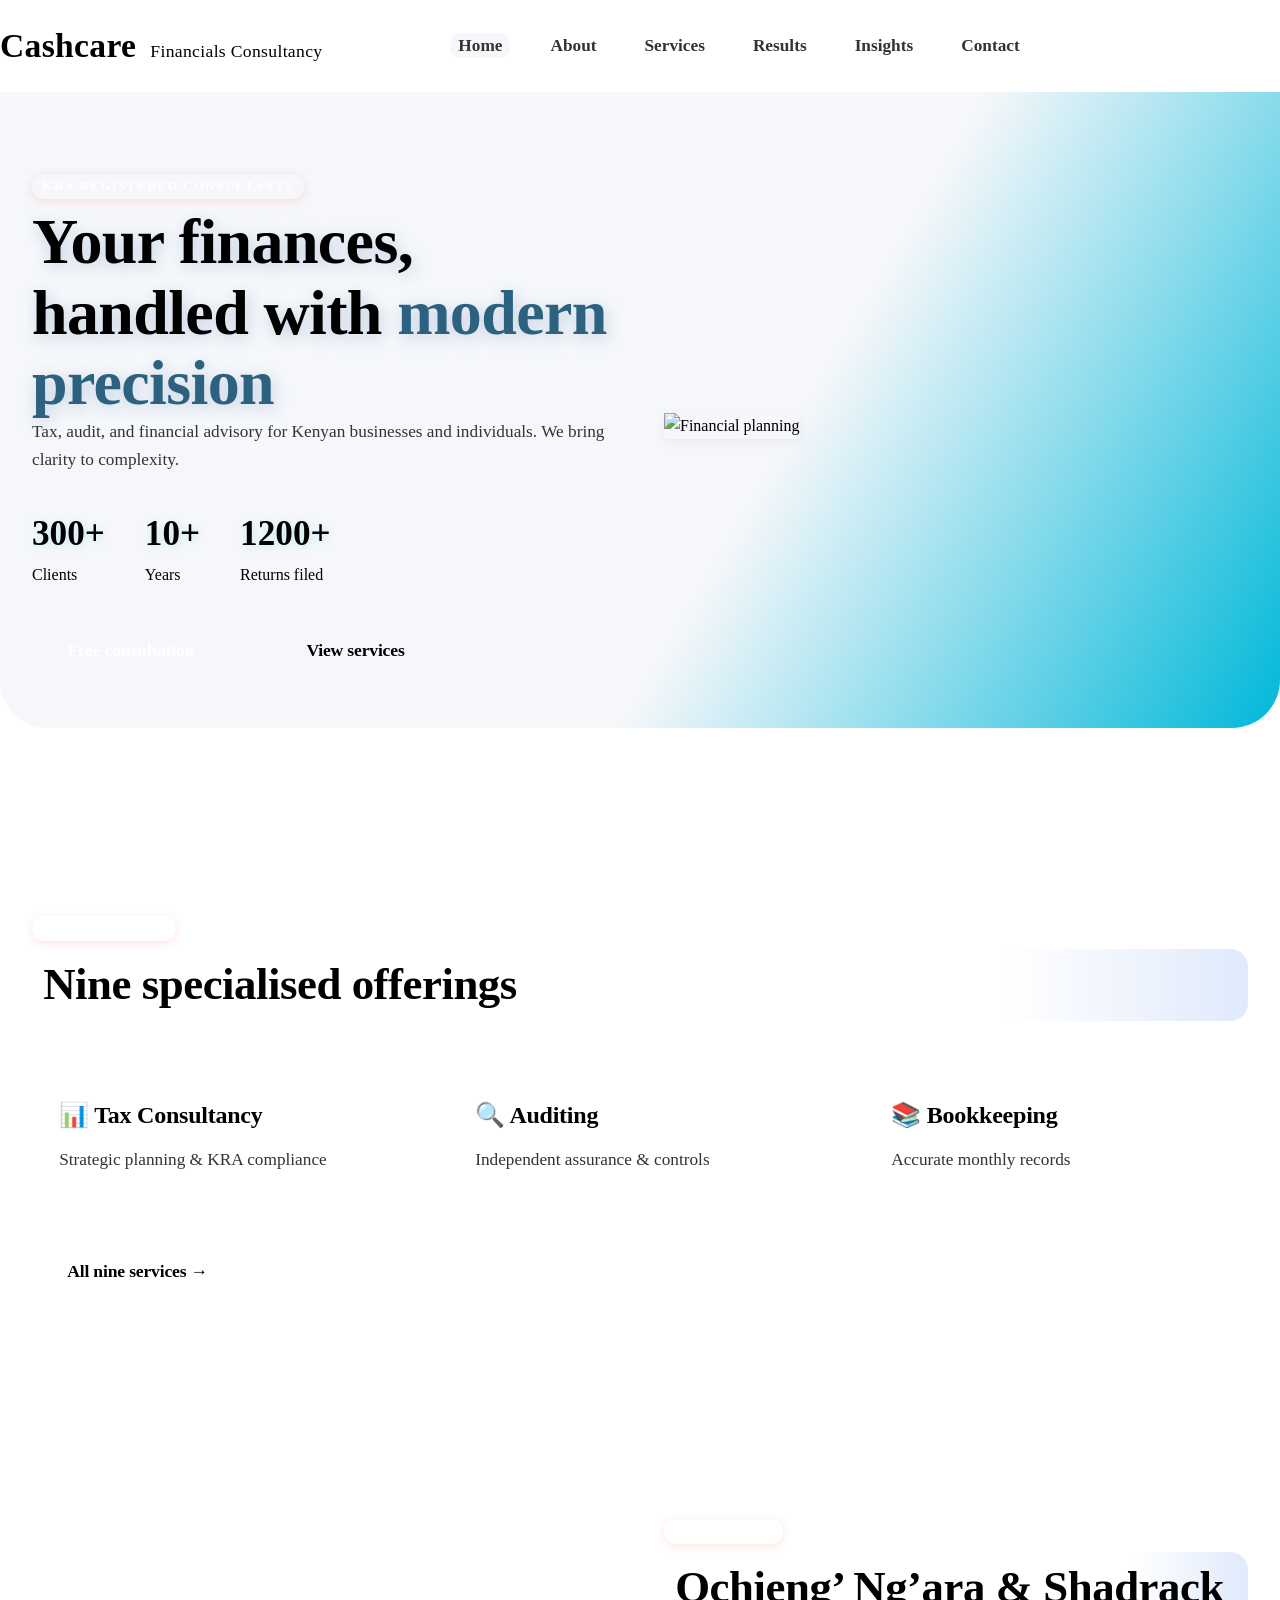
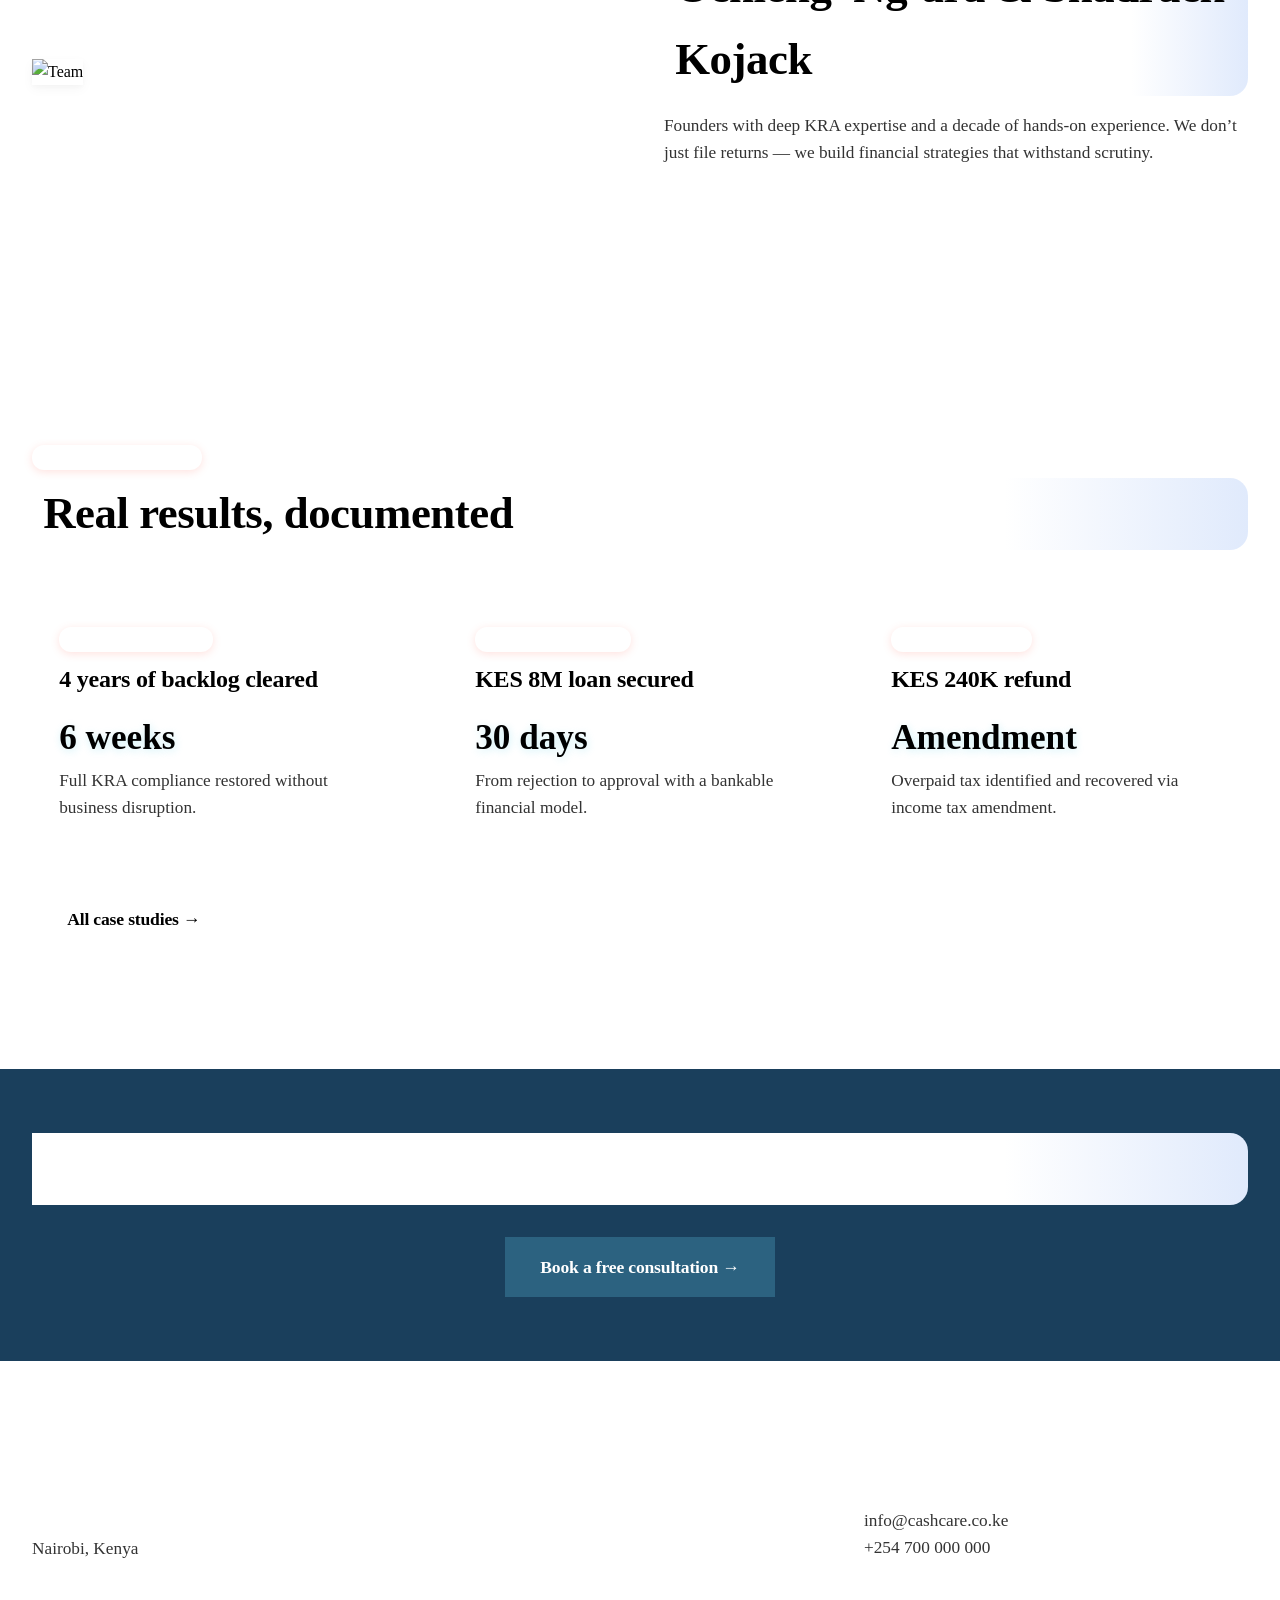
==== commit c20fbcd4: "Refactor pages to shared layout & styles Introduce a shared stylesheet and modernize several pages. " ====
--- a/index.html
+++ b/index.html
@@ -1,632 +1,74 @@
 <!DOCTYPE html>
 <html lang="en">
 <head>
-  <meta charset="UTF-8"/>
-  <meta name="viewport" content="width=device-width, initial-scale=1.0"/>
-  <title>Cashcare Financials: Tax Consultants &amp; Auditors</title>
-  <meta name="description" content="Cashcare Financials Consultancy: expert tax consultancy, auditing, bookkeeping, KRA income tax reports, VAT, PAYE, and financial advisory services."/>
-  <meta property="og:title" content="Cashcare Financials Consultancy"/>
-  <meta property="og:description" content="Precision. Purpose. Partnership. Expert financial consultancy in Kenya."/>
-  <link rel="preconnect" href="https://fonts.googleapis.com"/>
-  <link rel="preconnect" href="https://fonts.gstatic.com" crossorigin/>
-  <link href="https://fonts.googleapis.com/css2?family=Playfair+Display:ital,wght@0,400;0,600;0,700;1,400;1,600&family=DM+Sans:wght@300;400;500;600&family=Cormorant+Garamond:ital,wght@1,400;1,500&family=Dancing+Script:wght@600&display=swap" rel="stylesheet"/>
-  <link rel="stylesheet" href="shared.css"/>
-  <style>
-    /* HERO - green full viewport */
-    #hero {
-      min-height: 100vh;
-      background: var(--green);
-      position: relative;
-      display: flex;
-      align-items: center;
-      overflow: hidden;
-    }
-    .hero-geo { position: absolute; inset: 0; overflow: hidden; pointer-events: none; }
-    .hero-geo::before {
-      content: ''; position: absolute; right: -10%; top: 10%;
-      width: 55vw; height: 55vw; max-width: 700px; max-height: 700px;
-      border-radius: 50%; border: 1px solid rgba(201,150,59,0.15);
-    }
-    .hero-geo::after {
-      content: ''; position: absolute; right: -5%; top: 15%;
-      width: 42vw; height: 42vw; max-width: 540px; max-height: 540px;
-      border-radius: 50%; border: 1px solid rgba(201,150,59,0.1);
-    }
-    .hero-line {
-      position: absolute; bottom: 0; left: 0; width: 100%; height: 1px;
-      background: linear-gradient(90deg, transparent, rgba(201,150,59,0.4), transparent);
-    }
-    .hero-gold-bar {
-      position: absolute; left: 5%; top: 0; bottom: 0; width: 3px;
-      background: linear-gradient(180deg, transparent, var(--gold) 30%, var(--gold) 70%, transparent);
-      opacity: 0.35;
-    }
-    .hero-inner {
-      position: relative; z-index: 2;
-      padding: 120px 5% 80px; max-width: 1300px; margin: 0 auto; width: 100%;
-    }
-    .hero-label {
-      display: inline-flex; align-items: center; gap: 10px; margin-bottom: 28px;
-      opacity: 0; animation: fadeUp 0.8s ease 0.2s forwards;
-    }
-    .hero-label span { font-size: 11px; font-weight: 500; letter-spacing: 0.18em; text-transform: uppercase; color: var(--gold); }
-    .hero-label::before { content: ''; display: block; width: 32px; height: 1px; background: var(--gold); }
-    .hero-h1 {
-      color: var(--cream); max-width: 800px;
-      opacity: 0; animation: fadeUp 0.9s ease 0.35s forwards;
-    }
-    .hero-h1 em { font-style: italic; color: var(--gold); }
-    .hero-sub {
-      margin-top: 24px; font-size: 18px; color: rgba(248,245,239,0.7);
-      max-width: 520px; line-height: 1.65;
-      opacity: 0; animation: fadeUp 0.9s ease 0.5s forwards;
-    }
-    .hero-btns {
-      margin-top: 44px; display: flex; gap: 16px; flex-wrap: wrap;
-      opacity: 0; animation: fadeUp 0.9s ease 0.65s forwards;
-    }
-    .btn-ghost-hero {
-      background: transparent; color: var(--cream);
-      padding: 15px 32px; border-radius: 4px; border: 1px solid rgba(248,245,239,0.35);
-      font-weight: 500; font-size: 15px; text-decoration: none;
-      transition: border-color 0.2s, background 0.2s;
-    }
-    .btn-ghost-hero:hover { border-color: var(--gold); background: rgba(201,150,59,0.08); }
-    .hero-scroll {
-      margin-top: 80px; display: flex; align-items: center; gap: 10px;
-      opacity: 0; animation: fadeIn 1s ease 1.1s forwards;
-    }
-    .hero-scroll-line { width: 1px; height: 40px; background: linear-gradient(180deg, var(--gold), transparent); }
-    .hero-scroll span { font-size: 11px; letter-spacing: 0.12em; text-transform: uppercase; color: rgba(248,245,239,0.45); writing-mode: vertical-rl; }
-
-    /* TRUST BAR - expanded with founder cards */
-    #trust-bar { background: var(--sand); border-bottom: 1px solid rgba(0,0,0,0.05); }
-    .trust-inner-expanded {
-      max-width: 1300px; margin: 0 auto;
-      display: flex; align-items: flex-start; gap: 48px; flex-wrap: wrap; padding: 36px 5%;
-    }
-    .trust-credentials { display: flex; flex-direction: column; gap: 14px; min-width: 220px; }
-    .trust-label { font-size: 11px; font-weight: 500; letter-spacing: 0.14em; text-transform: uppercase; color: var(--muted); white-space: nowrap; }
-    .trust-items { display: flex; flex-direction: column; gap: 10px; }
-    .trust-item { font-size: 13px; font-weight: 500; color: var(--muted); display: flex; align-items: center; gap: 7px; }
-    .trust-item svg { color: var(--gold); flex-shrink: 0; }
-    .trust-divider-v { width: 1px; background: rgba(0,0,0,0.08); align-self: stretch; min-height: 80px; }
-    .trust-founders { flex: 1; min-width: 280px; display: flex; flex-direction: column; gap: 16px; }
-    .trust-founder-cards { display: flex; gap: 24px; flex-wrap: wrap; }
-    .trust-founder-card { display: flex; align-items: flex-start; gap: 14px; flex: 1; min-width: 240px; }
-    .trust-founder-photo {
-      width: 64px; height: 64px; border-radius: 50%; background: var(--green);
-      display: flex; align-items: center; justify-content: center;
-      flex-shrink: 0; overflow: hidden; border: 2px solid rgba(201,150,59,0.3);
-    }
-    .trust-founder-photo span { font-family: 'Playfair Display', serif; font-size: 18px; font-weight: 700; color: var(--gold); letter-spacing: 0.03em; }
-    .trust-founder-photo img { width: 100%; height: 100%; object-fit: cover; }
-    .trust-founder-info { display: flex; flex-direction: column; gap: 2px; }
-    .trust-founder-info strong { font-size: 15px; font-weight: 600; color: var(--text); line-height: 1.3; }
-    .trust-founder-info span { font-size: 12px; font-weight: 500; letter-spacing: 0.06em; text-transform: uppercase; color: var(--gold); margin-bottom: 4px; }
-    .trust-founder-info p { font-size: 13px; color: var(--muted); line-height: 1.55; margin: 0; }
-
-    /* SERVICES */
-    #services-teaser { background: var(--cream); }
-    .services-grid { display: grid; grid-template-columns: repeat(3, 1fr); gap: 24px; }
-    .view-all-wrap { margin-top: 36px; }
-    .view-all { font-size: 14px; font-weight: 600; color: var(--green); text-decoration: none; display: inline-flex; align-items: center; gap: 7px; transition: gap 0.2s, color 0.2s; }
-    .view-all:hover { gap: 12px; color: var(--gold); }
-
-    /* ABOUT TEASER */
-    #about-teaser { background: var(--sand); }
-    .about-inner { display: grid; grid-template-columns: 1fr 1.1fr; gap: 80px; align-items: center; }
-    .about-img-wrap { position: relative; }
-    .about-img-box { background: var(--green); border-radius: 12px; aspect-ratio: 4/5; overflow: hidden; position: relative; }
-    .about-img-initials { position: absolute; inset: 0; display: flex; align-items: center; justify-content: center; }
-    .initials-big { font-family: 'Playfair Display', serif; font-size: 120px; color: rgba(201,150,59,0.15); font-weight: 700; line-height: 1; }
-    .about-img-caption { position: absolute; bottom: 28px; left: 28px; right: 28px; }
-    .about-img-caption h4 { font-family: 'Playfair Display', serif; font-size: 22px; color: var(--cream); font-weight: 600; }
-    .about-img-caption p { font-size: 13px; color: rgba(248,245,239,0.6); margin-top: 4px; }
-    .about-gold-badge {
-      position: absolute; bottom: -20px; right: -20px;
-      width: 100px; height: 100px; background: var(--gold); border-radius: 50%;
-      display: flex; flex-direction: column; align-items: center; justify-content: center;
-      text-align: center; gap: 2px; box-shadow: 0 4px 24px rgba(201,150,59,0.35);
-    }
-    .about-gold-badge strong { font-family: 'Playfair Display', serif; font-size: 26px; color: #fff; font-weight: 700; line-height: 1; }
-    .about-gold-badge span { font-size: 10px; color: rgba(255,255,255,0.85); text-transform: uppercase; letter-spacing: 0.06em; line-height: 1.2; }
-    .about-content .label { margin-bottom: 12px; display: block; }
-    .about-content h2 { margin-bottom: 24px; }
-    .about-content p { margin-bottom: 18px; }
-    .about-blockquote { border-left: 3px solid var(--gold); padding-left: 24px; margin: 28px 0; }
-    .about-blockquote p { font-family: 'Cormorant Garamond', serif; font-size: 22px; font-style: italic; color: var(--text); line-height: 1.5; }
-    .signature { font-family: 'Dancing Script', cursive; font-size: 26px; color: var(--green); margin-top: 6px; }
-
-    /* STATS */
-    #stats { background: var(--green); padding: 80px 0; }
-    .stats-grid { display: grid; grid-template-columns: repeat(4, 1fr); gap: 40px; text-align: center; }
-    .stat-num { font-family: 'Playfair Display', serif; font-size: clamp(42px, 5vw, 62px); color: var(--gold); font-weight: 700; line-height: 1; }
-    .stat-label { font-size: 12px; font-weight: 500; letter-spacing: 0.12em; text-transform: uppercase; color: rgba(248,245,239,0.55); margin-top: 10px; line-height: 1.4; }
-    .stat-divider { width: 1px; background: rgba(201,150,59,0.2); }
-
-    /* TESTIMONIALS */
-    #testimonials { background: var(--green); padding: 80px 0 100px; border-top: 1px solid rgba(201,150,59,0.15); }
-    .testimonials-header { max-width: 500px; margin-bottom: 48px; }
-    .testimonials-header h2 { color: var(--cream); }
-    .testimonials-header p { color: rgba(248,245,239,0.6); }
-    .testimonials-grid { display: grid; grid-template-columns: 1fr 1fr; gap: 24px; }
-    .testimonial-card { background: rgba(248,245,239,0.06); border: 1px solid rgba(201,150,59,0.15); border-radius: var(--radius); padding: 36px; }
-    .stars { margin-bottom: 18px; display: flex; gap: 4px; }
-    .star { color: var(--gold); font-size: 16px; }
-    .testimonial-quote { font-family: 'Cormorant Garamond', serif; font-size: 20px; font-style: italic; color: var(--cream); line-height: 1.6; margin-bottom: 24px; }
-    .testimonial-author { display: flex; align-items: center; gap: 14px; }
-    .author-avatar { width: 44px; height: 44px; border-radius: 50%; background: var(--gold); display: flex; align-items: center; justify-content: center; font-weight: 600; font-size: 15px; color: #fff; flex-shrink: 0; }
-    .author-name { font-weight: 600; font-size: 15px; color: var(--cream); line-height: 1.2; }
-    .author-title { font-size: 13px; color: rgba(248,245,239,0.5); margin-top: 2px; }
-
-    /* RESULTS */
-    #results-teaser { background: var(--cream); }
-    .results-grid { display: grid; grid-template-columns: repeat(3, 1fr); gap: 28px; margin-top: 60px; }
-    .result-card { background: var(--sand); border-radius: var(--radius); padding: 40px 36px; position: relative; overflow: hidden; transition: box-shadow 0.3s, transform 0.3s; }
-    .result-card:hover { box-shadow: 0 12px 40px rgba(0,0,0,0.09); transform: translateY(-4px); }
-    .result-tag { font-size: 11px; font-weight: 500; letter-spacing: 0.12em; text-transform: uppercase; color: var(--gold); margin-bottom: 20px; display: block; }
-    .result-card h3 { margin-bottom: 14px; font-size: 20px; }
-    .result-card p { font-size: 15px; margin-bottom: 24px; }
-    .result-outcome { border-top: 1px solid rgba(0,0,0,0.07); padding-top: 20px; display: flex; align-items: baseline; gap: 8px; }
-    .result-big { font-family: 'Playfair Display', serif; font-size: 38px; color: var(--gold); font-weight: 700; line-height: 1; }
-    .result-desc { font-size: 13px; color: var(--muted); line-height: 1.4; }
-
-    /* INSIGHTS */
-    #insights-teaser { background: var(--sand); }
-    .insights-grid { display: grid; grid-template-columns: repeat(3, 1fr); gap: 28px; margin-top: 60px; }
-    .insight-card { background: var(--cream); border-radius: var(--radius); padding: 36px; transition: box-shadow 0.3s, transform 0.3s; }
-    .insight-card:hover { box-shadow: 0 8px 32px rgba(0,0,0,0.08); transform: translateY(-3px); }
-    .insight-meta { display: flex; align-items: center; gap: 12px; margin-bottom: 18px; }
-    .insight-cat { font-size: 11px; font-weight: 500; letter-spacing: 0.12em; text-transform: uppercase; color: var(--gold); background: rgba(201,150,59,0.1); padding: 3px 10px; border-radius: 20px; }
-    .insight-date { font-size: 13px; color: var(--muted); }
-    .insight-card h3 { font-size: 19px; margin-bottom: 12px; color: var(--text); }
-    .insight-card p { font-size: 15px; margin-bottom: 20px; }
-    .insight-read { font-size: 14px; font-weight: 600; color: var(--green); text-decoration: none; display: inline-flex; align-items: center; gap: 6px; transition: gap 0.2s; }
-    .insight-read:hover { gap: 10px; color: var(--gold); }
-
-    /* RESPONSIVE */
-    @media (max-width: 1024px) {
-      .services-grid { grid-template-columns: 1fr 1fr; }
-      .stats-grid { grid-template-columns: 1fr 1fr; gap: 40px; }
-      .stat-divider { display: none; }
-      .results-grid { grid-template-columns: 1fr 1fr; }
-    }
-    @media (max-width: 768px) {
-      .hero-btns { flex-direction: column; }
-      .about-inner { grid-template-columns: 1fr; gap: 48px; }
-      .about-img-box { aspect-ratio: 3/2; }
-      .testimonials-grid { grid-template-columns: 1fr; }
-      .trust-divider-v { display: none; }
-      .trust-founder-card { min-width: 100%; }
-      .insights-grid { grid-template-columns: 1fr; }
-    }
-    @media (max-width: 640px) {
-      .services-grid { grid-template-columns: 1fr; }
-      .results-grid { grid-template-columns: 1fr; }
-      .stats-grid { grid-template-columns: 1fr 1fr; }
-      .btn-primary, .btn-ghost-hero { width: 100%; text-align: center; justify-content: center; }
-    }
-  </style>
+  <!DOCTYPE html>
+  <meta name="viewport" content="width=device-width, initial-scale=1.0">
+  <title>Cashcare Financials | Modern Tax & Audit</title>
+  <meta name="description" content="Modern tax consultancy, auditing, and financial advisory for Kenyan businesses. Precision, clarity, and results.">
+  <link href="https://fonts.googleapis.com/css2?family=Inter:opsz,wght@14..32,300;14..32,400;14..32,500;14..32,600;14..32,700&display=swap" rel="stylesheet">
+  <link rel="stylesheet" href="shared.css">
 </head>
 <body>
+<nav>
+  <div class="nav-container">
+    <a href="index.html" class="logo">Cashcare <span>Financials Consultancy</span></a>
+    <ul class="nav-links">
+      <li><a href="index.html" class="active">Home</a></li>
+      <li><a href="about.html">About</a></li>
+      <li><a href="services.html">Services</a></li>
+      <li><a href="results.html">Results</a></li>
+      <li><a href="insights.html">Insights</a></li>
+      <li><a href="contact.html">Contact</a></li>
+    </ul>
+    <a href="contact.html" class="btn btn-primary" style="padding:0.5rem 1.2rem;">Book a Call</a>
+    <button class="hamburger" id="menuBtn">☰</button>
+  </div>
+</nav>
+<div class="drawer-overlay" id="drawerOverlay"></div>
+<div class="mobile-drawer" id="mobileDrawer">
+  <button id="closeDrawer" style="background:none;border:none;font-size:1.5rem;float:right;">✕</button>
+  <a href="index.html">Home</a><a href="about.html">About</a><a href="services.html">Services</a><a href="results.html">Results</a><a href="insights.html">Insights</a><a href="contact.html">Contact</a>
+  <a href="contact.html" style="margin-top:2rem;background:var(--blue-mid);color:white;text-align:center;padding:0.5rem;">Book a Call</a>
+</div>
 
-<!-- NAVBAR -->
-<nav id="navbar" role="navigation" aria-label="Main navigation">
-  <a href="index.html" class="nav-logo" aria-label="Cashcare Financials home">
-    <span class="nav-logo-top">Cashcare</span>
-    <span class="nav-logo-sub">Financials Consultancy</span>
-  </a>
-  <ul class="nav-links">
-    <li><a href="about.html">About</a></li>
-    <li><a href="services.html">Services</a></li>
-    <li><a href="results.html">Results</a></li>
-    <li><a href="insights.html">Insights</a></li>
-    <li><a href="contact.html">Contact</a></li>
-  </ul>
-  <a href="contact.html" class="nav-cta">Book a Consultation</a>
-  <button class="hamburger" id="hamburger-btn" aria-label="Open menu" aria-expanded="false">
-    <span></span><span></span><span></span>
-  </button>
-</nav>
-<div id="drawer-overlay" aria-hidden="true"></div>
-<nav id="mobile-drawer" role="dialog" aria-label="Mobile navigation" aria-modal="true">
-  <button id="drawer-close" aria-label="Close menu">&#x2715;</button>
-  <a href="about.html">About</a>
-  <a href="services.html">Services</a>
-  <a href="results.html">Results</a>
-  <a href="insights.html">Insights</a>
-  <a href="contact.html">Contact</a>
-  <a href="contact.html" style="color:var(--gold);margin-top:16px;font-size:20px;">Book a Consultation &#8594;</a>
-</nav>
-
-<!-- HERO -->
-<section id="hero" aria-label="Hero">
-  <div class="hero-geo" aria-hidden="true"></div>
-  <div class="hero-gold-bar" aria-hidden="true"></div>
-  <div class="hero-line" aria-hidden="true"></div>
-  <div class="hero-inner">
-    <div class="hero-label" aria-hidden="true">
-      <span>Cashcare Financials Consultancy</span>
+<section class="hero">
+  <div class="container hero-grid">
+    <div>
+      <span class="label">KRA Registered Consultants</span>
+      <h1>Your finances, handled with <span style="color:var(--blue-mid);">modern precision</span></h1>
+      <p>Tax, audit, and financial advisory for Kenyan businesses and individuals. We bring clarity to complexity.</p>
+      <div class="hero-stats">
+        <div><div class="stat-number">300+</div><div>Clients</div></div>
+        <div><div class="stat-number">10+</div><div>Years</div></div>
+        <div><div class="stat-number">1200+</div><div>Returns filed</div></div>
+      </div>
+      <div style="margin-top:2rem;">
+        <a href="contact.html" class="btn btn-primary">Free consultation →</a>
+        <a href="services.html" class="btn btn-outline" style="margin-left:1rem;">View services</a>
+      </div>
     </div>
-    <h1 class="hero-h1">
-      Your Finances,<br/>
-      Handled with<br/>
-      <em>Precision</em> &amp; Purpose.
-    </h1>
-    <p class="hero-sub">
-      Expert tax consultancy, auditing, and financial advisory, built for Kenyan businesses and individuals who want more than generic advice.
-    </p>
-    <div class="hero-btns">
-      <a href="contact.html" class="btn-primary">Book a Free Call <span class="arrow">&#8594;</span></a>
-      <a href="services.html" class="btn-ghost-hero">Explore Our Services</a>
-    </div>
-    <div class="hero-scroll" aria-hidden="true">
-      <div class="hero-scroll-line"></div>
-      <span>Scroll</span>
-    </div>
+    <div><img src="https://images.unsplash.com/photo-1554224155-6726b3ff858f?w=600&auto=format" alt="Financial planning" style="width:100%; border-radius:var(--radius-md); box-shadow:var(--shadow-sm);"></div>
   </div>
 </section>
 
-<!-- TRUST BAR - EXPANDED WITH FOUNDER CARDS -->
-<div id="trust-bar" aria-label="Why Cashcare">
-  <div class="trust-inner-expanded">
-    <div class="trust-credentials">
-      <span class="trust-label">Trusted for</span>
-      <div class="trust-items">
-        <div class="trust-item">
-          <svg width="15" height="15" viewBox="0 0 24 24" fill="none" stroke="currentColor" stroke-width="2.5" aria-hidden="true"><polyline points="20 6 9 17 4 12"/></svg>
-          KRA Registered Consultants
-        </div>
-        <div class="trust-item">
-          <svg width="15" height="15" viewBox="0 0 24 24" fill="none" stroke="currentColor" stroke-width="2.5" aria-hidden="true"><polyline points="20 6 9 17 4 12"/></svg>
-          ICPAK-Aligned Practices
-        </div>
-        <div class="trust-item">
-          <svg width="15" height="15" viewBox="0 0 24 24" fill="none" stroke="currentColor" stroke-width="2.5" aria-hidden="true"><polyline points="20 6 9 17 4 12"/></svg>
-          Kenya Data Protection Compliant
-        </div>
-        <div class="trust-item">
-          <svg width="15" height="15" viewBox="0 0 24 24" fill="none" stroke="currentColor" stroke-width="2.5" aria-hidden="true"><polyline points="20 6 9 17 4 12"/></svg>
-          Serving Clients Since 2014
-        </div>
-      </div>
-    </div>
-    <div class="trust-divider-v" aria-hidden="true"></div>
-    <div class="trust-founders">
-      <span class="trust-label">The Team Behind Your Finances</span>
-      <div class="trust-founder-cards">
-        <div class="trust-founder-card">
-          <div class="trust-founder-photo" aria-label="Photo of Ochieng Ng'ara">
-            <!-- Replace with: <img src="ochieng.jpg" alt="Ochieng Ng'ara"> -->
-            <span>ON</span>
-          </div>
-          <div class="trust-founder-info">
-            <strong>Ochieng&#8217; Ng&#8217;ara</strong>
-            <span>Founder &amp; Lead Consultant</span>
-            <p>CPA-K certified with over a decade navigating KRA compliance and financial strategy for Kenyan businesses.</p>
-          </div>
-        </div>
-        <div class="trust-founder-card">
-          <div class="trust-founder-photo" aria-label="Photo of Shadrack Kojack">
-            <!-- Replace with: <img src="shadrack.jpg" alt="Shadrack Kojack"> -->
-            <span>SK</span>
-          </div>
-          <div class="trust-founder-info">
-            <strong>Shadrack Kojack</strong>
-            <span>Co-Founder &amp; Audit Lead</span>
-            <p>Specialist in auditing and business model development with deep experience across SMEs and growing enterprises.</p>
-          </div>
-        </div>
-      </div>
-    </div>
-  </div>
-</div>
+<div class="trust-bar"><div class="container trust-items"><div class="trust-item">✓ KRA Registered</div><div class="trust-item">✓ ICPAK Aligned</div><div class="trust-item">✓ Data Protection Compliant</div><div class="trust-item">✓ Since 2014</div><div class="trust-item">✓ 98% retention</div></div></div>
 
-<!-- SERVICES TEASER -->
-<section id="services-teaser">
-  <div class="section-wrap">
-    <div class="section-header reveal">
-      <span class="label">What We Do</span>
-      <h2>Nine Services. One Trusted Partner.</h2>
-      <p>From KRA compliance to building full business models, we handle the financial complexity so you can focus on growing.</p>
-    </div>
-    <div class="services-grid">
-      <article class="service-card reveal reveal-delay-1">
-        <span class="service-num">01</span>
-        <div class="service-icon" aria-hidden="true"><svg viewBox="0 0 24 24"><path d="M9 12l2 2 4-4"/><rect x="3" y="3" width="18" height="18" rx="2"/></svg></div>
-        <h3>Tax Consultancy</h3>
-        <p>Strategic individual and corporate tax planning that keeps you compliant with KRA while minimising your legitimate tax burden.</p>
-      </article>
-      <article class="service-card reveal reveal-delay-2">
-        <span class="service-num">02</span>
-        <div class="service-icon" aria-hidden="true"><svg viewBox="0 0 24 24"><rect x="3" y="3" width="18" height="18" rx="2"/><path d="M3 9h18M9 21V9"/></svg></div>
-        <h3>Auditing</h3>
-        <p>Independent audits that give you, and your stakeholders, full confidence in your financial statements and internal controls.</p>
-      </article>
-      <article class="service-card reveal reveal-delay-3">
-        <span class="service-num">03</span>
-        <div class="service-icon" aria-hidden="true"><svg viewBox="0 0 24 24"><path d="M14 2H6a2 2 0 0 0-2 2v16a2 2 0 0 0 2 2h12a2 2 0 0 0 2-2V8z"/><polyline points="14 2 14 8 20 8"/><line x1="16" y1="13" x2="8" y2="13"/><line x1="16" y1="17" x2="8" y2="17"/></svg></div>
-        <h3>Professional Bookkeeping</h3>
-        <p>Accurate, up-to-date books that reflect the true health of your business, monthly, quarterly, or on a catch-up basis.</p>
-      </article>
-    </div>
-    <div class="view-all-wrap reveal">
-      <a href="services.html" class="view-all">View All Nine Services &#8594;</a>
-    </div>
-  </div>
-</section>
+<section><div class="container"><div class="label">Core services</div><h2>Nine specialised offerings</h2><div class="services-grid"><div class="card"><h3>📊 Tax Consultancy</h3><p>Strategic planning & KRA compliance</p></div><div class="card"><h3>🔍 Auditing</h3><p>Independent assurance & controls</p></div><div class="card"><h3>📚 Bookkeeping</h3><p>Accurate monthly records</p></div></div><div style="margin-top:2rem;"><a href="services.html" class="btn btn-outline">All nine services →</a></div></div></section>
 
-<!-- ABOUT TEASER -->
-<section id="about-teaser">
-  <div class="section-wrap">
-    <div class="about-inner">
-      <div class="about-img-wrap reveal">
-        <div class="about-img-box">
-          <div class="about-img-initials" aria-hidden="true">
-            <span class="initials-big">ON</span>
-          </div>
-          <div class="about-img-caption">
-            <h4>Ochieng&#8217; Ng&#8217;ara</h4>
-            <p>Founder, Cashcare Financials</p>
-          </div>
-        </div>
-        <div class="about-gold-badge" aria-label="10 years of experience">
-          <strong>10+</strong>
-          <span>Years<br/>Practice</span>
-        </div>
-      </div>
-      <div class="about-content reveal reveal-delay-2">
-        <span class="label">About Us</span>
-        <h2>We Started Because You Deserve Better Than Generic Advice.</h2>
-        <p>We built Cashcare Financials because we kept seeing the same thing: smart business owners and hardworking individuals making financial decisions without proper guidance. Not boilerplate compliance. Actual strategy.</p>
-        <p>Our team combines deep KRA knowledge with real-world business experience. We know the Kenyan tax landscape, the deadlines, the amendments, the amnesty windows, and we use that knowledge to protect you and help you grow.</p>
-        <div class="about-blockquote">
-          <p>&#8220;We don&#8217;t just file your returns. We make sure your numbers are telling the right story, to KRA, to investors, and to you.&#8221;</p>
-        </div>
-        <div class="signature">Ochieng&#8217; Ng&#8217;ara</div>
-        <p style="font-size:13px;color:var(--muted);margin-top:6px;">Founder, Cashcare Financials</p>
-        <div style="margin-top:28px;display:flex;gap:14px;flex-wrap:wrap;">
-          <a href="about.html" class="btn-primary">Meet the Team <span class="arrow">&#8594;</span></a>
-          <a href="services.html" style="background:transparent;color:var(--text);padding:15px 32px;border-radius:4px;border:1.5px solid rgba(28,28,26,0.2);font-weight:500;font-size:15px;text-decoration:none;transition:border-color 0.2s;">Our Services</a>
-        </div>
-      </div>
-    </div>
-  </div>
-</section>
+<section style="background:var(--white);"><div class="container"><div class="hero-grid"><div><img src="https://images.unsplash.com/photo-1556740772-1a741367b93e?w=500&auto=format" alt="Team" style="width:100%; border-radius:var(--radius-md); box-shadow:var(--shadow-sm);"></div><div><span class="label">Leadership</span><h2>Ochieng’ Ng’ara & Shadrack Kojack</h2><p>Founders with deep KRA expertise and a decade of hands‑on experience. We don’t just file returns — we build financial strategies that withstand scrutiny.</p><a href="about.html" class="btn btn-primary">Meet the team →</a></div></div></div></section>
 
-<!-- STATS -->
-<section id="stats" aria-label="Key statistics">
-  <div class="section-wrap">
-    <div class="stats-grid">
-      <div class="reveal reveal-delay-1">
-        <div class="stat-num" data-target="300" data-suffix="+">0</div>
-        <div class="stat-label">Clients Served</div>
-      </div>
-      <div class="stat-divider" aria-hidden="true"></div>
-      <div class="reveal reveal-delay-2">
-        <div class="stat-num" data-target="10" data-suffix="+">0</div>
-        <div class="stat-label">Years of Practice</div>
-      </div>
-      <div class="stat-divider" aria-hidden="true"></div>
-      <div class="reveal reveal-delay-3">
-        <div class="stat-num" data-target="1200" data-suffix="+">0</div>
-        <div class="stat-label">Returns Filed</div>
-      </div>
-      <div class="stat-divider" aria-hidden="true"></div>
-      <div class="reveal reveal-delay-4">
-        <div class="stat-num" data-target="9" data-suffix="">0</div>
-        <div class="stat-label">Core Services</div>
-      </div>
-    </div>
-  </div>
-</section>
+<section><div class="container"><div class="label">Client outcomes</div><h2>Real results, documented</h2><div class="results-grid"><div class="card"><span class="label">Amnesty filing</span><h3>4 years of backlog cleared</h3><div class="stat-number">6 weeks</div><p>Full KRA compliance restored without business disruption.</p></div><div class="card"><span class="label">Business model</span><h3>KES 8M loan secured</h3><div class="stat-number">30 days</div><p>From rejection to approval with a bankable financial model.</p></div><div class="card"><span class="label">Tax recovery</span><h3>KES 240K refund</h3><div class="stat-number">Amendment</div><p>Overpaid tax identified and recovered via income tax amendment.</p></div></div><div style="margin-top:2rem;"><a href="results.html" class="btn btn-outline">All case studies →</a></div></div></section>
 
-<!-- TESTIMONIALS - all 4 -->
-<section id="testimonials" aria-label="Client testimonials">
-  <div class="section-wrap">
-    <div class="testimonials-header reveal">
-      <span class="label" style="color:var(--gold);">Client Stories</span>
-      <h2 style="color:var(--cream);margin-top:12px;">What Our Clients Say</h2>
-      <p style="color:rgba(248,245,239,0.55);margin-top:12px;">Real results for real businesses and individuals across Kenya.</p>
-    </div>
-    <div class="testimonials-grid">
-      <article class="testimonial-card reveal reveal-delay-1">
-        <div class="stars" aria-label="5 stars"><span class="star">&#9733;</span><span class="star">&#9733;</span><span class="star">&#9733;</span><span class="star">&#9733;</span><span class="star">&#9733;</span></div>
-        <p class="testimonial-quote">&#8220;Cashcare sorted out three years of overdue KRA filings for my shop. They handled everything, I didn&#8217;t have to stress for a single day. My PIN is clean and I finally sleep at night.&#8221;</p>
-        <div class="testimonial-author">
-          <div class="author-avatar" aria-hidden="true">JM</div>
-          <div><div class="author-name">James M.</div><div class="author-title">Retail Business Owner, Nairobi</div></div>
-        </div>
-      </article>
-      <article class="testimonial-card reveal reveal-delay-2">
-        <div class="stars" aria-label="5 stars"><span class="star">&#9733;</span><span class="star">&#9733;</span><span class="star">&#9733;</span><span class="star">&#9733;</span><span class="star">&#9733;</span></div>
-        <p class="testimonial-quote">&#8220;The business model they built helped us secure a bank loan we&#8217;d been trying to get for two years. Detailed, realistic, and it spoke the language the bank needed to hear.&#8221;</p>
-        <div class="testimonial-author">
-          <div class="author-avatar" aria-hidden="true">AK</div>
-          <div><div class="author-name">Amina K.</div><div class="author-title">Director, Logistics SME, Mombasa</div></div>
-        </div>
-      </article>
-      <article class="testimonial-card reveal reveal-delay-3">
-        <div class="stars" aria-label="5 stars"><span class="star">&#9733;</span><span class="star">&#9733;</span><span class="star">&#9733;</span><span class="star">&#9733;</span><span class="star">&#9733;</span></div>
-        <p class="testimonial-quote">&#8220;Our monthly PAYE and VAT used to be a nightmare. Now it&#8217;s completely off our plate. Cashcare is proactive, they remind us, file on time, and explain everything in plain language.&#8221;</p>
-        <div class="testimonial-author">
-          <div class="author-avatar" aria-hidden="true">PO</div>
-          <div><div class="author-name">Peter O.</div><div class="author-title">Managing Director, Tech Startup</div></div>
-        </div>
-      </article>
-      <article class="testimonial-card reveal reveal-delay-4">
-        <div class="stars" aria-label="5 stars"><span class="star">&#9733;</span><span class="star">&#9733;</span><span class="star">&#9733;</span><span class="star">&#9733;</span><span class="star">&#9733;</span></div>
-        <p class="testimonial-quote">&#8220;The cashflow projections gave us the confidence to expand into a second branch. For the first time, we actually understood our own numbers. That&#8217;s what good financial advice looks like.&#8221;</p>
-        <div class="testimonial-author">
-          <div class="author-avatar" aria-hidden="true">GN</div>
-          <div><div class="author-name">Grace N.</div><div class="author-title">Founder, Food &amp; Beverage Group</div></div>
-        </div>
-      </article>
-    </div>
-    <div style="margin-top:36px;" class="reveal">
-      <a href="results.html" style="font-size:14px;font-weight:600;color:var(--gold);text-decoration:none;display:inline-flex;align-items:center;gap:7px;">Read All Case Studies &#8594;</a>
-    </div>
-  </div>
-</section>
+<div style="background:var(--blue-deep); color:white; text-align:center; padding:4rem 2rem;"><h2 style="color:white;">Ready for financial clarity?</h2><a href="contact.html" class="btn btn-primary" style="background:var(--blue-mid); color:white; margin-top:1rem;">Book a free consultation →</a></div>
 
-<!-- RESULTS TEASER -->
-<section id="results-teaser">
-  <div class="section-wrap">
-    <div class="section-header reveal">
-      <span class="label">Case Studies</span>
-      <h2>Real Outcomes for Real Clients.</h2>
-      <p>Specificity builds trust. Here are three examples of what working with Cashcare Financials actually looks like.</p>
-    </div>
-    <div class="results-grid">
-      <article class="result-card reveal reveal-delay-1">
-        <span class="result-tag">Amnesty Filing</span>
-        <h3>Logistics SME, KRA Compliance Restored</h3>
-        <p>A Nairobi-based logistics company with 4 years of unfiled returns faced potential business suspension. We managed a full amnesty filing, negotiated penalty waivers, and restored full compliance status.</p>
-        <div class="result-outcome">
-          <span class="result-big">4yrs</span>
-          <span class="result-desc">Backlog cleared in 6 weeks. Zero business disruption.</span>
-        </div>
-      </article>
-      <article class="result-card reveal reveal-delay-2">
-        <span class="result-tag">Business Model</span>
-        <h3>Restaurant Group, Bank Financing Secured</h3>
-        <p>A growing food business needed a bankable financial model to secure a KES 8M expansion loan. We built a 3-year model with scenario analysis, unit economics, and a clear narrative for the lender.</p>
-        <div class="result-outcome">
-          <span class="result-big">KES 8M</span>
-          <span class="result-desc">Loan approved within 30 days of submission.</span>
-        </div>
-      </article>
-      <article class="result-card reveal reveal-delay-3">
-        <span class="result-tag">Tax &amp; Bookkeeping</span>
-        <h3>Retail Chain, Tax Savings Identified</h3>
-        <p>During a bookkeeping engagement for a 3-branch retail client, our review identified KES 240K in overpaid tax across two years. We filed an amendment and secured a refund while restructuring their VAT process.</p>
-        <div class="result-outcome">
-          <span class="result-big">KES 240K</span>
-          <span class="result-desc">Recovered in overpaid tax through amendment filing.</span>
-        </div>
-      </article>
-    </div>
-    <div style="margin-top:36px;" class="reveal">
-      <a href="results.html" class="view-all">View All Case Studies &#8594;</a>
-    </div>
-  </div>
-</section>
+<footer><div class="container footer-grid"><div><div class="logo" style="color:white;">Cashcare Financials</div><p style="margin-top:0.5rem;">Nairobi, Kenya</p></div><div><h4>Services</h4><a href="services.html">Tax</a><br><a href="services.html">Audit</a><br><a href="services.html">Bookkeeping</a></div><div><h4>Contact</h4><p>info@cashcare.co.ke<br>+254 700 000 000</p></div></div><div class="container" style="text-align:center; border-top:1px solid rgba(255,255,255,0.1); margin-top:2rem; padding-top:1rem;">© 2025 Cashcare Financials Consultancy</div></footer>
 
-<!-- INSIGHTS TEASER -->
-<section id="insights-teaser" style="background:var(--sand);">
-  <div class="section-wrap">
-    <div class="section-header reveal">
-      <span class="label">Insights</span>
-      <h2>Financial Knowledge, Plainly Spoken.</h2>
-      <p>No jargon. No filler. Just practical guidance for Kenyan businesses and individuals navigating tax and finance.</p>
-    </div>
-    <div class="insights-grid">
-      <article class="insight-card reveal reveal-delay-1">
-        <div class="insight-meta"><span class="insight-cat">Tax</span><span class="insight-date">May 2025</span></div>
-        <h3>KRA Amnesty 2025: Who Qualifies and How to Apply</h3>
-        <p>The KRA tax amnesty window is open. Here&#8217;s exactly who qualifies, what penalties are waived, and the steps to take before the deadline.</p>
-        <a href="insights.html" class="insight-read">Read More &#8594;</a>
-      </article>
-      <article class="insight-card reveal reveal-delay-2">
-        <div class="insight-meta"><span class="insight-cat">VAT</span><span class="insight-date">Apr 2025</span></div>
-        <h3>The 5 Most Common VAT Errors Kenyan SMEs Make</h3>
-        <p>From wrong tax codes to missed input claims, these are the VAT mistakes that quietly cost businesses money, and how to fix them.</p>
-        <a href="insights.html" class="insight-read">Read More &#8594;</a>
-      </article>
-      <article class="insight-card reveal reveal-delay-3">
-        <div class="insight-meta"><span class="insight-cat">Business Finance</span><span class="insight-date">Mar 2025</span></div>
-        <h3>Building a Cashflow Projection Your Bank Will Actually Believe</h3>
-        <p>Most cashflow projections are overly optimistic and instantly dismissed. Here&#8217;s what lenders actually look for, and how to build a model that holds up.</p>
-        <a href="insights.html" class="insight-read">Read More &#8594;</a>
-      </article>
-    </div>
-    <div style="margin-top:36px;" class="reveal">
-      <a href="insights.html" class="view-all">View All Insights &#8594;</a>
-    </div>
-  </div>
-</section>
-
-<!-- CTA BANNER -->
-<div id="cta-banner" role="complementary" aria-label="Call to action">
-  <div class="cta-inner">
-    <div class="cta-text">
-      <h2>Ready to Take Control of Your Financial Future?</h2>
-      <p>No pressure. No jargon. Just a real conversation about what you need.</p>
-    </div>
-    <a href="contact.html" class="btn-white">Book a Free Consultation</a>
-  </div>
-</div>
-
-<!-- FOOTER -->
-<footer role="contentinfo">
-  <div class="footer-grid">
-    <div class="footer-brand">
-      <div class="footer-logo">Cashcare Financials</div>
-      <div class="footer-tagline">Consultancy</div>
-      <p>Expert tax, audit, and financial advisory services for Kenyan businesses and individuals, delivered with precision and care.</p>
-      <div class="footer-socials">
-        <a href="#" class="footer-social-link" aria-label="LinkedIn">
-          <svg viewBox="0 0 24 24"><path d="M16 8a6 6 0 0 1 6 6v7h-4v-7a2 2 0 0 0-2-2 2 2 0 0 0-2 2v7h-4v-7a6 6 0 0 1 6-6z"/><rect x="2" y="9" width="4" height="12"/><circle cx="4" cy="4" r="2"/></svg>
-        </a>
-        <a href="#" class="footer-social-link" aria-label="Twitter / X">
-          <svg viewBox="0 0 24 24"><path d="M23 3a10.9 10.9 0 0 1-3.14 1.53 4.48 4.48 0 0 0-7.86 3v1A10.66 10.66 0 0 1 3 4s-4 9 5 13a11.64 11.64 0 0 1-7 2c9 5 20 0 20-11.5a4.5 4.5 0 0 0-.08-.83A7.72 7.72 0 0 0 23 3z"/></svg>
-        </a>
-      </div>
-    </div>
-    <div class="footer-col">
-      <h4>Services</h4>
-      <ul class="footer-links">
-        <li><a href="services.html">Tax Consultancy</a></li>
-        <li><a href="services.html">Auditing</a></li>
-        <li><a href="services.html">Bookkeeping</a></li>
-        <li><a href="services.html">KRA Returns</a></li>
-        <li><a href="services.html">VAT &amp; PAYE</a></li>
-        <li><a href="services.html">Amnesty Filing</a></li>
-        <li><a href="services.html">Business Models</a></li>
-      </ul>
-    </div>
-    <div class="footer-col">
-      <h4>Company</h4>
-      <ul class="footer-links">
-        <li><a href="about.html">About Us</a></li>
-        <li><a href="results.html">Case Studies</a></li>
-        <li><a href="insights.html">Insights</a></li>
-        <li><a href="contact.html">Contact</a></li>
-        <li><a href="#">Privacy Policy</a></li>
-        <li><a href="#">Terms of Service</a></li>
-      </ul>
-    </div>
-    <div class="footer-col">
-      <h4>Contact</h4>
-      <ul class="footer-links">
-        <li><a href="mailto:info@cashcarefinancials.co.ke">info@cashcarefinancials.co.ke</a></li>
-        <li><a href="tel:+254700000000">+254 700 000 000</a></li>
-        <li><a>Nairobi, Kenya</a></li>
-        <li><a href="contact.html">Book a Consultation</a></li>
-      </ul>
-    </div>
-  </div>
-  <div class="footer-bottom">
-    <p>&#169; 2025 Cashcare Financials Consultancy. All rights reserved.</p>
-    <p><a href="#">Privacy Policy</a> &middot; <a href="#">Terms</a></p>
-  </div>
-</footer>
-
-<script src="shared.js"></script>
 <script>
-  // Count-up on stats
-  function animateCount(el) {
-    const target = parseInt(el.dataset.target), suffix = el.dataset.suffix || '', dur = 1800, start = performance.now();
-    (function step(now) {
-      const p = Math.min((now-start)/dur,1), e = 1-Math.pow(1-p,3);
-      el.textContent = Math.floor(e*target).toLocaleString()+suffix;
-      if(p<1) requestAnimationFrame(step);
-    })(start);
-  }
-  new IntersectionObserver((entries)=>{
-    entries.forEach(e=>{ if(e.isIntersecting){ e.target.querySelectorAll('[data-target]').forEach(animateCount); } });
-  },{threshold:0.3}).observe(document.getElementById('stats'));
+  const menuBtn = document.getElementById('menuBtn'), drawer = document.getElementById('mobileDrawer'), overlay = document.getElementById('drawerOverlay'), closeDrawer = document.getElementById('closeDrawer');
+  function open() { drawer.classList.add('open'); overlay.classList.add('open'); document.body.style.overflow = 'hidden'; }
+  function close() { drawer.classList.remove('open'); overlay.classList.remove('open'); document.body.style.overflow = ''; }
+  menuBtn.onclick = open; closeDrawer.onclick = close; overlay.onclick = close;
+  window.onscroll = () => document.querySelector('nav').style.background = window.scrollY > 50 ? 'white' : 'white';
 </script>
 </body>
-</html>
+</html>
--- a/shared.css
+++ b/shared.css
@@ -0,0 +1,355 @@
+/* shared.css – Modern Corporate Theme | Clean | Blue/Gray | Subtle Shadows */
+:root {
+  --blue-deep:    #1A3F5C;
+  --blue-mid:     #2C6280;
+  --blue-light:   #EBF2F7;
+  --gray-dark:    #2D3A3F;
+  --gray-mid:     #5C6A70;
+  --gray-light:   #F2F4F6;
+  --white:        #FFFFFF;
+  --shadow-sm:    0 4px 12px rgba(0,0,0,0.04), 0 2px 4px rgba(0,0,0,0.02);
+  --shadow-md:    0 8px 24px rgba(0,0,0,0.06);
+  --shadow-lg:    0 20px 32px rgba(0,0,0,0.08);
+  /* shared.css – Catchy, Elegant, Times New Roman Theme */
+  :root {
+    --primary: #1A237E;
+    --accent: #00B8D9;
+    --accent2: #FF6F61;
+    --bg-gradient: linear-gradient(135deg, #f5f7fa 0%, #c3cfe2 100%);
+    --section-gradient: linear-gradient(120deg, #e0eafc 0%, #cfdef3 100%);
+    --card-gradient: linear-gradient(120deg, #fdfbfb 0%, #ebedee 100%);
+    --shadow-1: 0 4px 24px rgba(26,35,126,0.10), 0 2px 8px rgba(0,184,217,0.08);
+    --shadow-2: 0 8px 32px rgba(255,111,97,0.10);
+    --radius: 18px;
+    --transition: 0.25s cubic-bezier(.4,2,.6,1);
+  }
+
+  * { margin: 0; padding: 0; box-sizing: border-box; }
+
+  body {
+    font-family: 'Times New Roman', Times, serif;
+    background: var(--bg-gradient);
+    color: var(--primary);
+    line-height: 1.6;
+    scroll-behavior: smooth;
+  }
+
+  h1, h2, h3, .logo, .btn {
+    font-family: 'Times New Roman', Times, serif;
+    font-weight: bold;
+    letter-spacing: -0.01em;
+  }
+  h1 {
+    font-size: clamp(2.8rem, 6vw, 4rem);
+    line-height: 1.1;
+    color: var(--primary);
+    text-shadow: 2px 4px 16px #c3cfe2;
+  }
+  h2 {
+    font-size: clamp(2rem, 4vw, 2.8rem);
+    margin-bottom: 1rem;
+    color: var(--accent2);
+    border-left: 6px solid var(--accent);
+    padding-left: 0.7rem;
+    background: linear-gradient(90deg, #fff 80%, #e0eafc 100%);
+    border-radius: 0 18px 18px 0;
+  }
+  h3 {
+    font-size: 1.5rem;
+    margin-bottom: 0.75rem;
+    color: var(--primary);
+  }
+  p, li {
+    font-size: 1.08rem;
+    color: #333;
+  }
+  .label {
+    font-size: 0.8rem;
+    text-transform: uppercase;
+    letter-spacing: 0.12em;
+    font-weight: bold;
+    color: var(--accent);
+    margin-bottom: 0.5rem;
+    display: inline-block;
+    background: var(--accent2);
+    color: #fff;
+    padding: 0.2em 0.8em;
+    border-radius: 12px;
+    box-shadow: 0 2px 8px #ff6f6133;
+  }
+
+  .container { max-width: 1280px; margin: 0 auto; padding: 0 2rem; }
+  section { padding: 5rem 0; background: var(--section-gradient); border-radius: var(--radius); margin-bottom: 2.5rem; box-shadow: var(--shadow-1); position: relative; }
+  section:after { content: ""; display: block; position: absolute; left: 30px; right: 30px; bottom: 0; height: 6px; border-radius: 3px; background: var(--accent2); opacity: 0.08; }
+
+  /* Buttons */
+  .btn {
+    display: inline-flex;
+    align-items: center;
+    gap: 0.5rem;
+    padding: 1rem 2.2rem;
+    border-radius: var(--radius);
+    font-weight: bold;
+    text-decoration: none;
+    transition: var(--transition);
+    cursor: pointer;
+    border: none;
+    font-family: 'Times New Roman', Times, serif;
+    font-size: 1.1rem;
+    box-shadow: var(--shadow-1);
+    background: var(--accent);
+    color: #fff;
+    position: relative;
+    overflow: hidden;
+  }
+  .btn:after {
+    content: "";
+    position: absolute;
+    left: 0; top: 0; right: 0; bottom: 0;
+    background: var(--accent2);
+    opacity: 0;
+    transition: opacity 0.3s;
+    z-index: 0;
+  }
+  .btn:hover:after {
+    opacity: 0.12;
+  }
+  .btn-primary {
+    background: var(--primary);
+    color: #fff;
+    box-shadow: var(--shadow-2);
+  }
+  .btn-primary:hover {
+    background: var(--accent2);
+    color: #fff;
+    transform: translateY(-2px) scale(1.04);
+  }
+  .btn-outline {
+    background: transparent;
+    border: 2px solid var(--accent2);
+    color: var(--accent2);
+  }
+  .btn-outline:hover {
+    background: var(--accent2);
+    color: #fff;
+  }
+
+  /* Navigation */
+  nav {
+    background: #fff;
+    box-shadow: var(--shadow-1);
+    position: sticky;
+    top: 0;
+    z-index: 100;
+  }
+  .nav-container {
+    display: flex;
+    align-items: center;
+    justify-content: space-between;
+    padding: 1.2rem 0;
+  }
+  .logo {
+    font-size: 2.1rem;
+    color: var(--primary);
+    text-decoration: none;
+    font-family: 'Times New Roman', Times, serif;
+    font-weight: bold;
+    letter-spacing: 0.01em;
+  }
+  .logo span {
+    color: var(--accent2);
+    font-weight: normal;
+    font-size: 1.1rem;
+    margin-left: 0.3em;
+  }
+  .nav-links {
+    display: flex;
+    gap: 2rem;
+    list-style: none;
+  }
+  .nav-links a {
+    color: var(--primary);
+    text-decoration: none;
+    font-weight: bold;
+    transition: color var(--transition);
+    padding: 0.2rem 0.5rem;
+    border-radius: 10px;
+    font-family: 'Times New Roman', Times, serif;
+  }
+  .nav-links a.active, .nav-links a:hover {
+    color: var(--accent2);
+    background: #f5f7fa;
+  }
+  .hamburger {
+    display: none;
+    background: none;
+    border: none;
+    font-size: 2rem;
+    color: var(--accent2);
+    cursor: pointer;
+  }
+
+  /* Drawer for mobile */
+  .drawer-overlay {
+    display: none;
+    position: fixed;
+    inset: 0;
+    background: rgba(0,184,217,0.13);
+    z-index: 1001;
+  }
+  .drawer-overlay.open { display: block; }
+  .mobile-drawer {
+    display: none;
+    position: fixed;
+    top: 0; right: 0; bottom: 0;
+    width: 260px;
+    background: #fff;
+    box-shadow: var(--shadow-2);
+    z-index: 1002;
+    padding: 2rem 1.5rem;
+    flex-direction: column;
+    gap: 1.2rem;
+    transition: transform 0.3s;
+    transform: translateX(100%);
+  }
+  .mobile-drawer.open {
+    display: flex;
+    transform: translateX(0);
+  }
+  .mobile-drawer a {
+    color: var(--primary);
+    margin-bottom: 1rem;
+    font-weight: bold;
+    text-decoration: none;
+    font-size: 1.1rem;
+    font-family: 'Times New Roman', Times, serif;
+  }
+
+  /* Hero */
+  .hero {
+    background: linear-gradient(120deg, #f5f7fa 60%, #00b8d9 100%);
+    padding: 5rem 0 3rem 0;
+    border-radius: 0 0 48px 48px;
+    box-shadow: var(--shadow-2);
+    position: relative;
+    overflow: hidden;
+  }
+  .hero:before {
+    content: "";
+    position: absolute;
+    left: -80px; top: -80px;
+    width: 300px; height: 300px;
+    background: radial-gradient(circle, var(--accent2) 0%, transparent 80%);
+    opacity: 0.13;
+    z-index: 0;
+  }
+  .hero-grid {
+    display: grid;
+    grid-template-columns: 1fr 1fr;
+    gap: 3rem;
+    align-items: center;
+    position: relative;
+    z-index: 1;
+  }
+  .hero-stats {
+    display: flex;
+    gap: 2.5rem;
+    margin: 2rem 0 0 0;
+  }
+  .stat-number {
+    font-size: 2.2rem;
+    font-weight: bold;
+    color: var(--accent2);
+    text-shadow: 1px 2px 8px #00b8d933;
+  }
+
+  /* Trust bar */
+  .trust-bar {
+    background: var(--accent);
+    padding: 1.2rem 0;
+    box-shadow: var(--shadow-1);
+    color: #fff;
+    font-family: 'Times New Roman', Times, serif;
+    font-size: 1.1rem;
+  }
+  .trust-items {
+    display: flex;
+    gap: 2rem;
+    justify-content: center;
+  }
+  .trust-item { display: flex; align-items: center; gap: 0.5rem; }
+
+  /* Services, Results, Insights */
+  .services-grid, .results-grid, .insights-grid {
+    display: grid;
+    grid-template-columns: repeat(3, 1fr);
+    gap: 2rem;
+    margin-top: 2.5rem;
+  }
+  .card {
+    background: var(--card-gradient);
+    border-radius: var(--radius);
+    box-shadow: var(--shadow-1);
+    padding: 2.2rem 1.7rem;
+    transition: box-shadow var(--transition), transform var(--transition);
+    position: relative;
+    overflow: hidden;
+    font-family: 'Times New Roman', Times, serif;
+  }
+  .card:before {
+    content: "";
+    position: absolute;
+    right: -40px; top: -40px;
+    width: 120px; height: 120px;
+    background: radial-gradient(circle, var(--accent2) 0%, transparent 80%);
+    opacity: 0.07;
+    z-index: 0;
+  }
+  .card:hover {
+    box-shadow: var(--shadow-2);
+    transform: translateY(-8px) scale(1.03);
+    border: 2px solid var(--accent2);
+  }
+
+  /* Footer */
+  footer {
+    background: var(--primary);
+    color: #fff;
+    padding: 3rem 0 1.5rem 0;
+    margin-top: 4rem;
+    border-radius: 48px 48px 0 0;
+    box-shadow: var(--shadow-2);
+  }
+  .footer-grid {
+    display: grid;
+    grid-template-columns: repeat(3, 1fr);
+    gap: 2rem;
+    align-items: flex-start;
+    margin-bottom: 2rem;
+  }
+  footer a { color: var(--accent); text-decoration: underline; }
+  footer h4 { color: var(--accent2); margin-bottom: 0.5rem; }
+
+  /* Section dividers */
+  section + section { margin-top: 3.5rem; }
+
+  /* Responsive */
+  @media (max-width: 1024px) {
+    .container { padding: 0 1rem; }
+    .hero-grid, .footer-grid, .services-grid, .results-grid, .insights-grid {
+      grid-template-columns: 1fr 1fr;
+    }
+  }
+  @media (max-width: 768px) {
+    .hero-grid, .footer-grid, .services-grid, .results-grid, .insights-grid {
+      grid-template-columns: 1fr;
+    }
+    .nav-links { display: none; }
+    .hamburger { display: block; }
+  }
+  @media (max-width: 480px) {
+    .container { padding: 0 0.5rem; }
+    .btn, .btn-primary, .btn-outline { width: 100%; text-align: center; justify-content: center; }
+    .card { padding: 1.2rem 0.7rem; }
+    section { padding: 2.5rem 0; }
+  }
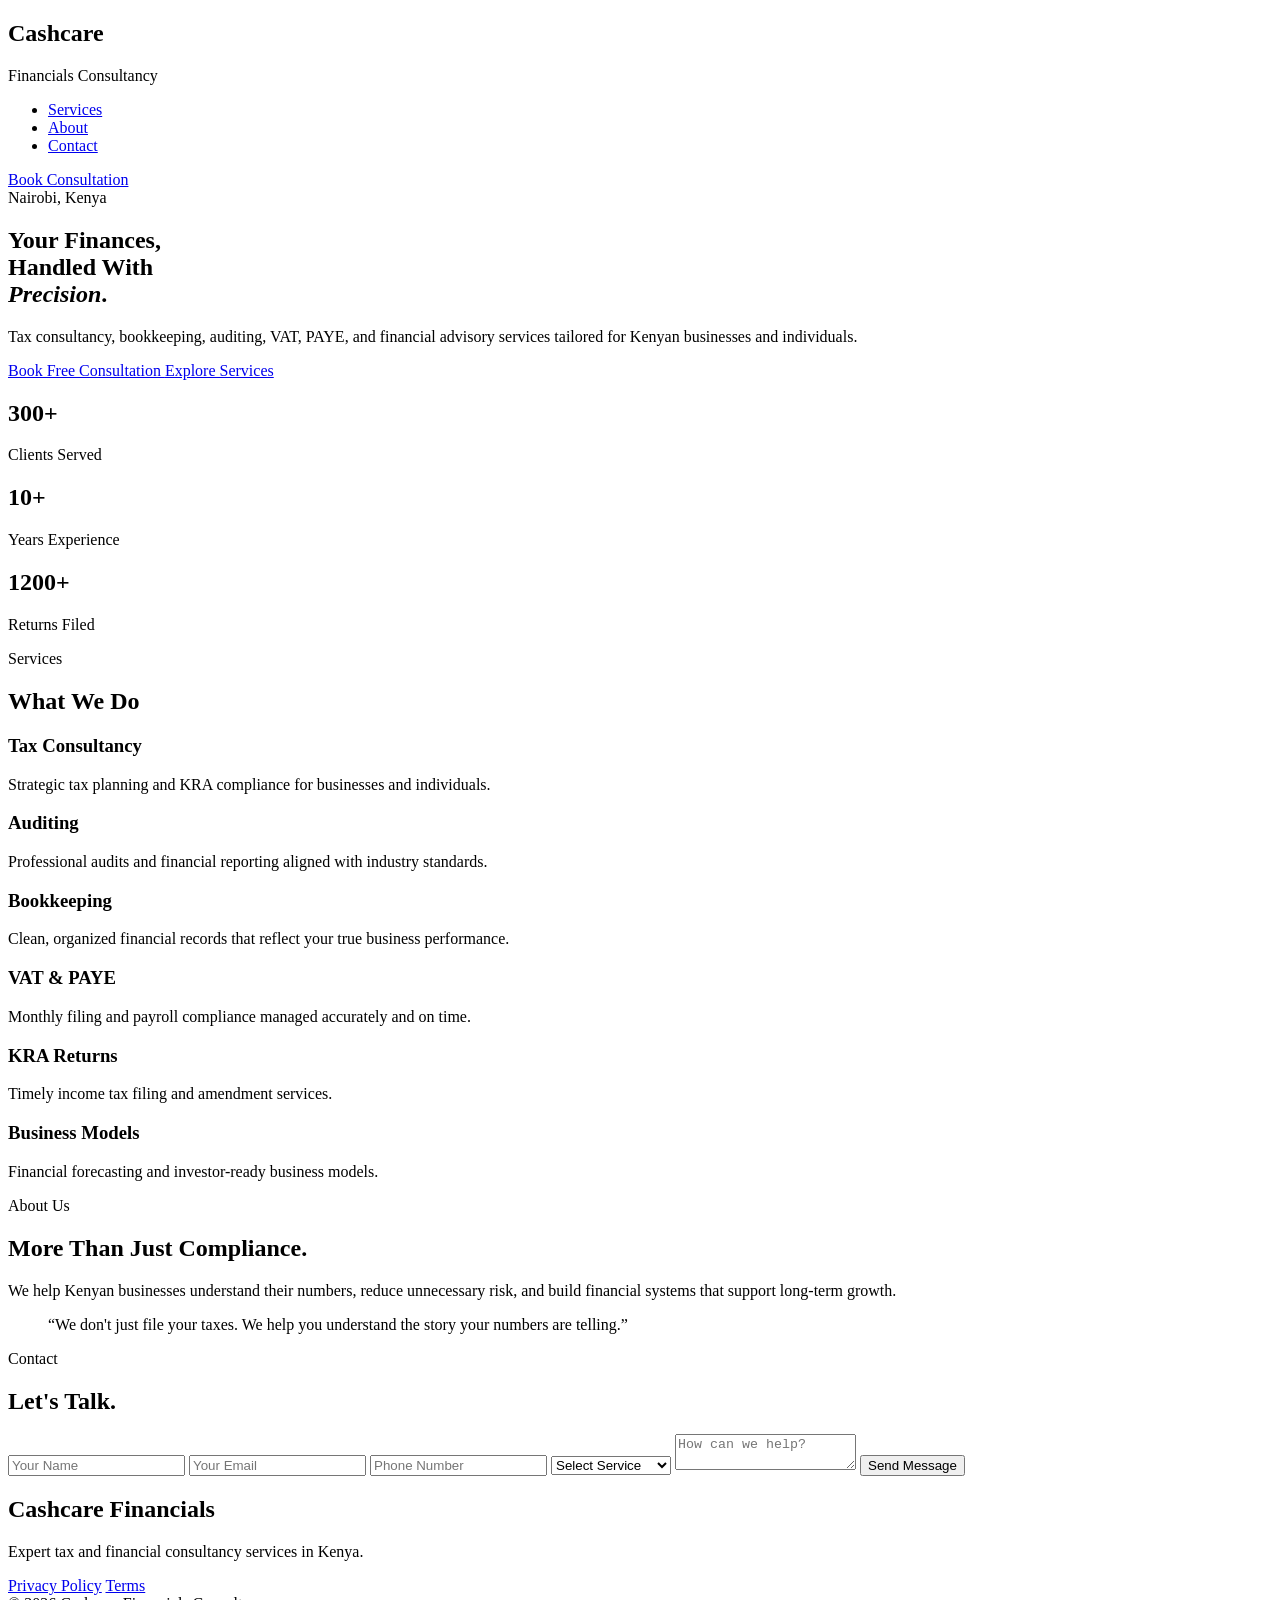
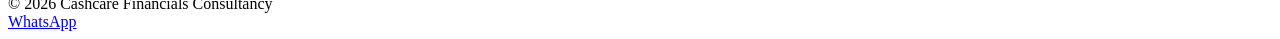
==== commit 5ae9b2d3: "Redesign site: single-page index and assets Replace the previous multi-page site with a redesigned s" ====
--- a/index.html
+++ b/index.html
@@ -1,74 +1,252 @@
 <!DOCTYPE html>
 <html lang="en">
 <head>
-  <!DOCTYPE html>
-  <meta name="viewport" content="width=device-width, initial-scale=1.0">
-  <title>Cashcare Financials | Modern Tax & Audit</title>
-  <meta name="description" content="Modern tax consultancy, auditing, and financial advisory for Kenyan businesses. Precision, clarity, and results.">
-  <link href="https://fonts.googleapis.com/css2?family=Inter:opsz,wght@14..32,300;14..32,400;14..32,500;14..32,600;14..32,700&display=swap" rel="stylesheet">
-  <link rel="stylesheet" href="shared.css">
+  <meta charset="UTF-8" />
+  <meta name="viewport" content="width=device-width, initial-scale=1.0"/>
+
+  <title>Cashcare Financials Consultancy</title>
+
+  <meta name="description" content="Expert tax consultancy, auditing, bookkeeping, VAT, PAYE, and KRA filing services in Kenya.">
+
+  <meta name="keywords" content="Tax Consultancy Kenya, KRA Filing, VAT Kenya, PAYE Kenya, Auditing Kenya">
+
+  <meta name="author" content="Cashcare Financials Consultancy">
+
+  <meta property="og:title" content="Cashcare Financials Consultancy">
+  <meta property="og:description" content="Precision. Purpose. Partnership.">
+  <meta property="og:type" content="website">
+
+  <meta name="theme-color" content="#1A3C34">
+
+  <link rel="preconnect" href="https://fonts.googleapis.com">
+  <link rel="preconnect" href="https://fonts.gstatic.com" crossorigin>
+
+  <link href="https://fonts.googleapis.com/css2?family=Playfair+Display:wght@400;600;700&family=DM+Sans:wght@300;400;500;600;700&display=swap" rel="stylesheet">
+
+  <link rel="stylesheet" href="style.css">
 </head>
+
 <body>
-<nav>
-  <div class="nav-container">
-    <a href="index.html" class="logo">Cashcare <span>Financials Consultancy</span></a>
-    <ul class="nav-links">
-      <li><a href="index.html" class="active">Home</a></li>
-      <li><a href="about.html">About</a></li>
-      <li><a href="services.html">Services</a></li>
-      <li><a href="results.html">Results</a></li>
-      <li><a href="insights.html">Insights</a></li>
-      <li><a href="contact.html">Contact</a></li>
-    </ul>
-    <a href="contact.html" class="btn btn-primary" style="padding:0.5rem 1.2rem;">Book a Call</a>
-    <button class="hamburger" id="menuBtn">☰</button>
-  </div>
+
+<div id="scroll-progress"></div>
+
+<nav class="navbar">
+
+  <div class="logo">
+    <h2>Cashcare</h2>
+    <span>Financials Consultancy</span>
+  </div>
+
+  <ul class="nav-links">
+    <li><a href="#services">Services</a></li>
+    <li><a href="#about">About</a></li>
+    <li><a href="#contact">Contact</a></li>
+  </ul>
+
+  <a href="#contact" class="nav-btn">Book Consultation</a>
+
 </nav>
-<div class="drawer-overlay" id="drawerOverlay"></div>
-<div class="mobile-drawer" id="mobileDrawer">
-  <button id="closeDrawer" style="background:none;border:none;font-size:1.5rem;float:right;">✕</button>
-  <a href="index.html">Home</a><a href="about.html">About</a><a href="services.html">Services</a><a href="results.html">Results</a><a href="insights.html">Insights</a><a href="contact.html">Contact</a>
-  <a href="contact.html" style="margin-top:2rem;background:var(--blue-mid);color:white;text-align:center;padding:0.5rem;">Book a Call</a>
-</div>
 
 <section class="hero">
-  <div class="container hero-grid">
-    <div>
-      <span class="label">KRA Registered Consultants</span>
-      <h1>Your finances, handled with <span style="color:var(--blue-mid);">modern precision</span></h1>
-      <p>Tax, audit, and financial advisory for Kenyan businesses and individuals. We bring clarity to complexity.</p>
-      <div class="hero-stats">
-        <div><div class="stat-number">300+</div><div>Clients</div></div>
-        <div><div class="stat-number">10+</div><div>Years</div></div>
-        <div><div class="stat-number">1200+</div><div>Returns filed</div></div>
-      </div>
-      <div style="margin-top:2rem;">
-        <a href="contact.html" class="btn btn-primary">Free consultation →</a>
-        <a href="services.html" class="btn btn-outline" style="margin-left:1rem;">View services</a>
-      </div>
-    </div>
-    <div><img src="https://images.unsplash.com/photo-1554224155-6726b3ff858f?w=600&auto=format" alt="Financial planning" style="width:100%; border-radius:var(--radius-md); box-shadow:var(--shadow-sm);"></div>
-  </div>
-</section>
-
-<div class="trust-bar"><div class="container trust-items"><div class="trust-item">✓ KRA Registered</div><div class="trust-item">✓ ICPAK Aligned</div><div class="trust-item">✓ Data Protection Compliant</div><div class="trust-item">✓ Since 2014</div><div class="trust-item">✓ 98% retention</div></div></div>
-
-<section><div class="container"><div class="label">Core services</div><h2>Nine specialised offerings</h2><div class="services-grid"><div class="card"><h3>📊 Tax Consultancy</h3><p>Strategic planning & KRA compliance</p></div><div class="card"><h3>🔍 Auditing</h3><p>Independent assurance & controls</p></div><div class="card"><h3>📚 Bookkeeping</h3><p>Accurate monthly records</p></div></div><div style="margin-top:2rem;"><a href="services.html" class="btn btn-outline">All nine services →</a></div></div></section>
-
-<section style="background:var(--white);"><div class="container"><div class="hero-grid"><div><img src="https://images.unsplash.com/photo-1556740772-1a741367b93e?w=500&auto=format" alt="Team" style="width:100%; border-radius:var(--radius-md); box-shadow:var(--shadow-sm);"></div><div><span class="label">Leadership</span><h2>Ochieng’ Ng’ara & Shadrack Kojack</h2><p>Founders with deep KRA expertise and a decade of hands‑on experience. We don’t just file returns — we build financial strategies that withstand scrutiny.</p><a href="about.html" class="btn btn-primary">Meet the team →</a></div></div></div></section>
-
-<section><div class="container"><div class="label">Client outcomes</div><h2>Real results, documented</h2><div class="results-grid"><div class="card"><span class="label">Amnesty filing</span><h3>4 years of backlog cleared</h3><div class="stat-number">6 weeks</div><p>Full KRA compliance restored without business disruption.</p></div><div class="card"><span class="label">Business model</span><h3>KES 8M loan secured</h3><div class="stat-number">30 days</div><p>From rejection to approval with a bankable financial model.</p></div><div class="card"><span class="label">Tax recovery</span><h3>KES 240K refund</h3><div class="stat-number">Amendment</div><p>Overpaid tax identified and recovered via income tax amendment.</p></div></div><div style="margin-top:2rem;"><a href="results.html" class="btn btn-outline">All case studies →</a></div></div></section>
-
-<div style="background:var(--blue-deep); color:white; text-align:center; padding:4rem 2rem;"><h2 style="color:white;">Ready for financial clarity?</h2><a href="contact.html" class="btn btn-primary" style="background:var(--blue-mid); color:white; margin-top:1rem;">Book a free consultation →</a></div>
-
-<footer><div class="container footer-grid"><div><div class="logo" style="color:white;">Cashcare Financials</div><p style="margin-top:0.5rem;">Nairobi, Kenya</p></div><div><h4>Services</h4><a href="services.html">Tax</a><br><a href="services.html">Audit</a><br><a href="services.html">Bookkeeping</a></div><div><h4>Contact</h4><p>info@cashcare.co.ke<br>+254 700 000 000</p></div></div><div class="container" style="text-align:center; border-top:1px solid rgba(255,255,255,0.1); margin-top:2rem; padding-top:1rem;">© 2025 Cashcare Financials Consultancy</div></footer>
-
-<script>
-  const menuBtn = document.getElementById('menuBtn'), drawer = document.getElementById('mobileDrawer'), overlay = document.getElementById('drawerOverlay'), closeDrawer = document.getElementById('closeDrawer');
-  function open() { drawer.classList.add('open'); overlay.classList.add('open'); document.body.style.overflow = 'hidden'; }
-  function close() { drawer.classList.remove('open'); overlay.classList.remove('open'); document.body.style.overflow = ''; }
-  menuBtn.onclick = open; closeDrawer.onclick = close; overlay.onclick = close;
-  window.onscroll = () => document.querySelector('nav').style.background = window.scrollY > 50 ? 'white' : 'white';
-</script>
+
+  <div class="hero-content">
+
+    <span class="hero-label">
+      Nairobi, Kenya
+    </span>
+
+    <h1>
+      Your Finances,<br>
+      Handled With<br>
+      <em>Precision</em>.
+    </h1>
+
+    <p>
+      Tax consultancy, bookkeeping, auditing, VAT, PAYE, and financial advisory services tailored for Kenyan businesses and individuals.
+    </p>
+
+    <div class="hero-buttons">
+
+      <a href="#contact" class="primary-btn">
+        Book Free Consultation
+      </a>
+
+      <a href="#services" class="secondary-btn">
+        Explore Services
+      </a>
+
+    </div>
+
+  </div>
+
+</section>
+
+<section class="stats">
+
+  <div class="stat-card">
+    <h2>300+</h2>
+    <p>Clients Served</p>
+  </div>
+
+  <div class="stat-card">
+    <h2>10+</h2>
+    <p>Years Experience</p>
+  </div>
+
+  <div class="stat-card">
+    <h2>1200+</h2>
+    <p>Returns Filed</p>
+  </div>
+
+</section>
+
+<section class="services" id="services">
+
+  <div class="section-title">
+    <span>Services</span>
+    <h2>What We Do</h2>
+  </div>
+
+  <div class="service-grid">
+
+    <div class="service-card">
+      <h3>Tax Consultancy</h3>
+      <p>Strategic tax planning and KRA compliance for businesses and individuals.</p>
+    </div>
+
+    <div class="service-card">
+      <h3>Auditing</h3>
+      <p>Professional audits and financial reporting aligned with industry standards.</p>
+    </div>
+
+    <div class="service-card">
+      <h3>Bookkeeping</h3>
+      <p>Clean, organized financial records that reflect your true business performance.</p>
+    </div>
+
+    <div class="service-card">
+      <h3>VAT & PAYE</h3>
+      <p>Monthly filing and payroll compliance managed accurately and on time.</p>
+    </div>
+
+    <div class="service-card">
+      <h3>KRA Returns</h3>
+      <p>Timely income tax filing and amendment services.</p>
+    </div>
+
+    <div class="service-card">
+      <h3>Business Models</h3>
+      <p>Financial forecasting and investor-ready business models.</p>
+    </div>
+
+  </div>
+
+</section>
+
+<section class="about" id="about">
+
+  <div class="about-content">
+
+    <div class="section-title">
+      <span>About Us</span>
+      <h2>More Than Just Compliance.</h2>
+    </div>
+
+    <p>
+      We help Kenyan businesses understand their numbers, reduce unnecessary risk, and build financial systems that support long-term growth.
+    </p>
+
+    <blockquote>
+      “We don't just file your taxes. We help you understand the story your numbers are telling.”
+    </blockquote>
+
+  </div>
+
+</section>
+
+<section class="contact" id="contact">
+
+  <div class="section-title">
+    <span>Contact</span>
+    <h2>Let's Talk.</h2>
+  </div>
+
+  <form class="contact-form"
+        action="https://formspree.io/f/YOUR_FORM_ID"
+        method="POST">
+
+    <input type="text"
+           name="name"
+           placeholder="Your Name"
+           required>
+
+    <input type="email"
+           name="email"
+           placeholder="Your Email"
+           required>
+
+    <input type="tel"
+           name="phone"
+           placeholder="Phone Number">
+
+    <select name="service">
+
+      <option value="">Select Service</option>
+
+      <option>Tax Consultancy</option>
+      <option>Auditing</option>
+      <option>Bookkeeping</option>
+      <option>VAT & PAYE</option>
+      <option>KRA Returns</option>
+
+    </select>
+
+    <textarea name="message"
+              placeholder="How can we help?"
+              required></textarea>
+
+    <button type="submit">
+      Send Message
+    </button>
+
+  </form>
+
+</section>
+
+<footer>
+
+  <div class="footer-content">
+
+    <h2>Cashcare Financials</h2>
+
+    <p>
+      Expert tax and financial consultancy services in Kenya.
+    </p>
+
+    <div class="footer-links">
+
+      <a href="#">Privacy Policy</a>
+      <a href="#">Terms</a>
+
+    </div>
+
+    <span>
+      © 2026 Cashcare Financials Consultancy
+    </span>
+
+  </div>
+
+</footer>
+
+<a href="https://wa.me/254700000000"
+   target="_blank"
+   class="whatsapp-btn">
+
+  WhatsApp
+
+</a>
+
+<script src="script.js"></script>
+
 </body>
 </html>
